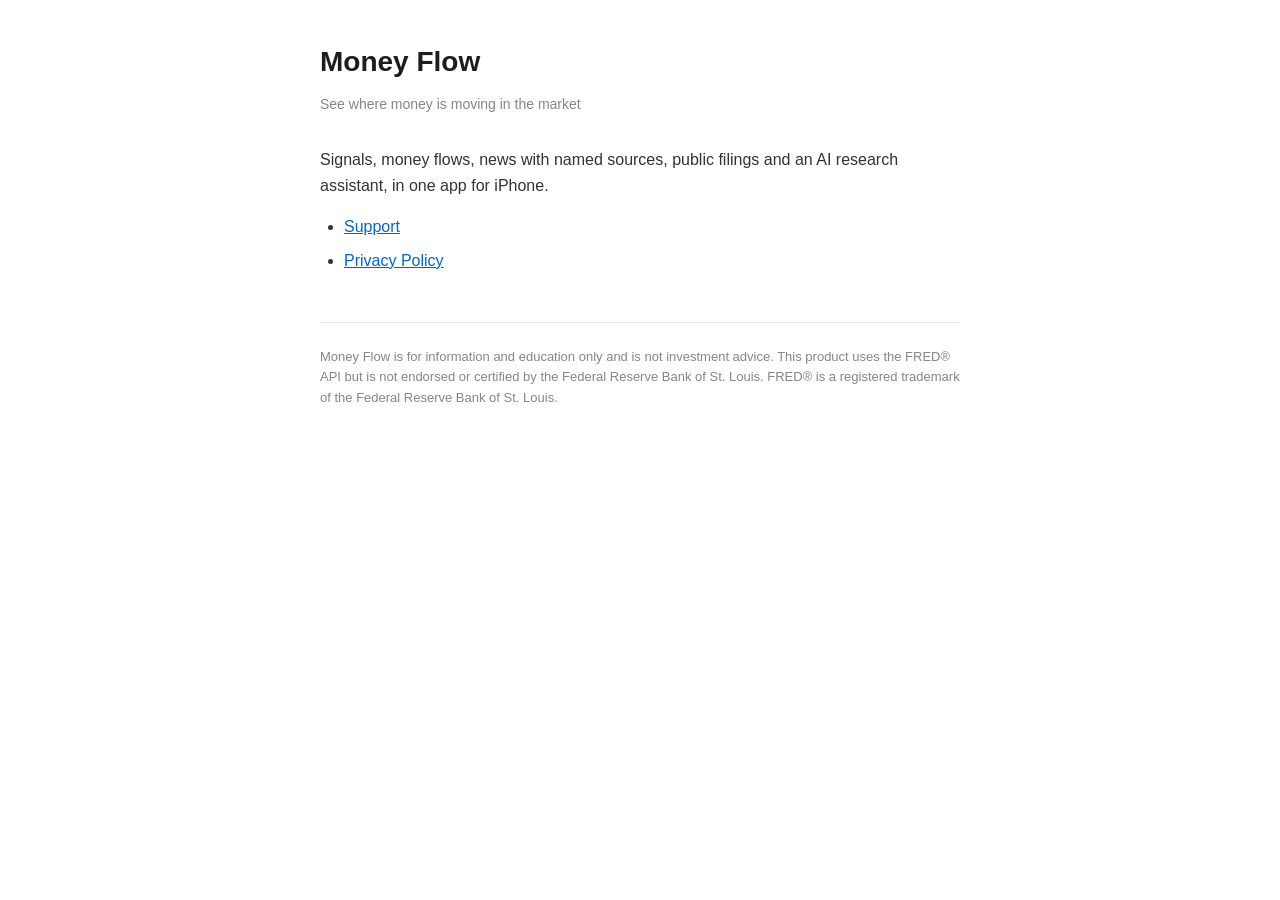
==== index.html @ e4b4f1d1 "Money Flow support and privacy site" ====
<!DOCTYPE html>
<html lang="en">
<head>
    <meta charset="UTF-8">
    <meta name="viewport" content="width=device-width, initial-scale=1.0">
    <title>Money Flow</title>
    <style>
        * { margin: 0; padding: 0; box-sizing: border-box; }
        body {
            font-family: -apple-system, BlinkMacSystemFont, 'Segoe UI', Roboto, sans-serif;
            line-height: 1.6;
            color: #1d1d1f;
            max-width: 680px;
            margin: 0 auto;
            padding: 40px 20px;
        }
        h1 { font-size: 28px; margin-bottom: 8px; }
        h2 { font-size: 20px; margin-top: 32px; margin-bottom: 12px; }
        p { margin-bottom: 16px; color: #333; }
        .subtitle { color: #86868b; font-size: 14px; margin-bottom: 32px; }
        a { color: #0066cc; }
        ul { margin: 0 0 16px 24px; }
        li { margin-bottom: 8px; color: #333; }
        .footer { margin-top: 48px; padding-top: 24px; border-top: 1px solid #e5e5e5; color: #86868b; font-size: 13px; }
    </style>
</head>
<body>
    <h1>Money Flow</h1>
    <p class="subtitle">See where money is moving in the market</p>
    <p>Signals, money flows, news with named sources, public filings and an AI research assistant, in one app for iPhone.</p>
    <ul>
        <li><a href="support.html">Support</a></li>
        <li><a href="privacy.html">Privacy Policy</a></li>
    </ul>
    <div class="footer">
        Money Flow is for information and education only and is not investment advice. This product uses the FRED&reg; API but is not endorsed or certified by the Federal Reserve Bank of St. Louis. FRED&reg; is a registered trademark of the Federal Reserve Bank of St. Louis.
    </div>
</body>
</html>
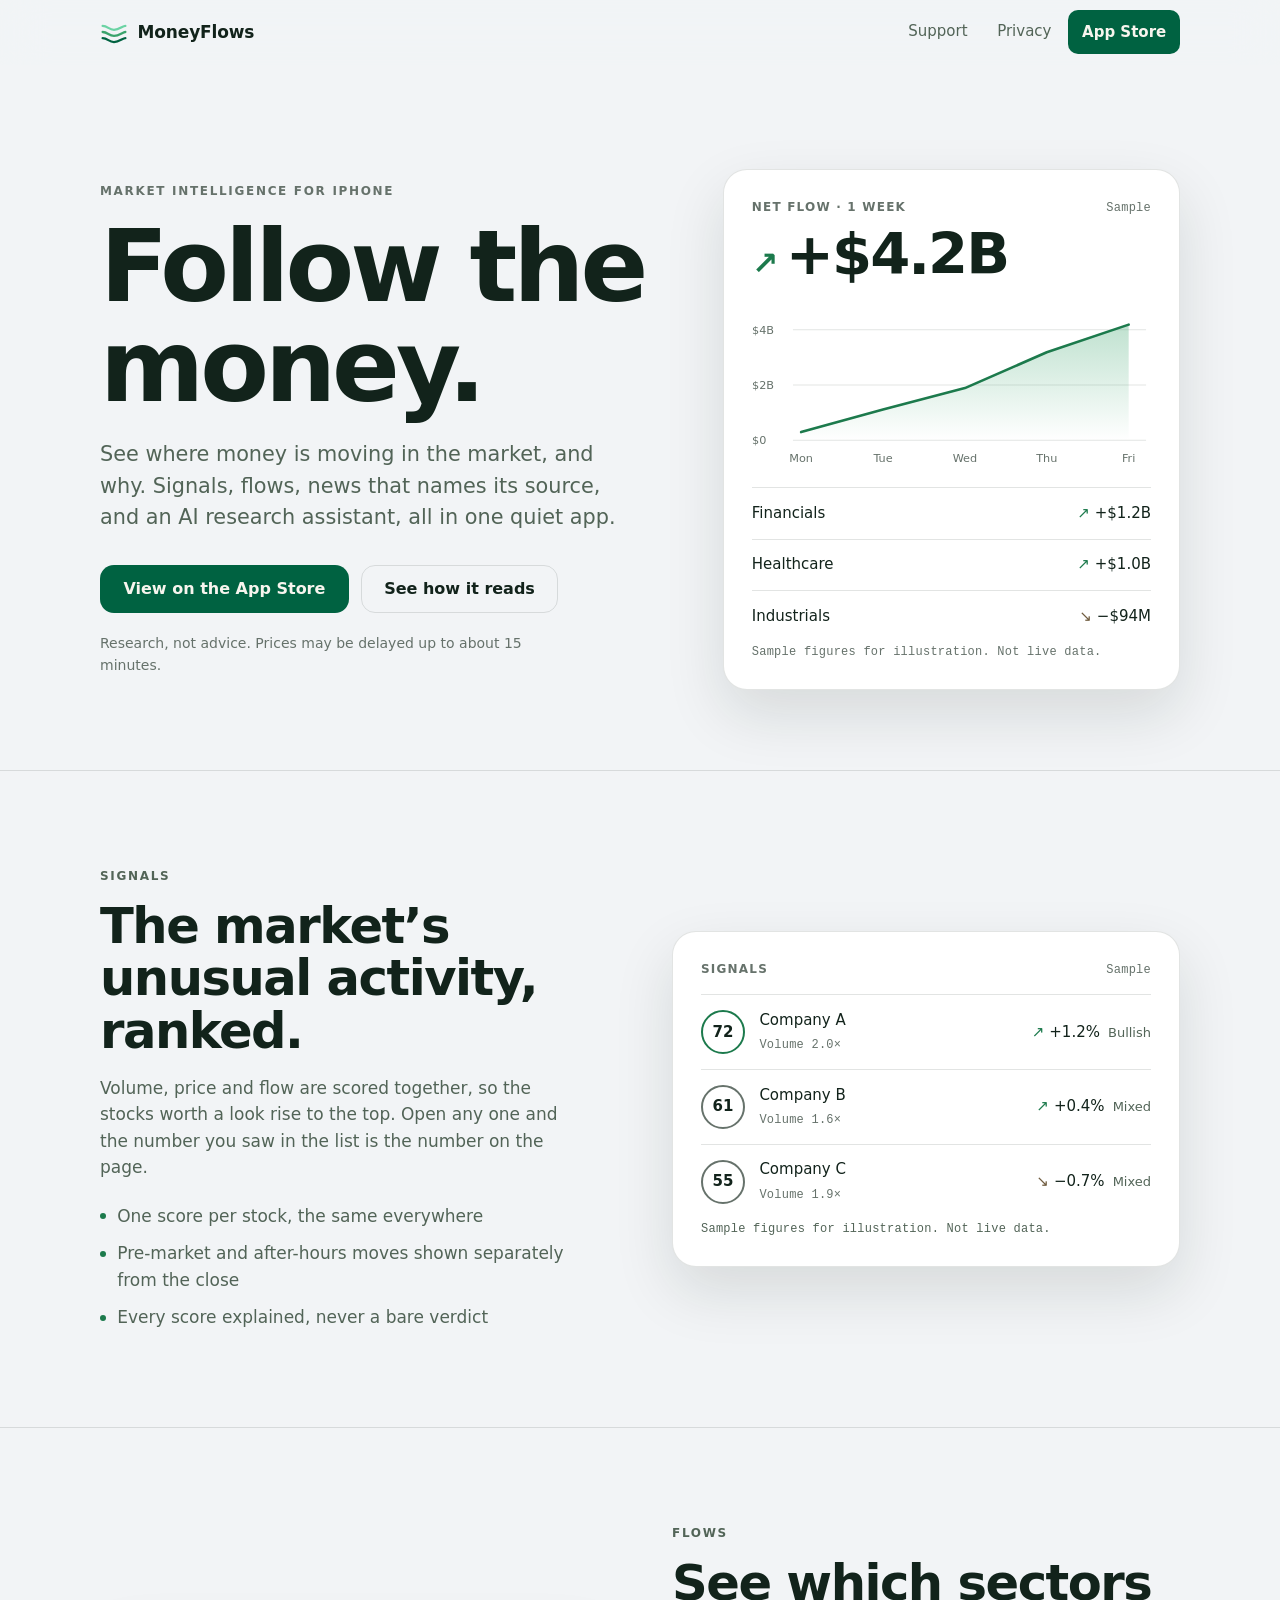
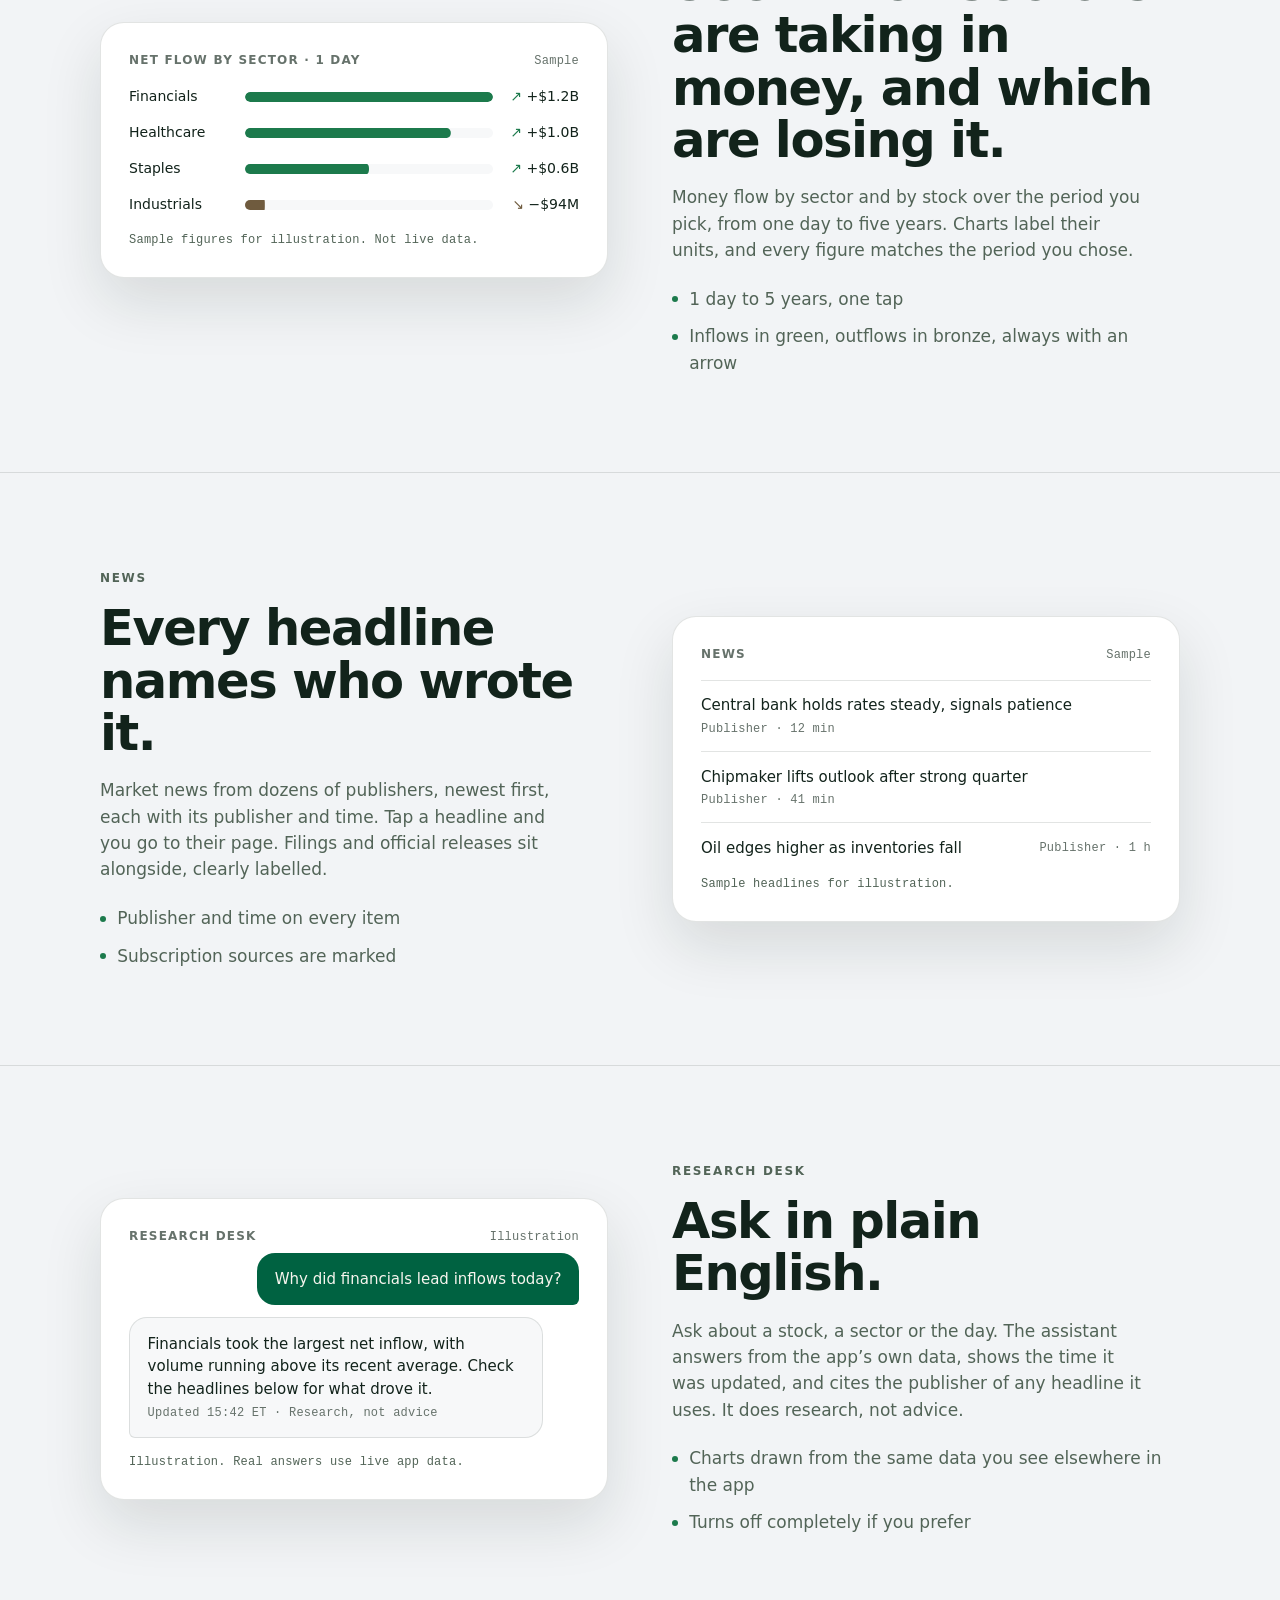
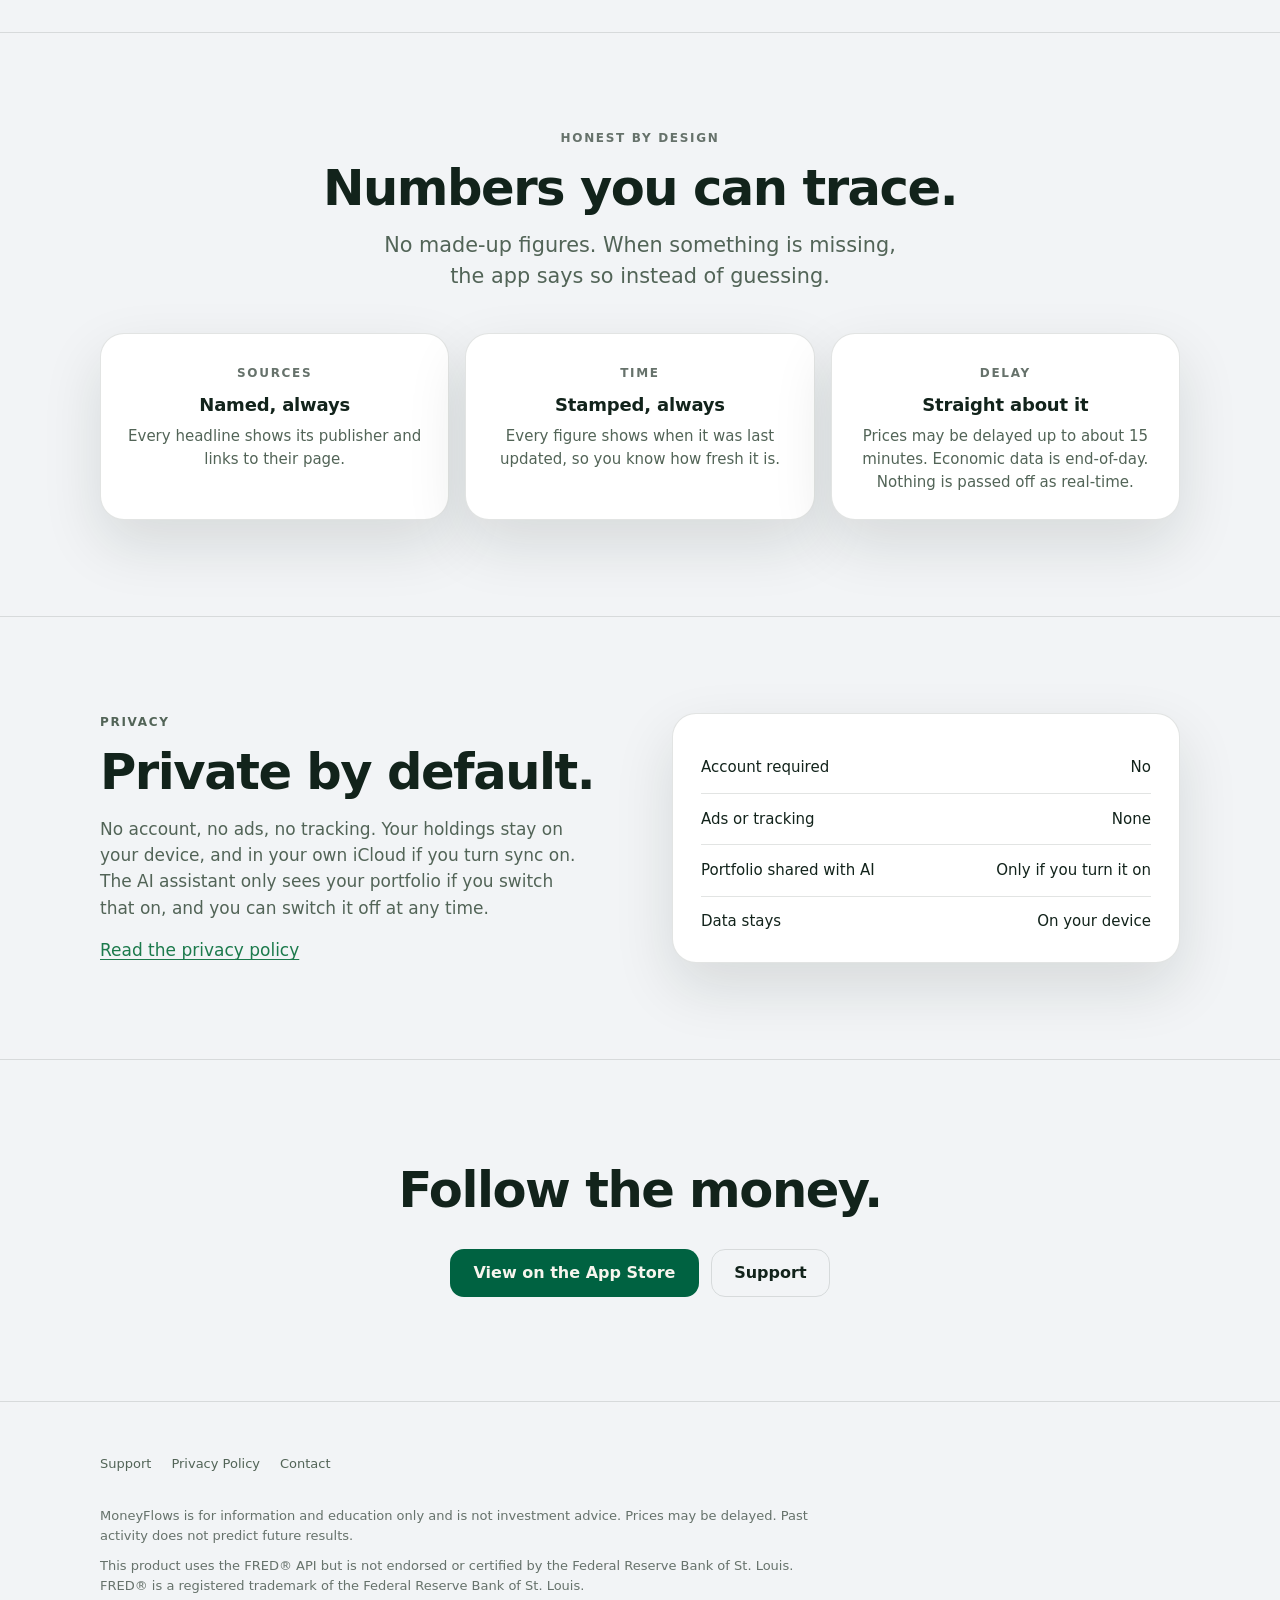
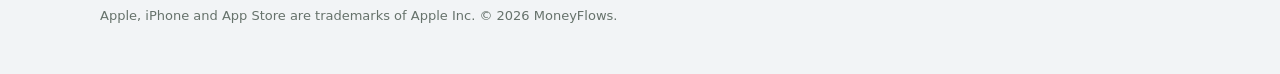
==== commit c7741439: "Redesign site" ====
--- a/index.html
+++ b/index.html
@@ -1,39 +1,193 @@
 <!DOCTYPE html>
 <html lang="en">
 <head>
-    <meta charset="UTF-8">
-    <meta name="viewport" content="width=device-width, initial-scale=1.0">
-    <title>Money Flow</title>
-    <style>
-        * { margin: 0; padding: 0; box-sizing: border-box; }
-        body {
-            font-family: -apple-system, BlinkMacSystemFont, 'Segoe UI', Roboto, sans-serif;
-            line-height: 1.6;
-            color: #1d1d1f;
-            max-width: 680px;
-            margin: 0 auto;
-            padding: 40px 20px;
-        }
-        h1 { font-size: 28px; margin-bottom: 8px; }
-        h2 { font-size: 20px; margin-top: 32px; margin-bottom: 12px; }
-        p { margin-bottom: 16px; color: #333; }
-        .subtitle { color: #86868b; font-size: 14px; margin-bottom: 32px; }
-        a { color: #0066cc; }
-        ul { margin: 0 0 16px 24px; }
-        li { margin-bottom: 8px; color: #333; }
-        .footer { margin-top: 48px; padding-top: 24px; border-top: 1px solid #e5e5e5; color: #86868b; font-size: 13px; }
-    </style>
+<meta charset="UTF-8">
+<meta name="viewport" content="width=device-width, initial-scale=1, viewport-fit=cover">
+<title>MoneyFlows — Follow the money.</title>
+<meta name="description" content="See where money is moving in the market, and why. Signals, flows, news with named sources and an AI research assistant for iPhone.">
+<meta name="theme-color" content="#050505" media="(prefers-color-scheme: dark)">
+<meta name="theme-color" content="#f2f4f6" media="(prefers-color-scheme: light)">
+<meta property="og:title" content="MoneyFlows — Follow the money.">
+<meta property="og:description" content="See where money is moving in the market, and why. Signals, flows, news with named sources and an AI research assistant for iPhone.">
+<meta property="og:type" content="website">
+<meta property="og:url" content="https://yrafique.github.io/">
+<link rel="icon" href="data:image/svg+xml,%3Csvg xmlns='http://www.w3.org/2000/svg' viewBox='0 0 32 32'%3E%3Crect width='32' height='32' rx='7' fill='%23050505'/%3E%3Cpath d='M5 11c5 0 6 3.6 11 3.6S24 11 27 11' stroke='%236bd3a4' stroke-width='2.4' fill='none' stroke-linecap='round'/%3E%3Cpath d='M5 17c5 0 6 3.6 11 3.6S24 17 27 17' stroke='%2339a36b' stroke-width='2.4' fill='none' stroke-linecap='round'/%3E%3Cpath d='M5 23c5 0 6 3.6 11 3.6S24 23 27 23' stroke='%23006241' stroke-width='2.4' fill='none' stroke-linecap='round'/%3E%3C/svg%3E">
+<link rel="stylesheet" href="styles.css">
+<script>document.documentElement.classList.add("js")</script>
 </head>
 <body>
-    <h1>Money Flow</h1>
-    <p class="subtitle">See where money is moving in the market</p>
-    <p>Signals, money flows, news with named sources, public filings and an AI research assistant, in one app for iPhone.</p>
-    <ul>
-        <li><a href="support.html">Support</a></li>
-        <li><a href="privacy.html">Privacy Policy</a></li>
-    </ul>
-    <div class="footer">
-        Money Flow is for information and education only and is not investment advice. This product uses the FRED&reg; API but is not endorsed or certified by the Federal Reserve Bank of St. Louis. FRED&reg; is a registered trademark of the Federal Reserve Bank of St. Louis.
+<a class="skip" href="#main">Skip to content</a>
+<header class="nav">
+  <div class="wrap nav-in">
+    <a class="brand" href="./" aria-label="MoneyFlows home"><svg viewBox="0 0 32 32" fill="none" aria-hidden="true"><path d="M3 9c6 0 7 4.5 13 4.5S26 9 29 9" stroke="#6bd3a4" stroke-width="2.6" stroke-linecap="round"/><path d="M3 16c6 0 7 4.5 13 4.5S26 16 29 16" stroke="#39a36b" stroke-width="2.6" stroke-linecap="round"/><path d="M3 23c6 0 7 4.5 13 4.5S26 23 29 23" stroke="#006241" stroke-width="2.6" stroke-linecap="round"/></svg><span>MoneyFlows</span></a>
+    <nav class="nav-links" aria-label="Main">
+      <a class="hide-s" href="support.html">Support</a>
+      <a class="hide-s" href="privacy.html">Privacy</a>
+      <a class="btn btn-primary btn-sm" href="https://apps.apple.com/us/app/id6760608278">App Store</a>
+    </nav>
+  </div>
+</header>
+<main id="main">
+<section class="hero">
+  <div class="wrap hero-grid">
+    <div class="reveal">
+      <p class="eyebrow">Market intelligence for iPhone</p>
+      <h1>Follow the money.</h1>
+      <p class="lede">See where money is moving in the market, and why. Signals, flows, news that names its source, and an AI research assistant, all in one quiet app.</p>
+      <div class="cta-row">
+        <a class="btn btn-primary" href="https://apps.apple.com/us/app/id6760608278">View on the App Store</a>
+        <a class="btn btn-quiet" href="#how">See how it reads</a>
+      </div>
+      <p class="fine">Research, not advice. Prices may be delayed up to about 15 minutes.</p>
     </div>
+    <div class="card reveal" style="--i:2" aria-label="Illustration of the flow screen">
+      <div class="card-head"><span class="eyebrow">Net flow &middot; 1 week</span><span class="stamp">Sample</span></div>
+      <div class="big"><span class="dir" aria-hidden="true">&#8599;</span><span>+$</span><span data-roll="4.2">4.2</span><span>B</span></div>
+      <svg class="chart" viewBox="0 0 390 170" role="img" aria-label="Sample line chart: net flow rising from about 0.3 to 4.2 billion dollars across the week">
+  <defs><linearGradient id="fill" x1="0" y1="0" x2="0" y2="1"><stop offset="0" stop-color="#39a36b" stop-opacity="0.32"/><stop offset="1" stop-color="#39a36b" stop-opacity="0"/></linearGradient></defs>
+  <line class="grid" x1="40" x2="385" y1="32" y2="32"/><line class="grid" x1="40" x2="385" y1="86" y2="86"/><line class="grid" x1="40" x2="385" y1="140" y2="140"/>
+  <text x="0" y="36">$4B</text><text x="0" y="90">$2B</text><text x="0" y="144">$0</text>
+  <path class="area" d="M48 132 L128 110 L208 89 L288 54 L368 27 L368 140 L48 140 Z"/>
+  <path class="line" pathLength="1" d="M48 132 L128 110 L208 89 L288 54 L368 27"/>
+  <text x="48" y="161" text-anchor="middle">Mon</text><text x="128" y="161" text-anchor="middle">Tue</text><text x="208" y="161" text-anchor="middle">Wed</text><text x="288" y="161" text-anchor="middle">Thu</text><text x="368" y="161" text-anchor="middle">Fri</text>
+</svg>
+      <ul class="rows">
+        <li class="reveal" style="--i:3"><span class="name">Financials</span><span class="val"><span class="up" aria-hidden="true">&#8599;</span> +$1.2B</span></li>
+        <li class="reveal" style="--i:4"><span class="name">Healthcare</span><span class="val"><span class="up" aria-hidden="true">&#8599;</span> +$1.0B</span></li>
+        <li class="reveal" style="--i:5"><span class="name">Industrials</span><span class="val"><span class="down" aria-hidden="true">&#8600;</span> &minus;$94M</span></li>
+      </ul>
+      <p class="stamp sample">Sample figures for illustration. Not live data.</p>
+    </div>
+  </div>
+</section>
+
+<section class="block" id="how">
+  <div class="wrap split">
+    <div class="reveal">
+      <p class="eyebrow">Signals</p>
+      <h2>The market&rsquo;s unusual activity, ranked.</h2>
+      <p>Volume, price and flow are scored together, so the stocks worth a look rise to the top. Open any one and the number you saw in the list is the number on the page.</p>
+      <ul class="points"><li>One score per stock, the same everywhere</li><li>Pre-market and after-hours moves shown separately from the close</li><li>Every score explained, never a bare verdict</li></ul>
+    </div>
+    <div class="card reveal" style="--i:2" aria-label="Illustration of the signals list">
+      <div class="card-head"><span class="eyebrow">Signals</span><span class="stamp">Sample</span></div>
+      <ul class="rows">
+        <li><span style="display:flex;align-items:center;gap:.9rem"><span class="score">72</span><span><span class="name">Company A</span><br><span class="stamp">Volume 2.0&times;</span></span></span><span class="val"><span class="up" aria-hidden="true">&#8599;</span> +1.2%<span class="verdict">Bullish</span></span></li>
+        <li><span style="display:flex;align-items:center;gap:.9rem"><span class="score mid">61</span><span><span class="name">Company B</span><br><span class="stamp">Volume 1.6&times;</span></span></span><span class="val"><span class="up" aria-hidden="true">&#8599;</span> +0.4%<span class="verdict">Mixed</span></span></li>
+        <li><span style="display:flex;align-items:center;gap:.9rem"><span class="score mid">55</span><span><span class="name">Company C</span><br><span class="stamp">Volume 1.9&times;</span></span></span><span class="val"><span class="down" aria-hidden="true">&#8600;</span> &minus;0.7%<span class="verdict">Mixed</span></span></li>
+      </ul>
+      <p class="stamp sample">Sample figures for illustration. Not live data.</p>
+    </div>
+  </div>
+</section>
+
+<section class="block">
+  <div class="wrap split flip">
+    <div class="reveal">
+      <p class="eyebrow">Flows</p>
+      <h2>See which sectors are taking in money, and which are losing it.</h2>
+      <p>Money flow by sector and by stock over the period you pick, from one day to five years. Charts label their units, and every figure matches the period you chose.</p>
+      <ul class="points"><li>1 day to 5 years, one tap</li><li>Inflows in green, outflows in bronze, always with an arrow</li></ul>
+    </div>
+    <div class="card reveal" style="--i:2" aria-label="Illustration of sector flows">
+      <div class="card-head"><span class="eyebrow">Net flow by sector &middot; 1 day</span><span class="stamp">Sample</span></div>
+      <ul class="bars">
+        <li><span>Financials</span><span class="track"><span class="fill" style="--w:1;--i:0;display:block"></span></span><span class="num"><span class="up" aria-hidden="true">&#8599;</span> +$1.2B</span></li>
+        <li><span>Healthcare</span><span class="track"><span class="fill" style="--w:.83;--i:1;display:block"></span></span><span class="num"><span class="up" aria-hidden="true">&#8599;</span> +$1.0B</span></li>
+        <li><span>Staples</span><span class="track"><span class="fill" style="--w:.5;--i:2;display:block"></span></span><span class="num"><span class="up" aria-hidden="true">&#8599;</span> +$0.6B</span></li>
+        <li><span>Industrials</span><span class="track"><span class="fill neg" style="--w:.08;--i:3;display:block"></span></span><span class="num"><span class="down" aria-hidden="true">&#8600;</span> &minus;$94M</span></li>
+      </ul>
+      <p class="stamp sample">Sample figures for illustration. Not live data.</p>
+    </div>
+  </div>
+</section>
+
+<section class="block">
+  <div class="wrap split">
+    <div class="reveal">
+      <p class="eyebrow">News</p>
+      <h2>Every headline names who wrote it.</h2>
+      <p>Market news from dozens of publishers, newest first, each with its publisher and time. Tap a headline and you go to their page. Filings and official releases sit alongside, clearly labelled.</p>
+      <ul class="points"><li>Publisher and time on every item</li><li>Subscription sources are marked</li></ul>
+    </div>
+    <div class="card reveal" style="--i:2" aria-label="Illustration of the news list">
+      <div class="card-head"><span class="eyebrow">News</span><span class="stamp">Sample</span></div>
+      <ul class="rows">
+        <li class="stack"><span class="name">Central bank holds rates steady, signals patience</span><span class="stamp">Publisher &middot; 12 min</span></li>
+        <li class="stack"><span class="name">Chipmaker lifts outlook after strong quarter</span><span class="stamp">Publisher &middot; 41 min</span></li>
+        <li class="stack"><span class="name">Oil edges higher as inventories fall</span><span class="stamp">Publisher &middot; 1 h</span></li>
+      </ul>
+      <p class="stamp sample">Sample headlines for illustration.</p>
+    </div>
+  </div>
+</section>
+
+<section class="block">
+  <div class="wrap split flip">
+    <div class="reveal">
+      <p class="eyebrow">Research desk</p>
+      <h2>Ask in plain English.</h2>
+      <p>Ask about a stock, a sector or the day. The assistant answers from the app&rsquo;s own data, shows the time it was updated, and cites the publisher of any headline it uses. It does research, not advice.</p>
+      <ul class="points"><li>Charts drawn from the same data you see elsewhere in the app</li><li>Turns off completely if you prefer</li></ul>
+    </div>
+    <div class="card reveal" style="--i:2" aria-label="Illustration of the research desk">
+      <div class="card-head"><span class="eyebrow">Research desk</span><span class="stamp">Illustration</span></div>
+      <div class="chat">
+        <div class="bubble you">Why did financials lead inflows today?</div>
+        <div class="bubble desk">Financials took the largest net inflow, with volume running above its recent average. Check the headlines below for what drove it.<br><span class="stamp">Updated 15:42 ET &middot; Research, not advice</span></div>
+      </div>
+      <p class="stamp sample">Illustration. Real answers use live app data.</p>
+    </div>
+  </div>
+</section>
+
+<section class="block">
+  <div class="wrap center">
+    <p class="eyebrow">Honest by design</p>
+    <h2>Numbers you can trace.</h2>
+    <p class="lede">No made-up figures. When something is missing, the app says so instead of guessing.</p>
+    <div class="trio">
+      <div class="card reveal"><span class="eyebrow">Sources</span><h3>Named, always</h3><p>Every headline shows its publisher and links to their page.</p></div>
+      <div class="card reveal" style="--i:1"><span class="eyebrow">Time</span><h3>Stamped, always</h3><p>Every figure shows when it was last updated, so you know how fresh it is.</p></div>
+      <div class="card reveal" style="--i:2"><span class="eyebrow">Delay</span><h3>Straight about it</h3><p>Prices may be delayed up to about 15 minutes. Economic data is end-of-day. Nothing is passed off as real-time.</p></div>
+    </div>
+  </div>
+</section>
+
+<section class="block">
+  <div class="wrap split">
+    <div class="reveal">
+      <p class="eyebrow">Privacy</p>
+      <h2>Private by default.</h2>
+      <p>No account, no ads, no tracking. Your holdings stay on your device, and in your own iCloud if you turn sync on. The AI assistant only sees your portfolio if you switch that on, and you can switch it off at any time.</p>
+      <p style="margin-top:1rem"><a href="privacy.html">Read the privacy policy</a></p>
+    </div>
+    <div class="card reveal" style="--i:2">
+      <ul class="rows" style="margin-top:0;border-top:0">
+        <li><span class="name">Account required</span><span class="val">No</span></li>
+        <li><span class="name">Ads or tracking</span><span class="val">None</span></li>
+        <li><span class="name">Portfolio shared with AI</span><span class="val">Only if you turn it on</span></li>
+        <li><span class="name">Data stays</span><span class="val">On your device</span></li>
+      </ul>
+    </div>
+  </div>
+</section>
+
+<section class="cta-band">
+  <div class="wrap reveal">
+    <h2>Follow the money.</h2>
+    <div class="cta-row"><a class="btn btn-primary" href="https://apps.apple.com/us/app/id6760608278">View on the App Store</a><a class="btn btn-quiet" href="support.html">Support</a></div>
+  </div>
+</section>
+</main>
+<footer>
+  <div class="wrap">
+    <div class="links"><a href="support.html">Support</a><a href="privacy.html">Privacy Policy</a><a href="mailto:moneyflowapp@proton.me">Contact</a></div>
+    <p>MoneyFlows is for information and education only and is not investment advice. Prices may be delayed. Past activity does not predict future results.</p>
+    <p>This product uses the FRED&reg; API but is not endorsed or certified by the Federal Reserve Bank of St. Louis. FRED&reg; is a registered trademark of the Federal Reserve Bank of St. Louis.</p>
+    <p>Apple, iPhone and App Store are trademarks of Apple Inc. &copy; 2026 MoneyFlows.</p>
+  </div>
+</footer>
+<script src="site.js" defer></script>
 </body>
 </html>
--- a/styles.css
+++ b/styles.css
@@ -0,0 +1,244 @@
+/* MoneyFlows site — Obsidian Noir by default, Sovereign Light by system preference.
+   Tokens mirror the app: green is a signal, negatives are bronze (never red),
+   system type only, SF Mono only on provenance stamps. */
+
+:root {
+  color-scheme: dark light;
+  --field: #050505;
+  --surface: #1a1a1a;
+  --raised: #151515;
+  --ink: #f7f5ee;
+  --ink2: #b6bbb4;
+  --ink3: #83887f;
+  --green: #006241;
+  --green-hi: #39a36b;
+  --green-lt: #6bd3a4;
+  --pos: #39a36b;
+  --neg: #987f5b;
+  --hair: rgba(247, 245, 238, 0.1);
+  --lit: rgba(247, 245, 238, 0.07);
+  --shadow: 0 24px 60px rgba(0, 0, 0, 0.55);
+  --nav-bg: rgba(5, 5, 5, 0.68);
+
+  --font: -apple-system, BlinkMacSystemFont, "SF Pro Text", "SF Pro Display", system-ui, "Segoe UI", Roboto, sans-serif;
+  --mono: ui-monospace, "SF Mono", SFMono-Regular, Menlo, monospace;
+  --ease: cubic-bezier(0.2, 0.8, 0.2, 1);
+}
+
+@media (prefers-color-scheme: light) {
+  :root {
+    --field: #f2f4f6;
+    --surface: #ffffff;
+    --raised: #f7f8f9;
+    --ink: #12231b;
+    --ink2: #526457;
+    --ink3: #66726b;
+    --green: #006241;
+    --green-hi: #1c7a4c;
+    --green-lt: #006241;
+    --pos: #1c7a4c;
+    --neg: #6f5b3e;
+    --hair: rgba(18, 35, 27, 0.12);
+    --lit: rgba(255, 255, 255, 0.9);
+    --shadow: 0 24px 60px rgba(18, 35, 27, 0.12);
+    --nav-bg: rgba(242, 244, 246, 0.72);
+  }
+}
+
+* { box-sizing: border-box; margin: 0; padding: 0; }
+html { scroll-behavior: smooth; -webkit-text-size-adjust: 100%; }
+body {
+  background: var(--field);
+  color: var(--ink);
+  font: 400 1.0625rem/1.55 var(--font);
+  -webkit-font-smoothing: antialiased;
+  text-rendering: optimizeLegibility;
+}
+a { color: var(--green-hi); text-underline-offset: 0.2em; }
+a:hover { color: var(--green-lt); }
+:focus-visible { outline: 3px solid var(--green-lt); outline-offset: 3px; border-radius: 6px; }
+.skip { position: absolute; left: -999px; }
+.skip:focus { left: 1rem; top: 1rem; z-index: 50; background: var(--surface); padding: 0.75rem 1rem; border-radius: 10px; }
+
+.wrap { width: min(1080px, 100% - 2.5rem); margin-inline: auto; }
+
+/* ---------- Header: the one floating glass layer ---------- */
+header.nav {
+  position: sticky; top: 0; z-index: 20;
+  background: var(--nav-bg);
+  -webkit-backdrop-filter: blur(22px) saturate(180%);
+  backdrop-filter: blur(22px) saturate(180%);
+  border-bottom: 1px solid transparent;
+  transition: border-color 0.3s var(--ease);
+}
+header.nav.scrolled { border-bottom-color: var(--hair); }
+.nav-in { display: flex; align-items: center; justify-content: space-between; min-height: 64px; gap: 1rem; }
+.brand { display: inline-flex; align-items: center; gap: 0.6rem; color: var(--ink); text-decoration: none; font-weight: 650; letter-spacing: -0.01em; font-size: 1.0625rem; }
+.brand svg { width: 28px; height: 28px; }
+.nav-links { display: flex; align-items: center; gap: 0.25rem; }
+.nav-links a { color: var(--ink2); text-decoration: none; padding: 0.6rem 0.8rem; min-height: 44px; display: inline-flex; align-items: center; border-radius: 10px; font-size: 0.9375rem; }
+.nav-links a:hover { color: var(--ink); }
+.nav-links a[aria-current="page"] { color: var(--ink); }
+@media (max-width: 640px) { .nav-links .hide-s { display: none; } }
+
+/* ---------- Buttons ---------- */
+.btn {
+  display: inline-flex; align-items: center; justify-content: center; gap: 0.5rem;
+  min-height: 48px; padding: 0.75rem 1.4rem; border-radius: 14px;
+  font: 600 1rem/1 var(--font); text-decoration: none; cursor: pointer; border: 1px solid transparent;
+  transition: transform 100ms ease-out, background-color 0.2s var(--ease), border-color 0.2s var(--ease);
+}
+.btn:active { transform: scale(0.97); }
+.btn-primary, .nav-links a.btn-primary { background: var(--green); color: #f7f5ee; }
+.btn-primary:hover, .nav-links a.btn-primary:hover { background: #00734c; color: #f7f5ee; }
+.btn-quiet { background: transparent; color: var(--ink); border-color: var(--hair); }
+.btn-quiet:hover { border-color: var(--ink3); color: var(--ink); }
+.btn-sm { min-height: 44px; padding: 0.6rem 1.1rem; font-size: 0.9375rem; }
+
+/* ---------- Type ---------- */
+.eyebrow { font-size: 0.75rem; font-weight: 600; letter-spacing: 0.14em; text-transform: uppercase; color: var(--ink3); }
+h1 { font-size: clamp(2.9rem, 9.5vw, 6.25rem); line-height: 1; letter-spacing: -0.04em; font-weight: 700; }
+h2 { font-size: clamp(1.9rem, 5vw, 3.1rem); line-height: 1.06; letter-spacing: -0.03em; font-weight: 700; }
+h3 { font-size: 1.125rem; line-height: 1.3; letter-spacing: -0.01em; font-weight: 650; }
+.lede { font-size: clamp(1.1rem, 2.2vw, 1.3rem); color: var(--ink2); max-width: 34rem; line-height: 1.5; }
+.accent { color: var(--green-hi); }
+.stamp { font: 500 0.75rem/1.4 var(--mono); color: var(--ink3); letter-spacing: 0.02em; }
+.tab { font-variant-numeric: tabular-nums; }
+
+/* ---------- Hero ---------- */
+.hero { padding: clamp(3rem, 9vw, 6.5rem) 0 clamp(3rem, 7vw, 5rem); }
+.hero-grid { display: grid; gap: clamp(2.5rem, 6vw, 4rem); align-items: center; }
+@media (min-width: 900px) { .hero-grid { grid-template-columns: 1.1fr 0.9fr; } }
+.hero h1 { margin: 1rem 0 1.4rem; }
+.cta-row { display: flex; flex-wrap: wrap; gap: 0.75rem; margin-top: 2rem; }
+.fine { margin-top: 1.25rem; color: var(--ink3); font-size: 0.875rem; max-width: 30rem; }
+
+/* ---------- Instrument cards (illustrations — always labelled sample) ---------- */
+.card {
+  background: var(--surface);
+  border: 1px solid var(--hair);
+  border-radius: 24px;
+  box-shadow: inset 0 1px 0 var(--lit), var(--shadow);
+  padding: clamp(1.25rem, 3vw, 1.75rem);
+}
+.card-head { display: flex; justify-content: space-between; gap: 1rem; align-items: baseline; margin-bottom: 0.5rem; }
+.big { font-size: clamp(2.6rem, 7vw, 3.6rem); font-weight: 700; letter-spacing: -0.035em; line-height: 1.05; display: flex; align-items: baseline; gap: 0; font-variant-numeric: tabular-nums; }
+.big .dir { color: var(--pos); font-size: 0.55em; margin-right: 0.3em; }
+.roll { display: inline-flex; height: 1.05em; overflow: hidden; line-height: 1.05; }
+.roll .col { display: inline-flex; flex-direction: column; transition: transform 420ms var(--ease); }
+.roll .col > span { height: 1.05em; display: block; text-align: center; }
+.chart { width: 100%; height: auto; display: block; margin-top: 0.75rem; }
+.chart text { font: 500 11px var(--font); fill: var(--ink3); font-variant-numeric: tabular-nums; }
+.chart .grid { stroke: var(--hair); stroke-width: 1; }
+.chart .line { fill: none; stroke: var(--green-hi); stroke-width: 2.5; stroke-linecap: round; stroke-linejoin: round; }
+.chart .area { fill: url(#fill); }
+.rows { list-style: none; margin-top: 1rem; border-top: 1px solid var(--hair); }
+.rows li { display: flex; justify-content: space-between; align-items: center; gap: 1rem; padding: 0.85rem 0; border-bottom: 1px solid var(--hair); font-size: 0.9375rem; }
+.rows li:last-child { border-bottom: 0; padding-bottom: 0; }
+.rows .name { color: var(--ink); }
+.rows .val { font-variant-numeric: tabular-nums; color: var(--ink); white-space: nowrap; }
+.up { color: var(--pos); }
+.down { color: var(--neg); }
+.rows li.stack { flex-wrap: wrap; gap: 0.2rem 1rem; }
+.rows li.stack .stamp { white-space: nowrap; }
+.card-head .eyebrow { letter-spacing: 0.1em; }
+.verdict { color: var(--ink2); font-size: 0.8125rem; margin-left: 0.5rem; }
+.sample { margin-top: 1rem; }
+
+/* ---------- Sections ---------- */
+section.block { padding: clamp(3rem, 8vw, 6rem) 0; border-top: 1px solid var(--hair); }
+.split { display: grid; gap: clamp(2rem, 6vw, 4rem); align-items: center; }
+@media (min-width: 900px) { .split { grid-template-columns: 1fr 1fr; } .split.flip > :first-child { order: 2; } }
+.split h2 { margin: 0.9rem 0 1.1rem; }
+.split p { color: var(--ink2); max-width: 30rem; }
+.points { list-style: none; margin-top: 1.4rem; display: grid; gap: 0.7rem; }
+.points li { display: flex; gap: 0.7rem; color: var(--ink2); }
+.points li::before { content: ""; flex: none; width: 6px; height: 6px; margin-top: 0.62em; border-radius: 50%; background: var(--green-hi); }
+
+.bars { list-style: none; display: grid; gap: 0.9rem; margin-top: 1rem; }
+.bars li { display: grid; grid-template-columns: 6.5rem 1fr 4.6rem; gap: 0.75rem; align-items: center; font-size: 0.875rem; }
+.bars .track { height: 10px; background: var(--raised); border-radius: 6px; overflow: hidden; }
+.bars .fill { height: 100%; border-radius: 6px; background: var(--green-hi); transform-origin: left center; }
+.bars .fill.neg { background: var(--neg); }
+.bars .num { text-align: right; font-variant-numeric: tabular-nums; }
+
+.score { display: grid; place-items: center; width: 44px; height: 44px; border-radius: 50%; border: 2px solid var(--green-hi); font-weight: 650; font-size: 0.9375rem; font-variant-numeric: tabular-nums; flex: none; }
+.score.mid { border-color: var(--ink3); }
+.chat { display: grid; gap: 0.8rem; }
+.bubble { padding: 0.9rem 1.1rem; border-radius: 18px; max-width: 92%; font-size: 0.9375rem; line-height: 1.5; }
+.bubble.you { background: var(--green); color: #f7f5ee; justify-self: end; border-bottom-right-radius: 6px; }
+.bubble.desk { background: var(--raised); border: 1px solid var(--hair); color: var(--ink); border-bottom-left-radius: 6px; }
+
+.trio { display: grid; gap: 1rem; margin-top: 2.5rem; }
+@media (min-width: 800px) { .trio { grid-template-columns: repeat(3, 1fr); } }
+.trio .card { padding: 1.5rem; }
+.trio h3 { margin: 0.6rem 0 0.5rem; }
+.trio p { color: var(--ink2); font-size: 0.9375rem; }
+.center { text-align: center; }
+.center h2 { margin-top: 0.9rem; }
+.center .lede { margin-inline: auto; margin-top: 1rem; }
+
+.cta-band { text-align: center; padding: clamp(3.5rem, 9vw, 6.5rem) 0; border-top: 1px solid var(--hair); }
+.cta-band h2 { margin-bottom: 1.4rem; }
+.cta-band .cta-row { justify-content: center; }
+
+footer { border-top: 1px solid var(--hair); padding: 2.5rem 0 3rem; color: var(--ink3); font-size: 0.8125rem; }
+footer .links { display: flex; gap: 1.25rem; flex-wrap: wrap; margin-bottom: 1.25rem; }
+footer .links a { color: var(--ink2); text-decoration: none; min-height: 44px; display: inline-flex; align-items: center; }
+footer .links a:hover { color: var(--ink); }
+footer p { max-width: 46rem; margin-top: 0.6rem; }
+
+/* ---------- Prose pages (support, privacy) ---------- */
+.page { padding: clamp(2.5rem, 7vw, 4.5rem) 0 4rem; }
+.page h1 { font-size: clamp(2.4rem, 7vw, 3.8rem); margin: 0.9rem 0 0.5rem; }
+.page .subtitle { color: var(--ink3); font-size: 0.9375rem; margin-bottom: 2.25rem; }
+.prose { max-width: 42rem; }
+.prose h2 { font-size: 1.375rem; letter-spacing: -0.02em; margin: 2.4rem 0 0.7rem; }
+.prose p, .prose li { color: var(--ink2); }
+.prose p { margin-bottom: 1rem; }
+.prose ul { margin: 0 0 1rem 1.25rem; }
+.prose li { margin-bottom: 0.55rem; }
+.prose strong { color: var(--ink); }
+.prose table { width: 100%; border-collapse: collapse; margin: 1rem 0 1.5rem; font-size: 0.9375rem; }
+.prose th, .prose td { text-align: left; padding: 0.7rem 0.6rem; border-bottom: 1px solid var(--hair); vertical-align: top; }
+.prose th { color: var(--ink); font-weight: 600; }
+.prose td { color: var(--ink2); }
+.contact { padding: 1.5rem; margin: 0 0 2rem; max-width: 42rem; }
+.contact a { font-weight: 600; }
+details { border-bottom: 1px solid var(--hair); padding: 0.2rem 0; max-width: 42rem; }
+details summary { cursor: pointer; list-style: none; min-height: 48px; display: flex; align-items: center; justify-content: space-between; gap: 1rem; font-weight: 600; color: var(--ink); }
+details summary::-webkit-details-marker { display: none; }
+details summary::after { content: "+"; color: var(--ink3); font-size: 1.4rem; font-weight: 400; transition: transform 0.25s var(--ease); }
+details[open] summary::after { transform: rotate(45deg); }
+details p { color: var(--ink2); padding: 0 0 1.1rem; }
+
+/* ---------- Motion: reveal only when JS is on; springs settle, nothing bounces on data ---------- */
+.js .reveal { opacity: 0; transform: translate3d(0, 18px, 0); transition: opacity 0.6s var(--ease), transform 0.7s var(--ease); transition-delay: calc(var(--i, 0) * 45ms); will-change: transform, opacity; }
+.js .reveal.in { opacity: 1; transform: none; will-change: auto; }
+.js .bars .fill { transform: scaleX(0); transition: transform 0.9s var(--ease); transition-delay: calc(var(--i, 0) * 45ms + 150ms); }
+.js .in .bars .fill, .js .bars.in .fill { transform: scaleX(var(--w, 1)); }
+.js .chart .line { stroke-dasharray: 1; stroke-dashoffset: 1; transition: stroke-dashoffset 1.1s var(--ease) 0.2s; }
+.js .in .chart .line, .js .chart.in .line { stroke-dashoffset: 0; }
+.js .chart .area { opacity: 0; transition: opacity 0.8s var(--ease) 0.7s; }
+.js .in .chart .area, .js .chart.in .area { opacity: 1; }
+
+/* ---------- Accessibility preferences ---------- */
+@media (prefers-reduced-motion: reduce) {
+  html { scroll-behavior: auto; }
+  .js .reveal { transform: none; transition: opacity 0.25s ease; transition-delay: 0s; }
+  .js .bars .fill { transform: scaleX(var(--w, 1)); transition: none; }
+  .js .chart .line { stroke-dashoffset: 0; transition: none; }
+  .js .chart .area { opacity: 1; transition: none; }
+  .roll .col { transition: none; }
+  .btn:active { transform: none; }
+}
+@media (prefers-reduced-transparency: reduce) {
+  header.nav { background: var(--field); -webkit-backdrop-filter: none; backdrop-filter: none; }
+}
+@media (prefers-contrast: more) {
+  :root { --hair: rgba(247, 245, 238, 0.35); --ink2: #d6dad4; --ink3: #b6bbb4; }
+  .card { border-color: var(--ink3); }
+}
+@media (prefers-contrast: more) and (prefers-color-scheme: light) {
+  :root { --hair: rgba(18, 35, 27, 0.5); --ink2: #12231b; --ink3: #33443a; }
+}
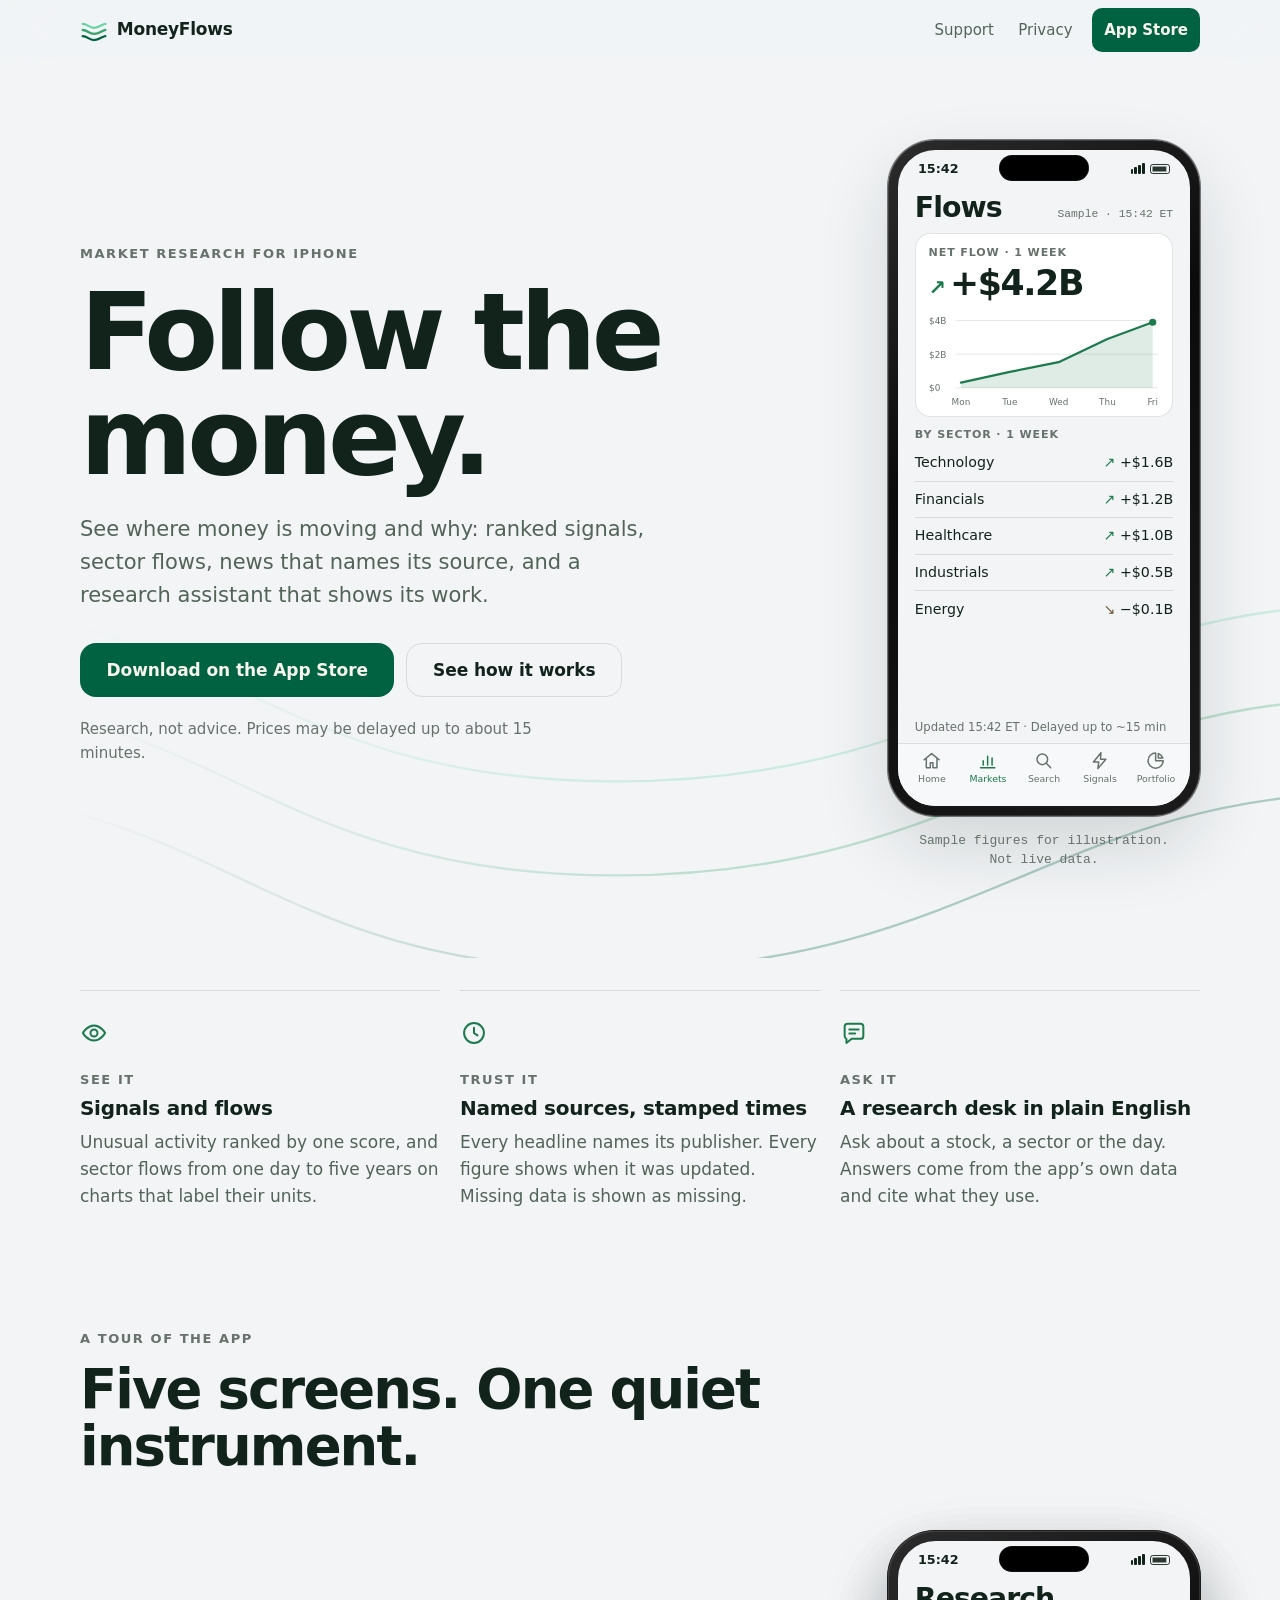
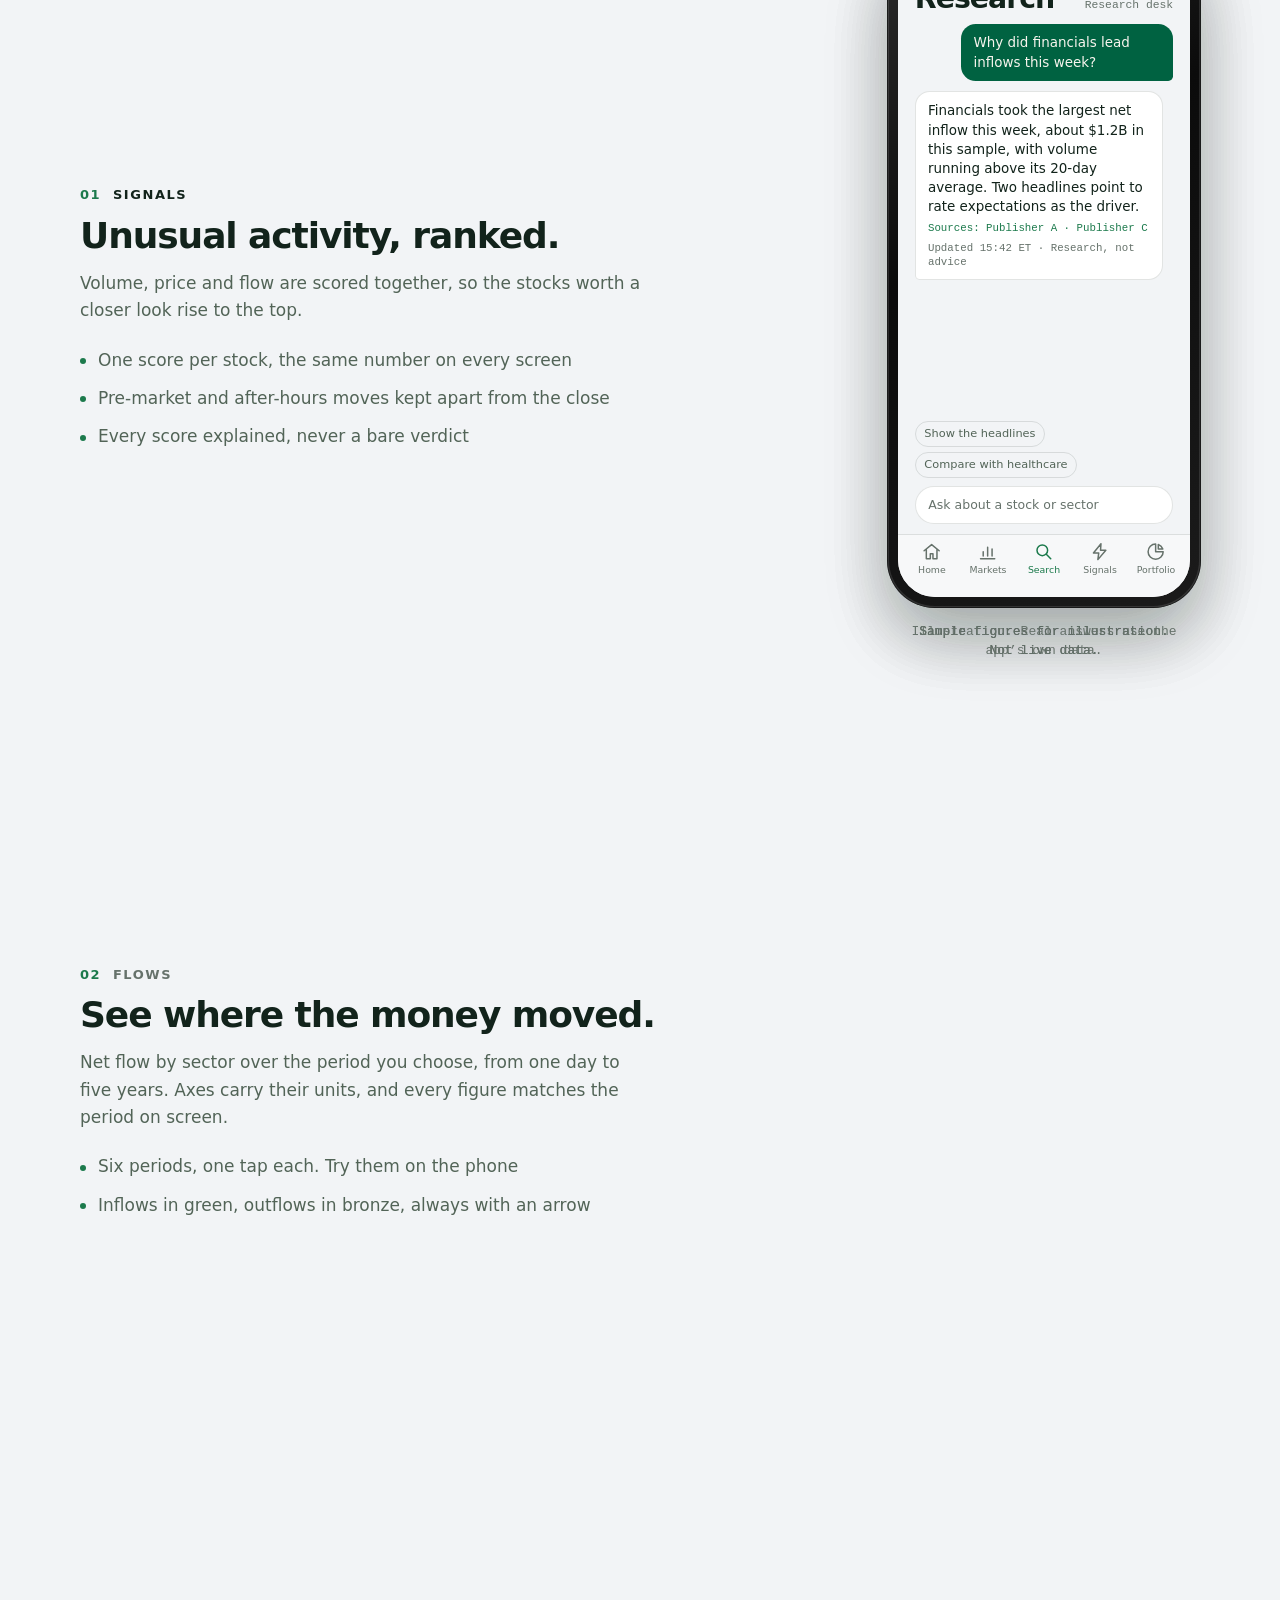
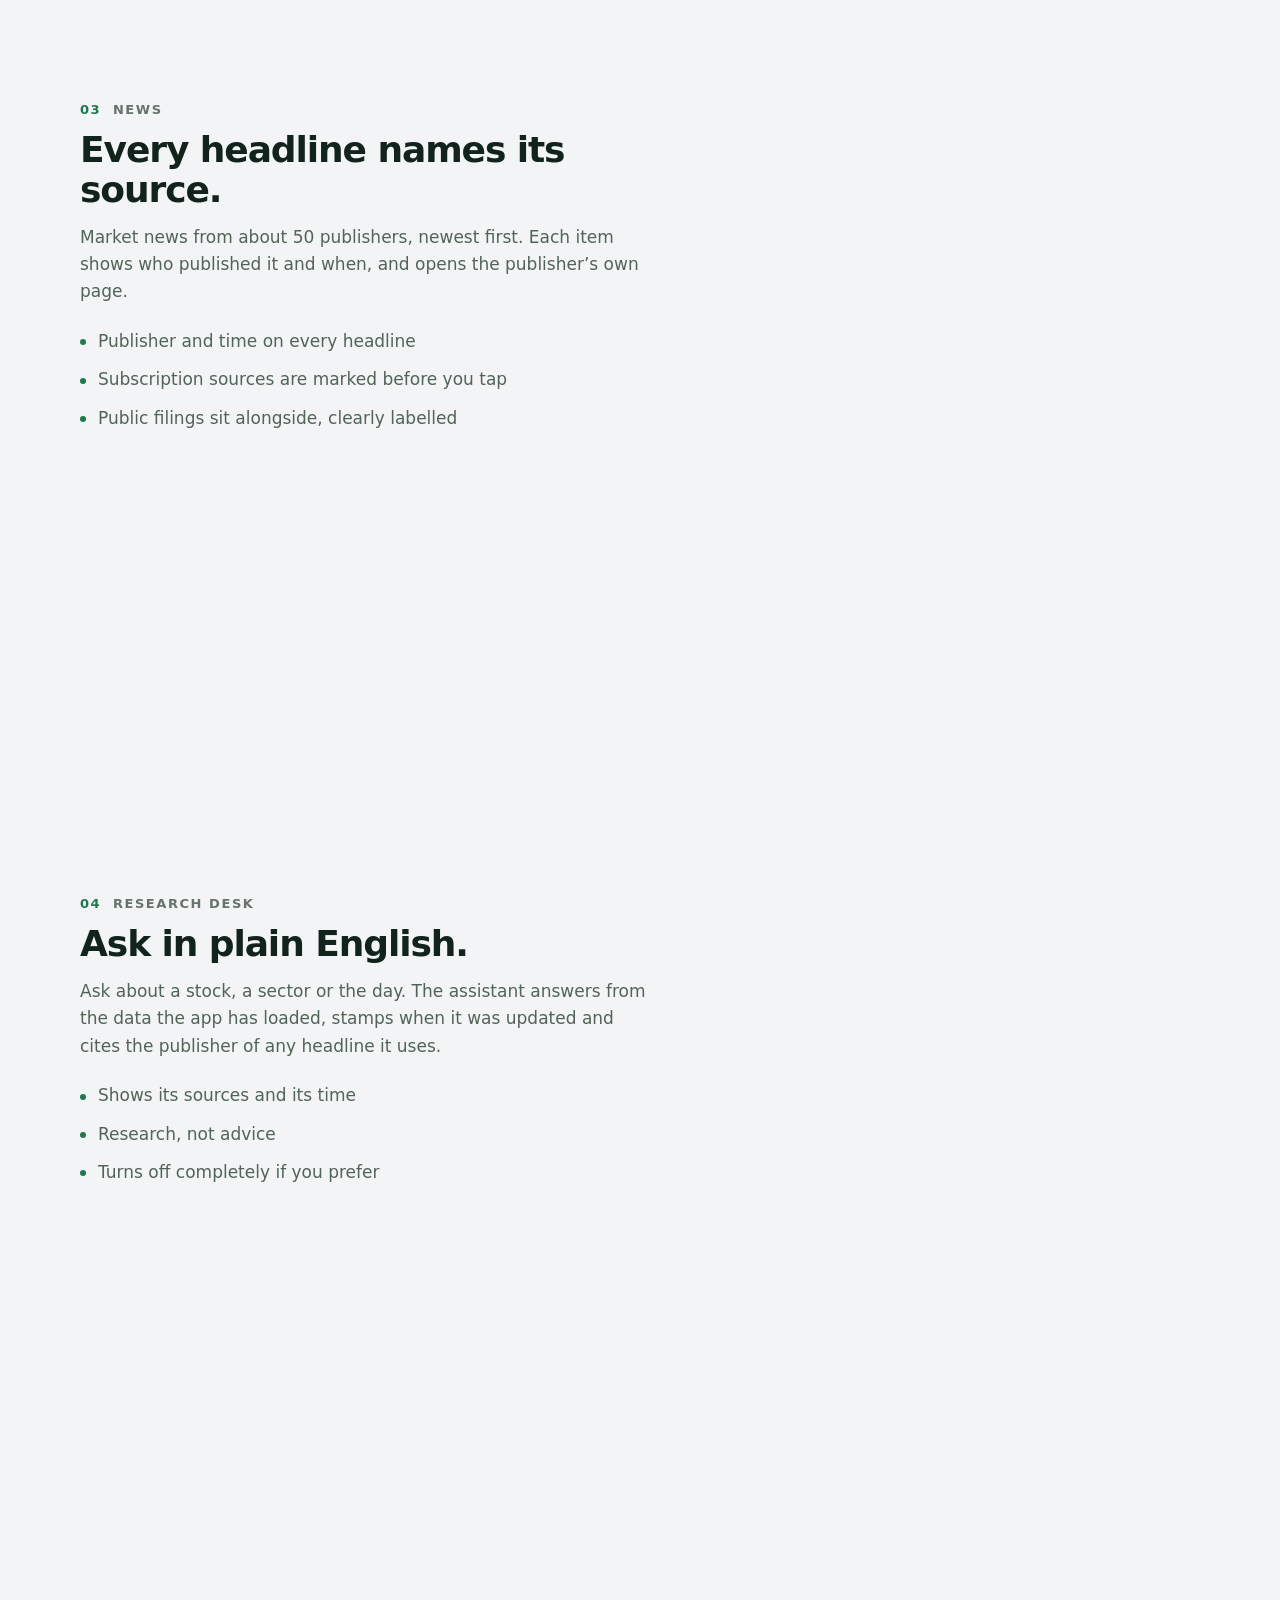
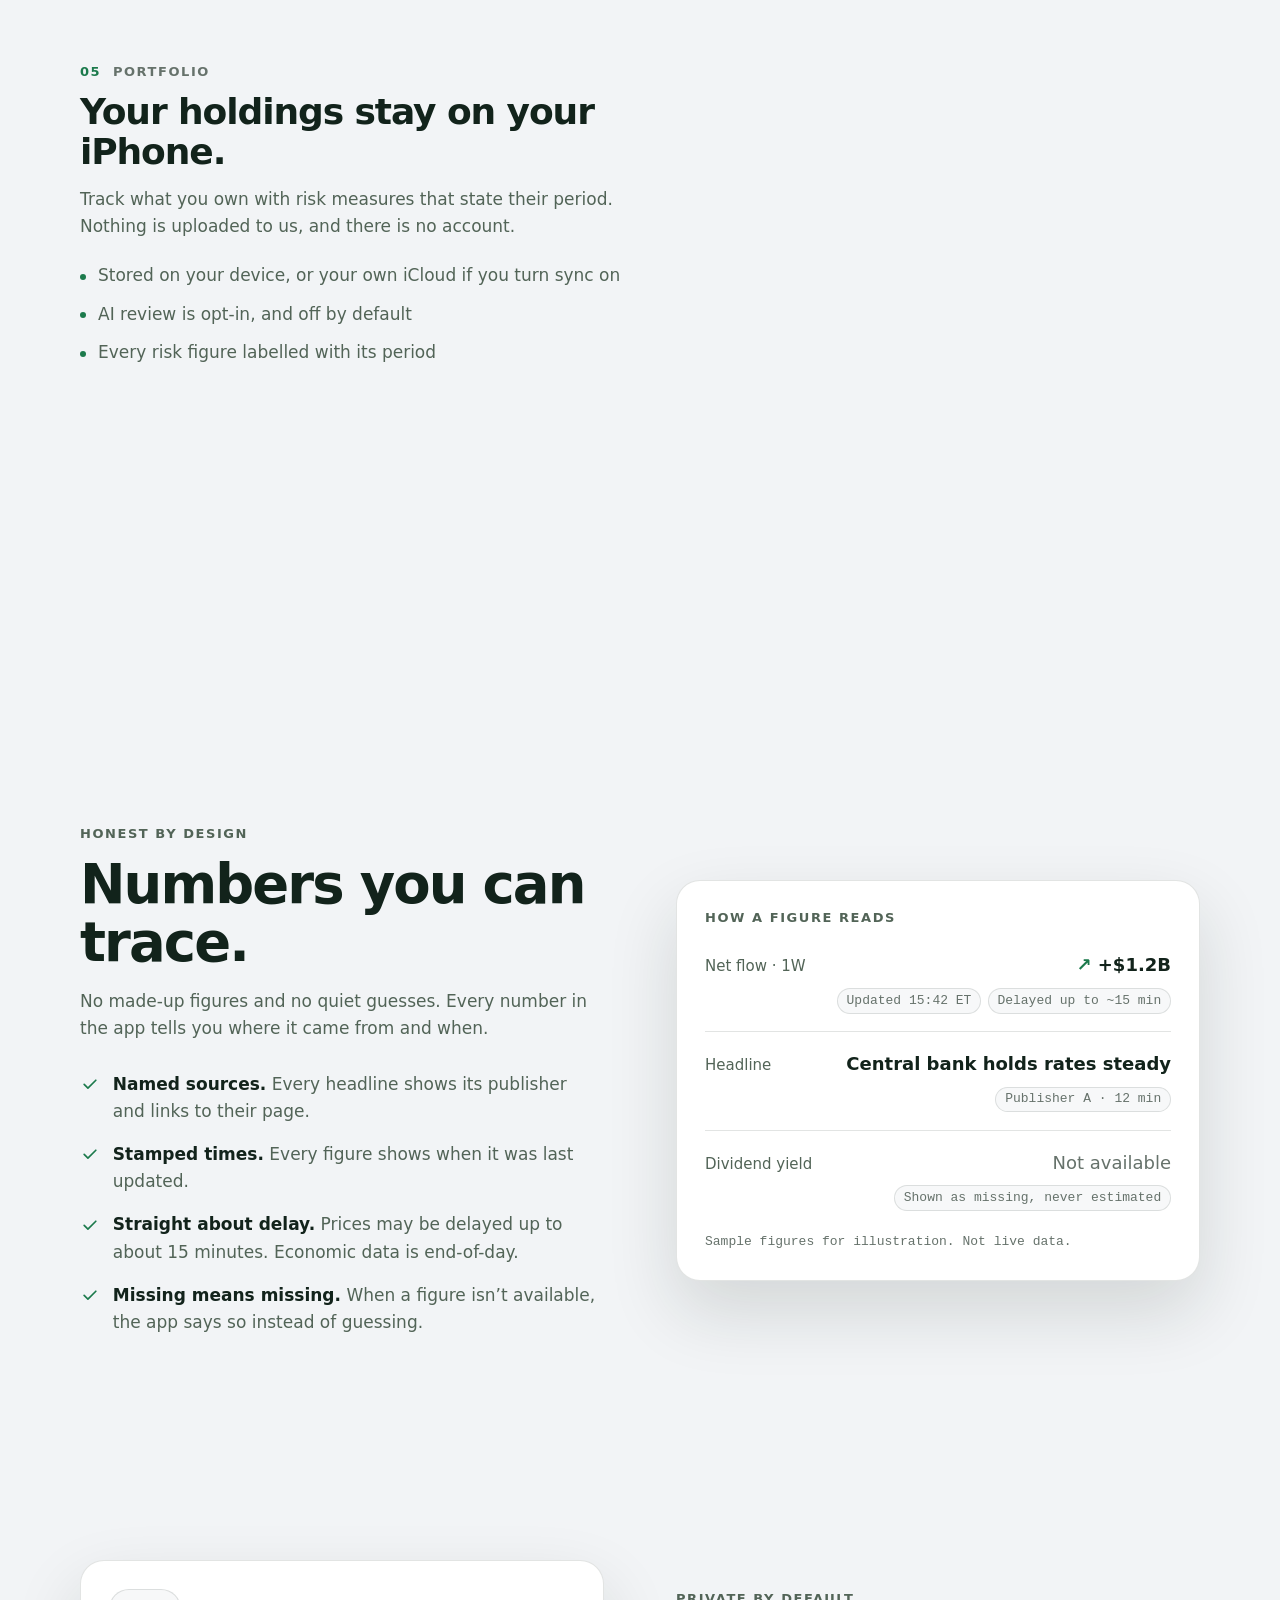
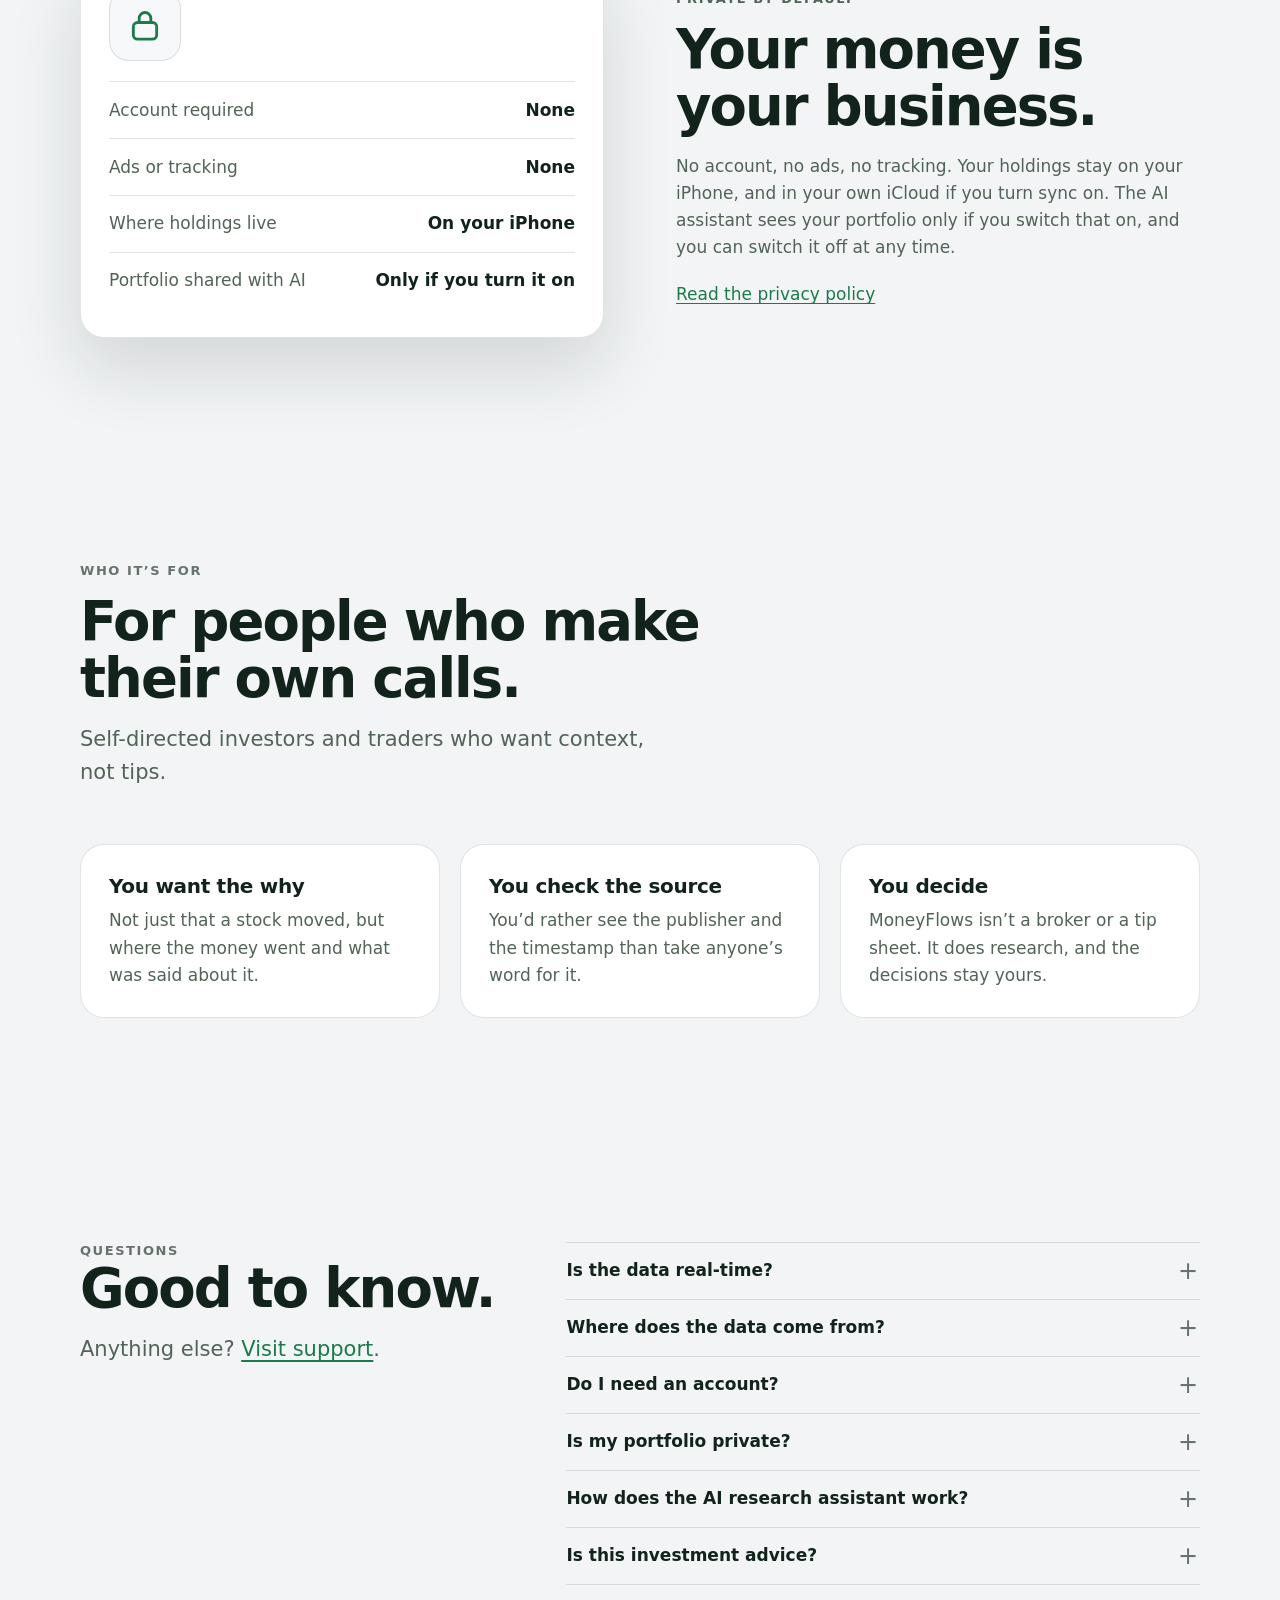
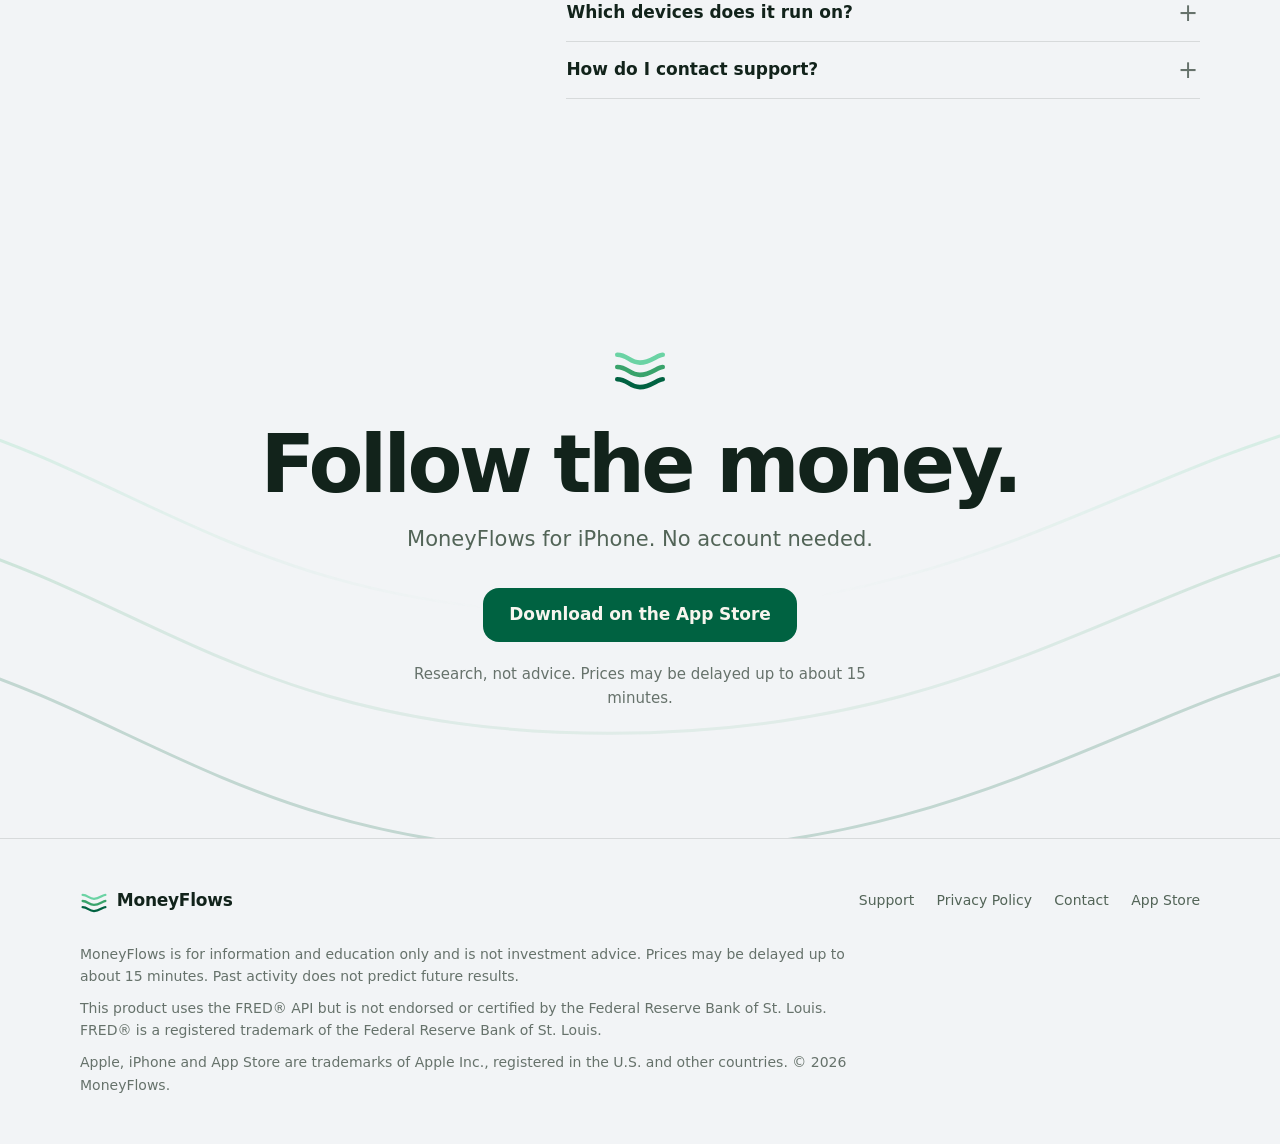
==== commit 63608a1e: "Rebuild site: product tour, phone illustrations, mobile download bar, FAQ" ====
--- a/index.html
+++ b/index.html
@@ -3,189 +3,255 @@
 <head>
 <meta charset="UTF-8">
 <meta name="viewport" content="width=device-width, initial-scale=1, viewport-fit=cover">
-<title>MoneyFlows — Follow the money.</title>
-<meta name="description" content="See where money is moving in the market, and why. Signals, flows, news with named sources and an AI research assistant for iPhone.">
+<title>MoneyFlows: Follow the money.</title>
+<meta name="description" content="See where money is moving in the market, and why. Ranked signals, sector flows, news that names its source and an AI research assistant, for iPhone.">
 <meta name="theme-color" content="#050505" media="(prefers-color-scheme: dark)">
 <meta name="theme-color" content="#f2f4f6" media="(prefers-color-scheme: light)">
-<meta property="og:title" content="MoneyFlows — Follow the money.">
-<meta property="og:description" content="See where money is moving in the market, and why. Signals, flows, news with named sources and an AI research assistant for iPhone.">
+<meta property="og:title" content="MoneyFlows: Follow the money.">
+<meta property="og:description" content="See where money is moving in the market, and why. Ranked signals, sector flows, news that names its source and an AI research assistant, for iPhone.">
 <meta property="og:type" content="website">
 <meta property="og:url" content="https://yrafique.github.io/">
+<meta property="og:image" content="https://yrafique.github.io/og.png">
+<meta property="og:image:width" content="1200">
+<meta property="og:image:height" content="630">
+<meta property="og:image:alt" content="MoneyFlows: Follow the money. Illustration of the app with sample figures.">
+<meta name="twitter:card" content="summary_large_image">
+<meta name="apple-itunes-app" content="app-id=6760608278">
+<link rel="canonical" href="https://yrafique.github.io/">
 <link rel="icon" href="data:image/svg+xml,%3Csvg xmlns='http://www.w3.org/2000/svg' viewBox='0 0 32 32'%3E%3Crect width='32' height='32' rx='7' fill='%23050505'/%3E%3Cpath d='M5 11c5 0 6 3.6 11 3.6S24 11 27 11' stroke='%236bd3a4' stroke-width='2.4' fill='none' stroke-linecap='round'/%3E%3Cpath d='M5 17c5 0 6 3.6 11 3.6S24 17 27 17' stroke='%2339a36b' stroke-width='2.4' fill='none' stroke-linecap='round'/%3E%3Cpath d='M5 23c5 0 6 3.6 11 3.6S24 23 27 23' stroke='%23006241' stroke-width='2.4' fill='none' stroke-linecap='round'/%3E%3C/svg%3E">
+<link rel="apple-touch-icon" href="apple-touch-icon.png">
 <link rel="stylesheet" href="styles.css">
 <script>document.documentElement.classList.add("js")</script>
+<script type="application/ld+json">{"@context":"https://schema.org","@type":"SoftwareApplication","name":"MoneyFlows","operatingSystem":"iOS","applicationCategory":"FinanceApplication","description":"Market research for iPhone: ranked signals, sector flows, news that names its source and an AI research assistant. Research, not advice.","url":"https://yrafique.github.io/","downloadUrl":"https://apps.apple.com/us/app/id6760608278","installUrl":"https://apps.apple.com/us/app/id6760608278","image":"https://yrafique.github.io/og.png"}</script>
 </head>
 <body>
 <a class="skip" href="#main">Skip to content</a>
 <header class="nav">
   <div class="wrap nav-in">
-    <a class="brand" href="./" aria-label="MoneyFlows home"><svg viewBox="0 0 32 32" fill="none" aria-hidden="true"><path d="M3 9c6 0 7 4.5 13 4.5S26 9 29 9" stroke="#6bd3a4" stroke-width="2.6" stroke-linecap="round"/><path d="M3 16c6 0 7 4.5 13 4.5S26 16 29 16" stroke="#39a36b" stroke-width="2.6" stroke-linecap="round"/><path d="M3 23c6 0 7 4.5 13 4.5S26 23 29 23" stroke="#006241" stroke-width="2.6" stroke-linecap="round"/></svg><span>MoneyFlows</span></a>
+    <a class="brand" href="./" aria-label="MoneyFlows home"><svg viewBox="0 0 32 32" width="28" height="28" fill="none" aria-hidden="true"><path d="M3 9c6 0 7 4.5 13 4.5S26 9 29 9" stroke="#6bd3a4" stroke-width="2.6" stroke-linecap="round"/><path d="M3 16c6 0 7 4.5 13 4.5S26 16 29 16" stroke="#39a36b" stroke-width="2.6" stroke-linecap="round"/><path d="M3 23c6 0 7 4.5 13 4.5S26 23 29 23" stroke="#006241" stroke-width="2.6" stroke-linecap="round"/></svg><span>MoneyFlows</span></a>
     <nav class="nav-links" aria-label="Main">
-      <a class="hide-s" href="support.html">Support</a>
+      <a href="support.html">Support</a>
       <a class="hide-s" href="privacy.html">Privacy</a>
       <a class="btn btn-primary btn-sm" href="https://apps.apple.com/us/app/id6760608278">App Store</a>
     </nav>
   </div>
 </header>
+<svg width="0" height="0" style="position:absolute" aria-hidden="true" focusable="false">
+<symbol id="i-home" viewBox="0 0 24 24"><path d="M3.5 11 12 4l8.5 7M6 9.5V20h4.5v-5.5h3V20H18V9.5" fill="none" stroke="currentColor" stroke-width="1.7" stroke-linejoin="round" stroke-linecap="round"/></symbol>
+<symbol id="i-markets" viewBox="0 0 24 24"><path d="M4 20h16M7 17v-5M12 17V7M17 17v-8" fill="none" stroke="currentColor" stroke-width="1.7" stroke-linecap="round"/></symbol>
+<symbol id="i-search" viewBox="0 0 24 24"><circle cx="10.5" cy="10.5" r="6" fill="none" stroke="currentColor" stroke-width="1.7"/><path d="m15 15 5 5" stroke="currentColor" stroke-width="1.7" stroke-linecap="round"/></symbol>
+<symbol id="i-signals" viewBox="0 0 24 24"><path d="M13.5 3 5 13.5h6l-1 7.5L19 10.5h-6z" fill="none" stroke="currentColor" stroke-width="1.7" stroke-linejoin="round"/></symbol>
+<symbol id="i-portfolio" viewBox="0 0 24 24"><path d="M12 3.5a8.5 8.5 0 1 0 8.5 8.5H12z" fill="none" stroke="currentColor" stroke-width="1.7" stroke-linejoin="round"/><path d="M15 3.9A8.5 8.5 0 0 1 20.1 9H15z" fill="none" stroke="currentColor" stroke-width="1.7" stroke-linejoin="round"/></symbol>
+<symbol id="i-lock" viewBox="0 0 24 24"><rect x="5" y="10.5" width="14" height="10" rx="2.5" fill="none" stroke="currentColor" stroke-width="1.7"/><path d="M8.5 10.5V8a3.5 3.5 0 0 1 7 0v2.5" fill="none" stroke="currentColor" stroke-width="1.7"/></symbol>
+<symbol id="i-eye" viewBox="0 0 24 24"><path d="M2.5 12S6 5.5 12 5.5 21.5 12 21.5 12 18 18.5 12 18.5 2.5 12 2.5 12Z" fill="none" stroke="currentColor" stroke-width="1.7" stroke-linejoin="round"/><circle cx="12" cy="12" r="3" fill="none" stroke="currentColor" stroke-width="1.7"/></symbol>
+<symbol id="i-stamp" viewBox="0 0 24 24"><circle cx="12" cy="12" r="8.5" fill="none" stroke="currentColor" stroke-width="1.7"/><path d="M12 7.5V12l3 2" fill="none" stroke="currentColor" stroke-width="1.7" stroke-linecap="round"/></symbol>
+<symbol id="i-chat" viewBox="0 0 24 24"><path d="M4 6.5A2.5 2.5 0 0 1 6.5 4h11A2.5 2.5 0 0 1 20 6.5v8a2.5 2.5 0 0 1-2.5 2.5H10l-4.5 3.5V17A2.5 2.5 0 0 1 4 14.5z" fill="none" stroke="currentColor" stroke-width="1.7" stroke-linejoin="round"/><path d="M8 9h8M8 12.5h5" stroke="currentColor" stroke-width="1.7" stroke-linecap="round"/></symbol>
+<symbol id="i-check" viewBox="0 0 24 24"><path d="m5 12.5 4.5 4.5L19 7.5" fill="none" stroke="currentColor" stroke-width="2" stroke-linecap="round" stroke-linejoin="round"/></symbol>
+</svg>
 <main id="main">
-<section class="hero">
+<section class="hero" aria-labelledby="hero-h">
+  <svg class="ribbon" viewBox="0 0 1200 420" width="1200" height="420" preserveAspectRatio="xMidYMid slice" aria-hidden="true" focusable="false">
+<path pathLength="1" d="M-20 120c260 0 300 150 600 150S960 120 1220 120" stroke="#6bd3a4"/>
+<path pathLength="1" d="M-20 200c260 0 300 150 600 150S960 200 1220 200" stroke="#39a36b"/>
+<path pathLength="1" d="M-20 280c260 0 300 150 600 150S960 280 1220 280" stroke="#006241"/>
+</svg>
   <div class="wrap hero-grid">
-    <div class="reveal">
-      <p class="eyebrow">Market intelligence for iPhone</p>
-      <h1>Follow the money.</h1>
-      <p class="lede">See where money is moving in the market, and why. Signals, flows, news that names its source, and an AI research assistant, all in one quiet app.</p>
+    <div class="hero-copy">
+      <p class="eyebrow">Market research for iPhone</p>
+      <h1 id="hero-h">Follow the money.</h1>
+      <p class="lede">See where money is moving and why: ranked signals, sector flows, news that names its source, and a research assistant that shows its work.</p>
       <div class="cta-row">
-        <a class="btn btn-primary" href="https://apps.apple.com/us/app/id6760608278">View on the App Store</a>
-        <a class="btn btn-quiet" href="#how">See how it reads</a>
+        <a class="btn btn-primary btn-lg" href="https://apps.apple.com/us/app/id6760608278">Download on the App Store</a>
+        <a class="btn btn-quiet btn-lg" href="#tour">See how it works</a>
       </div>
       <p class="fine">Research, not advice. Prices may be delayed up to about 15 minutes.</p>
     </div>
-    <div class="card reveal" style="--i:2" aria-label="Illustration of the flow screen">
-      <div class="card-head"><span class="eyebrow">Net flow &middot; 1 week</span><span class="stamp">Sample</span></div>
-      <div class="big"><span class="dir" aria-hidden="true">&#8599;</span><span>+$</span><span data-roll="4.2">4.2</span><span>B</span></div>
-      <svg class="chart" viewBox="0 0 390 170" role="img" aria-label="Sample line chart: net flow rising from about 0.3 to 4.2 billion dollars across the week">
-  <defs><linearGradient id="fill" x1="0" y1="0" x2="0" y2="1"><stop offset="0" stop-color="#39a36b" stop-opacity="0.32"/><stop offset="1" stop-color="#39a36b" stop-opacity="0"/></linearGradient></defs>
-  <line class="grid" x1="40" x2="385" y1="32" y2="32"/><line class="grid" x1="40" x2="385" y1="86" y2="86"/><line class="grid" x1="40" x2="385" y1="140" y2="140"/>
-  <text x="0" y="36">$4B</text><text x="0" y="90">$2B</text><text x="0" y="144">$0</text>
-  <path class="area" d="M48 132 L128 110 L208 89 L288 54 L368 27 L368 140 L48 140 Z"/>
-  <path class="line" pathLength="1" d="M48 132 L128 110 L208 89 L288 54 L368 27"/>
-  <text x="48" y="161" text-anchor="middle">Mon</text><text x="128" y="161" text-anchor="middle">Tue</text><text x="208" y="161" text-anchor="middle">Wed</text><text x="288" y="161" text-anchor="middle">Thu</text><text x="368" y="161" text-anchor="middle">Fri</text>
-</svg>
-      <ul class="rows">
-        <li class="reveal" style="--i:3"><span class="name">Financials</span><span class="val"><span class="up" aria-hidden="true">&#8599;</span> +$1.2B</span></li>
-        <li class="reveal" style="--i:4"><span class="name">Healthcare</span><span class="val"><span class="up" aria-hidden="true">&#8599;</span> +$1.0B</span></li>
-        <li class="reveal" style="--i:5"><span class="name">Industrials</span><span class="val"><span class="down" aria-hidden="true">&#8600;</span> &minus;$94M</span></li>
-      </ul>
-      <p class="stamp sample">Sample figures for illustration. Not live data.</p>
-    </div>
-  </div>
-</section>
-
-<section class="block" id="how">
+    <div class="hero-device h-in" style="--d:1"><figure class="shot hero-shot" id="shot-hero" data-name="Flows">
+  <div class="phone"><div class="screen"><div class="status" aria-hidden="true"><span class="clock">15:42</span><span class="island"></span><span class="sys"><i></i><i></i><i></i><i></i><em></em></span></div><div class="app"><div class="app-title"><b>Flows</b><span class="stamp">Sample &middot; 15:42 ET</span></div>
+<div class="tile">
+  <p class="app-eye">Net flow &middot; 1 week</p>
+  <p class="big"><span class="up" aria-hidden="true">&#8599;</span><span class="tab">+$<span data-roll="4.2">4.2</span>B</span></p>
+  <svg class="spark" viewBox="0 0 260 112" width="260" height="112" aria-hidden="true">
+    <line class="grid" x1="30" x2="258" y1="14" y2="14"/><line class="grid" x1="30" x2="258" y1="52" y2="52"/><line class="grid" x1="30" x2="258" y1="90" y2="90"/>
+    <text x="0" y="18">$4B</text><text x="0" y="56">$2B</text><text x="0" y="94">$0</text>
+    <path class="area" d="M36 84 L91 72 L146 61 L201 35 L252 16 L252 90 L36 90 Z"/>
+    <path class="line" pathLength="1" d="M36 84 L91 72 L146 61 L201 35 L252 16"/>
+    <circle class="dot" cx="252" cy="16" r="4"/>
+    <text x="36" y="109" text-anchor="middle">Mon</text><text x="91" y="109" text-anchor="middle">Tue</text><text x="146" y="109" text-anchor="middle">Wed</text><text x="201" y="109" text-anchor="middle">Thu</text><text x="252" y="109" text-anchor="middle">Fri</text>
+  </svg>
+</div>
+<p class="app-eye pad">By sector &middot; 1 week</p>
+<ul class="list"><li class="row" style="--i:0"><span>Technology</span><span class="tab"><span class="up" aria-hidden="true">&#8599;</span> +$1.6B</span></li><li class="row" style="--i:1"><span>Financials</span><span class="tab"><span class="up" aria-hidden="true">&#8599;</span> +$1.2B</span></li><li class="row" style="--i:2"><span>Healthcare</span><span class="tab"><span class="up" aria-hidden="true">&#8599;</span> +$1.0B</span></li><li class="row" style="--i:3"><span>Industrials</span><span class="tab"><span class="up" aria-hidden="true">&#8599;</span> +$0.5B</span></li><li class="row" style="--i:4"><span>Energy</span><span class="tab"><span class="down" aria-hidden="true">&#8600;</span> &minus;$0.1B</span></li></ul>
+<p class="app-note">Updated 15:42 ET &middot; Delayed up to ~15 min</p></div><div class="tabs" aria-hidden="true"><span class=""><svg class="ico" width="24" height="24" aria-hidden="true" focusable="false"><use href="#i-home"/></svg><b>Home</b></span><span class="on"><svg class="ico" width="24" height="24" aria-hidden="true" focusable="false"><use href="#i-markets"/></svg><b>Markets</b></span><span class=""><svg class="ico" width="24" height="24" aria-hidden="true" focusable="false"><use href="#i-search"/></svg><b>Search</b></span><span class=""><svg class="ico" width="24" height="24" aria-hidden="true" focusable="false"><use href="#i-signals"/></svg><b>Signals</b></span><span class=""><svg class="ico" width="24" height="24" aria-hidden="true" focusable="false"><use href="#i-portfolio"/></svg><b>Portfolio</b></span></div></div></div>
+  <figcaption class="stamp">Sample figures for illustration. Not live data.</figcaption>
+</figure></div>
+  </div>
+</section>
+
+<section class="pillars" aria-labelledby="pill-h">
+  <div class="wrap">
+    <h2 id="pill-h" class="sr">What you get</h2>
+    <div class="trio">
+      <div class="pillar reveal"><svg class="ico lg" width="24" height="24" aria-hidden="true" focusable="false"><use href="#i-eye"/></svg><p class="eyebrow">See it</p><h3>Signals and flows</h3><p>Unusual activity ranked by one score, and sector flows from one day to five years on charts that label their units.</p></div>
+      <div class="pillar reveal" style="--i:1"><svg class="ico lg" width="24" height="24" aria-hidden="true" focusable="false"><use href="#i-stamp"/></svg><p class="eyebrow">Trust it</p><h3>Named sources, stamped times</h3><p>Every headline names its publisher. Every figure shows when it was updated. Missing data is shown as missing.</p></div>
+      <div class="pillar reveal" style="--i:2"><svg class="ico lg" width="24" height="24" aria-hidden="true" focusable="false"><use href="#i-chat"/></svg><p class="eyebrow">Ask it</p><h3>A research desk in plain English</h3><p>Ask about a stock, a sector or the day. Answers come from the app&rsquo;s own data and cite what they use.</p></div>
+    </div>
+  </div>
+</section>
+
+<section class="tour-sec" id="tour" aria-labelledby="tour-h">
+  <div class="wrap">
+    <div class="sec-head reveal"><p class="eyebrow">A tour of the app</p><h2 id="tour-h">Five screens. One quiet instrument.</h2></div>
+    <div class="tour"><article class="chap" id="ch-signals" data-i="0" style="--o:1">
+  <p class="eyebrow"><span class="num tab">01</span> Signals</p>
+  <h3>Unusual activity, ranked.</h3><p>Volume, price and flow are scored together, so the stocks worth a closer look rise to the top.</p><ul class="points"><li>One score per stock, the same number on every screen</li><li>Pre-market and after-hours moves kept apart from the close</li><li>Every score explained, never a bare verdict</li></ul>
+</article><article class="chap" id="ch-flows" data-i="1" style="--o:3">
+  <p class="eyebrow"><span class="num tab">02</span> Flows</p>
+  <h3>See where the money moved.</h3><p>Net flow by sector over the period you choose, from one day to five years. Axes carry their units, and every figure matches the period on screen.</p><ul class="points"><li>Six periods, one tap each. Try them on the phone</li><li>Inflows in green, outflows in bronze, always with an arrow</li></ul>
+</article><article class="chap" id="ch-news" data-i="2" style="--o:5">
+  <p class="eyebrow"><span class="num tab">03</span> News</p>
+  <h3>Every headline names its source.</h3><p>Market news from about 50 publishers, newest first. Each item shows who published it and when, and opens the publisher&rsquo;s own page.</p><ul class="points"><li>Publisher and time on every headline</li><li>Subscription sources are marked before you tap</li><li>Public filings sit alongside, clearly labelled</li></ul>
+</article><article class="chap" id="ch-desk" data-i="3" style="--o:7">
+  <p class="eyebrow"><span class="num tab">04</span> Research desk</p>
+  <h3>Ask in plain English.</h3><p>Ask about a stock, a sector or the day. The assistant answers from the data the app has loaded, stamps when it was updated and cites the publisher of any headline it uses.</p><ul class="points"><li>Shows its sources and its time</li><li>Research, not advice</li><li>Turns off completely if you prefer</li></ul>
+</article><article class="chap" id="ch-portfolio" data-i="4" style="--o:9">
+  <p class="eyebrow"><span class="num tab">05</span> Portfolio</p>
+  <h3>Your holdings stay on your iPhone.</h3><p>Track what you own with risk measures that state their period. Nothing is uploaded to us, and there is no account.</p><ul class="points"><li>Stored on your device, or your own iCloud if you turn sync on</li><li>AI review is opt-in, and off by default</li><li>Every risk figure labelled with its period</li></ul>
+</article><div class="device"><figure data-i="0" style="--o:2" class="shot " id="shot-signals" data-name="Signals">
+  <div class="phone"><div class="screen"><div class="status" aria-hidden="true"><span class="clock">15:42</span><span class="island"></span><span class="sys"><i></i><i></i><i></i><i></i><em></em></span></div><div class="app"><div class="app-title"><b>Signals</b><span class="stamp">Updated 15:42 ET</span></div>
+<div class="chips" aria-hidden="true"><span class="on">Unusual activity</span><span>Today</span></div>
+<ul class="list sig"><li class="row" style="--i:0"><span class="ring" style="--s:84"><svg viewBox="0 0 36 36" width="36" height="36" aria-hidden="true"><circle class="rt" cx="18" cy="18" r="15.5" pathLength="100"/><circle class="rv" cx="18" cy="18" r="15.5" pathLength="100"/></svg><b class="tab">84</b><span class="sr"> score</span></span><span class="who"><b>Company A</b><span class="stamp">Technology &middot; 2.4&times; vol</span></span><span class="tab chg"><span class="up" aria-hidden="true">&#8599;</span> +3.1%</span></li><li class="row" style="--i:1"><span class="ring" style="--s:72"><svg viewBox="0 0 36 36" width="36" height="36" aria-hidden="true"><circle class="rt" cx="18" cy="18" r="15.5" pathLength="100"/><circle class="rv" cx="18" cy="18" r="15.5" pathLength="100"/></svg><b class="tab">72</b><span class="sr"> score</span></span><span class="who"><b>Company B</b><span class="stamp">Financials &middot; 2.0&times; vol</span></span><span class="tab chg"><span class="up" aria-hidden="true">&#8599;</span> +1.2%</span></li><li class="row" style="--i:2"><span class="ring" style="--s:66"><svg viewBox="0 0 36 36" width="36" height="36" aria-hidden="true"><circle class="rt" cx="18" cy="18" r="15.5" pathLength="100"/><circle class="rv" cx="18" cy="18" r="15.5" pathLength="100"/></svg><b class="tab">66</b><span class="sr"> score</span></span><span class="who"><b>Company C</b><span class="stamp">Healthcare &middot; 1.8&times; vol</span></span><span class="tab chg"><span class="up" aria-hidden="true">&#8599;</span> +0.8%</span></li><li class="row" style="--i:3"><span class="ring" style="--s:58"><svg viewBox="0 0 36 36" width="36" height="36" aria-hidden="true"><circle class="rt" cx="18" cy="18" r="15.5" pathLength="100"/><circle class="rv" cx="18" cy="18" r="15.5" pathLength="100"/></svg><b class="tab">58</b><span class="sr"> score</span></span><span class="who"><b>Company D</b><span class="stamp">Energy &middot; 1.6&times; vol</span></span><span class="tab chg"><span class="down" aria-hidden="true">&#8600;</span> &minus;0.7%</span></li><li class="row" style="--i:4"><span class="ring" style="--s:51"><svg viewBox="0 0 36 36" width="36" height="36" aria-hidden="true"><circle class="rt" cx="18" cy="18" r="15.5" pathLength="100"/><circle class="rv" cx="18" cy="18" r="15.5" pathLength="100"/></svg><b class="tab">51</b><span class="sr"> score</span></span><span class="who"><b>Company E</b><span class="stamp">Industrials &middot; 1.4&times; vol</span></span><span class="tab chg"><span class="up" aria-hidden="true">&#8599;</span> +0.3%</span></li><li class="row" style="--i:5"><span class="ring" style="--s:47"><svg viewBox="0 0 36 36" width="36" height="36" aria-hidden="true"><circle class="rt" cx="18" cy="18" r="15.5" pathLength="100"/><circle class="rv" cx="18" cy="18" r="15.5" pathLength="100"/></svg><b class="tab">47</b><span class="sr"> score</span></span><span class="who"><b>Company F</b><span class="stamp">Utilities &middot; 1.3&times; vol</span></span><span class="tab chg"><span class="up" aria-hidden="true">&#8599;</span> +0.2%</span></li><li class="row" style="--i:6"><span class="ring" style="--s:44"><svg viewBox="0 0 36 36" width="36" height="36" aria-hidden="true"><circle class="rt" cx="18" cy="18" r="15.5" pathLength="100"/><circle class="rv" cx="18" cy="18" r="15.5" pathLength="100"/></svg><b class="tab">44</b><span class="sr"> score</span></span><span class="who"><b>Company G</b><span class="stamp">Staples &middot; 1.2&times; vol</span></span><span class="tab chg"><span class="down" aria-hidden="true">&#8600;</span> &minus;0.4%</span></li></ul>
+<p class="app-note">One score per stock, the same on every screen.</p></div><div class="tabs" aria-hidden="true"><span class=""><svg class="ico" width="24" height="24" aria-hidden="true" focusable="false"><use href="#i-home"/></svg><b>Home</b></span><span class=""><svg class="ico" width="24" height="24" aria-hidden="true" focusable="false"><use href="#i-markets"/></svg><b>Markets</b></span><span class=""><svg class="ico" width="24" height="24" aria-hidden="true" focusable="false"><use href="#i-search"/></svg><b>Search</b></span><span class="on"><svg class="ico" width="24" height="24" aria-hidden="true" focusable="false"><use href="#i-signals"/></svg><b>Signals</b></span><span class=""><svg class="ico" width="24" height="24" aria-hidden="true" focusable="false"><use href="#i-portfolio"/></svg><b>Portfolio</b></span></div></div></div>
+  <figcaption class="stamp">Sample figures for illustration. Not live data.</figcaption>
+</figure><figure data-i="1" style="--o:4" class="shot " id="shot-flows" data-name="Flows">
+  <div class="phone"><div class="screen"><div class="status" aria-hidden="true"><span class="clock">15:42</span><span class="island"></span><span class="sys"><i></i><i></i><i></i><i></i><em></em></span></div><div class="app"><div class="app-title"><b>Flows</b><span class="stamp">Updated 15:42 ET</span></div>
+<div class="periods" role="group" aria-label="Period"><button type="button" data-p="1D" aria-pressed="false">1D</button><button type="button" data-p="1W" aria-pressed="true">1W</button><button type="button" data-p="1M" aria-pressed="false">1M</button><button type="button" data-p="3M" aria-pressed="false">3M</button><button type="button" data-p="1Y" aria-pressed="false">1Y</button><button type="button" data-p="5Y" aria-pressed="false">5Y</button></div>
+<div class="tile ftot"><span class="app-eye">All sectors &middot; <span class="pname">1W</span></span><b class="tab ftotal"><span class="up" aria-hidden="true">&#8599;</span> +$6.2B</b></div>
+<p class="app-eye pad">By sector, US$ &middot; <span class="pname">1W</span></p>
+<ul class="flows" data-flows='{"sectors":["Technology","Financials","Healthcare","Industrials","Utilities","Energy"],"periods":{"1D":[0.8,1.2,1.0,-0.09,0.2,-0.3],"1W":[3.1,2.4,1.6,0.4,-0.2,-1.1],"1M":[9.8,6.2,4.1,2.2,-1.4,-3.5],"3M":[21,14,8.5,5.1,3.0,-9.2],"1Y":[64,38,22,12,-6.5,-31],"5Y":[210,96,71,35,18,-88]}}'><li style="--i:0"><span class="fname">Technology</span><span class="ftrack"><i class="fneg" style="--w:0.000"></i><i class="fpos" style="--w:0.620"></i></span><span class="fval"><span class="up" aria-hidden="true">&#8599;</span> <span class="fnum">+$3.1B</span></span></li><li style="--i:1"><span class="fname">Financials</span><span class="ftrack"><i class="fneg" style="--w:0.000"></i><i class="fpos" style="--w:0.480"></i></span><span class="fval"><span class="up" aria-hidden="true">&#8599;</span> <span class="fnum">+$2.4B</span></span></li><li style="--i:2"><span class="fname">Healthcare</span><span class="ftrack"><i class="fneg" style="--w:0.000"></i><i class="fpos" style="--w:0.320"></i></span><span class="fval"><span class="up" aria-hidden="true">&#8599;</span> <span class="fnum">+$1.6B</span></span></li><li style="--i:3"><span class="fname">Industrials</span><span class="ftrack"><i class="fneg" style="--w:0.000"></i><i class="fpos" style="--w:0.080"></i></span><span class="fval"><span class="up" aria-hidden="true">&#8599;</span> <span class="fnum">+$400M</span></span></li><li style="--i:4"><span class="fname">Utilities</span><span class="ftrack"><i class="fneg" style="--w:0.080"></i><i class="fpos" style="--w:0.000"></i></span><span class="fval"><span class="down" aria-hidden="true">&#8600;</span> <span class="fnum">&minus;$200M</span></span></li><li style="--i:5"><span class="fname">Energy</span><span class="ftrack"><i class="fneg" style="--w:0.440"></i><i class="fpos" style="--w:0.000"></i></span><span class="fval"><span class="down" aria-hidden="true">&#8600;</span> <span class="fnum">&minus;$1.1B</span></span></li></ul>
+<div class="axis" aria-hidden="true"><span class="ticks"><span style="--x:0">&minus;$2.5B</span><span style="--x:1">$0</span><span style="--x:2">+$2.5B</span><span style="--x:3">+$5B</span></span></div>
+<p class="app-note"><span class="up" aria-hidden="true">&#8599;</span> inflow &nbsp; <span class="down" aria-hidden="true">&#8600;</span> outflow, always with an arrow.</p></div><div class="tabs" aria-hidden="true"><span class=""><svg class="ico" width="24" height="24" aria-hidden="true" focusable="false"><use href="#i-home"/></svg><b>Home</b></span><span class="on"><svg class="ico" width="24" height="24" aria-hidden="true" focusable="false"><use href="#i-markets"/></svg><b>Markets</b></span><span class=""><svg class="ico" width="24" height="24" aria-hidden="true" focusable="false"><use href="#i-search"/></svg><b>Search</b></span><span class=""><svg class="ico" width="24" height="24" aria-hidden="true" focusable="false"><use href="#i-signals"/></svg><b>Signals</b></span><span class=""><svg class="ico" width="24" height="24" aria-hidden="true" focusable="false"><use href="#i-portfolio"/></svg><b>Portfolio</b></span></div></div></div>
+  <figcaption class="stamp">Sample figures for illustration. Not live data.</figcaption>
+</figure><figure data-i="2" style="--o:6" class="shot " id="shot-news" data-name="News">
+  <div class="phone"><div class="screen"><div class="status" aria-hidden="true"><span class="clock">15:42</span><span class="island"></span><span class="sys"><i></i><i></i><i></i><i></i><em></em></span></div><div class="app"><div class="app-title"><b>News</b><span class="stamp">Newest first</span></div>
+<div class="chips" aria-hidden="true"><span class="on">Market</span><span>Watchlist</span><span>Filings</span></div>
+<ul class="list"><li class="row news" style="--i:0"><b>Central bank holds rates steady, signals patience</b><span class="stamp">Publisher A &middot; 12 min</span></li><li class="row news" style="--i:1"><b>Chipmaker lifts full-year outlook after strong quarter</b><span class="stamp">Publisher B &middot; 41 min</span><span class="sub"><svg class="ico xs" width="24" height="24" aria-hidden="true" focusable="false"><use href="#i-lock"/></svg>Subscription</span></li><li class="row news" style="--i:2"><b>Oil edges higher as weekly inventories fall</b><span class="stamp">Publisher C &middot; 1 h</span></li><li class="row news" style="--i:3"><b>Company D files quarterly report</b><span class="stamp">Public filing &middot; 2 h</span></li><li class="row news" style="--i:4"><b>Treasury yields slip after jobs data</b><span class="stamp">Publisher D &middot; 3 h</span></li></ul>
+<p class="app-note">Sample headlines. Tap one to open the publisher&rsquo;s page.</p></div><div class="tabs" aria-hidden="true"><span class="on"><svg class="ico" width="24" height="24" aria-hidden="true" focusable="false"><use href="#i-home"/></svg><b>Home</b></span><span class=""><svg class="ico" width="24" height="24" aria-hidden="true" focusable="false"><use href="#i-markets"/></svg><b>Markets</b></span><span class=""><svg class="ico" width="24" height="24" aria-hidden="true" focusable="false"><use href="#i-search"/></svg><b>Search</b></span><span class=""><svg class="ico" width="24" height="24" aria-hidden="true" focusable="false"><use href="#i-signals"/></svg><b>Signals</b></span><span class=""><svg class="ico" width="24" height="24" aria-hidden="true" focusable="false"><use href="#i-portfolio"/></svg><b>Portfolio</b></span></div></div></div>
+  <figcaption class="stamp">Sample figures for illustration. Not live data.</figcaption>
+</figure><figure data-i="3" style="--o:8" class="shot " id="shot-desk" data-name="Research desk">
+  <div class="phone"><div class="screen"><div class="status" aria-hidden="true"><span class="clock">15:42</span><span class="island"></span><span class="sys"><i></i><i></i><i></i><i></i><em></em></span></div><div class="app"><div class="app-title"><b>Research</b><span class="stamp">Research desk</span></div>
+<div class="chat">
+  <p class="bubble you">Why did financials lead inflows this week?</p>
+  <div class="bubble desk"><p class="typed"><span class="w">Financials</span> <span class="w">took</span> <span class="w">the</span> <span class="w">largest</span> <span class="w">net</span> <span class="w">inflow</span> <span class="w">this</span> <span class="w">week,</span> <span class="w">about</span> <span class="w">$1.2B</span> <span class="w">in</span> <span class="w">this</span> <span class="w">sample,</span> <span class="w">with</span> <span class="w">volume</span> <span class="w">running</span> <span class="w">above</span> <span class="w">its</span> <span class="w">20-day</span> <span class="w">average.</span> <span class="w">Two</span> <span class="w">headlines</span> <span class="w">point</span> <span class="w">to</span> <span class="w">rate</span> <span class="w">expectations</span> <span class="w">as</span> <span class="w">the</span> <span class="w">driver.</span></p>
+    <p class="cite stamp">Sources: Publisher A &middot; Publisher C</p>
+    <p class="stamp">Updated 15:42 ET &middot; Research, not advice</p></div>
+</div>
+<div class="suggest" aria-hidden="true"><span>Show the headlines</span><span>Compare with healthcare</span></div>
+<div class="composer" aria-hidden="true">Ask about a stock or sector</div></div><div class="tabs" aria-hidden="true"><span class=""><svg class="ico" width="24" height="24" aria-hidden="true" focusable="false"><use href="#i-home"/></svg><b>Home</b></span><span class=""><svg class="ico" width="24" height="24" aria-hidden="true" focusable="false"><use href="#i-markets"/></svg><b>Markets</b></span><span class="on"><svg class="ico" width="24" height="24" aria-hidden="true" focusable="false"><use href="#i-search"/></svg><b>Search</b></span><span class=""><svg class="ico" width="24" height="24" aria-hidden="true" focusable="false"><use href="#i-signals"/></svg><b>Signals</b></span><span class=""><svg class="ico" width="24" height="24" aria-hidden="true" focusable="false"><use href="#i-portfolio"/></svg><b>Portfolio</b></span></div></div></div>
+  <figcaption class="stamp">Illustration. Real answers use the app&rsquo;s own data.</figcaption>
+</figure><figure data-i="4" style="--o:10" class="shot " id="shot-portfolio" data-name="Portfolio">
+  <div class="phone"><div class="screen"><div class="status" aria-hidden="true"><span class="clock">15:42</span><span class="island"></span><span class="sys"><i></i><i></i><i></i><i></i><em></em></span></div><div class="app"><div class="app-title"><b>Portfolio</b><span class="badge"><svg class="ico xs" width="24" height="24" aria-hidden="true" focusable="false"><use href="#i-lock"/></svg>On this iPhone</span></div>
+<ul class="list hold"><li class="row" style="--i:0"><span>Holding A</span><span class="tab">28%</span></li><li class="row" style="--i:1"><span>Holding B</span><span class="tab">22%</span></li><li class="row" style="--i:2"><span>Holding C</span><span class="tab">14%</span></li><li class="row" style="--i:3"><span>Holding D</span><span class="tab">13%</span></li><li class="row" style="--i:4"><span>Holding E</span><span class="tab">11%</span></li><li class="row" style="--i:5"><span>Cash</span><span class="tab">12%</span></li></ul>
+<div class="risks"><div class="risk row" style="--i:2"><span class="app-eye">Beta &middot; 1Y</span><b class="tab">1.08</b></div><div class="risk row" style="--i:3"><span class="app-eye">Volatility &middot; 1Y</span><b class="tab">18.4%</b></div><div class="risk row" style="--i:4"><span class="app-eye">Drawdown &middot; 1Y</span><b class="tab"><span class="down" aria-hidden="true">&#8600;</span> &minus;12.6%</b></div><div class="risk row" style="--i:5"><span class="app-eye">Top 3 weight</span><b class="tab">64%</b></div></div>
+<div class="optin"><span><b>AI review</b><span class="stamp">Off until you turn it on</span></span><span class="switch" aria-hidden="true"><i></i></span><span class="sr">Off</span></div></div><div class="tabs" aria-hidden="true"><span class=""><svg class="ico" width="24" height="24" aria-hidden="true" focusable="false"><use href="#i-home"/></svg><b>Home</b></span><span class=""><svg class="ico" width="24" height="24" aria-hidden="true" focusable="false"><use href="#i-markets"/></svg><b>Markets</b></span><span class=""><svg class="ico" width="24" height="24" aria-hidden="true" focusable="false"><use href="#i-search"/></svg><b>Search</b></span><span class=""><svg class="ico" width="24" height="24" aria-hidden="true" focusable="false"><use href="#i-signals"/></svg><b>Signals</b></span><span class="on"><svg class="ico" width="24" height="24" aria-hidden="true" focusable="false"><use href="#i-portfolio"/></svg><b>Portfolio</b></span></div></div></div>
+  <figcaption class="stamp">Sample figures for illustration. Not live data.</figcaption>
+</figure></div></div>
+  </div>
+</section>
+
+<section class="block" id="honest" aria-labelledby="honest-h">
   <div class="wrap split">
     <div class="reveal">
-      <p class="eyebrow">Signals</p>
-      <h2>The market&rsquo;s unusual activity, ranked.</h2>
-      <p>Volume, price and flow are scored together, so the stocks worth a look rise to the top. Open any one and the number you saw in the list is the number on the page.</p>
-      <ul class="points"><li>One score per stock, the same everywhere</li><li>Pre-market and after-hours moves shown separately from the close</li><li>Every score explained, never a bare verdict</li></ul>
-    </div>
-    <div class="card reveal" style="--i:2" aria-label="Illustration of the signals list">
-      <div class="card-head"><span class="eyebrow">Signals</span><span class="stamp">Sample</span></div>
-      <ul class="rows">
-        <li><span style="display:flex;align-items:center;gap:.9rem"><span class="score">72</span><span><span class="name">Company A</span><br><span class="stamp">Volume 2.0&times;</span></span></span><span class="val"><span class="up" aria-hidden="true">&#8599;</span> +1.2%<span class="verdict">Bullish</span></span></li>
-        <li><span style="display:flex;align-items:center;gap:.9rem"><span class="score mid">61</span><span><span class="name">Company B</span><br><span class="stamp">Volume 1.6&times;</span></span></span><span class="val"><span class="up" aria-hidden="true">&#8599;</span> +0.4%<span class="verdict">Mixed</span></span></li>
-        <li><span style="display:flex;align-items:center;gap:.9rem"><span class="score mid">55</span><span><span class="name">Company C</span><br><span class="stamp">Volume 1.9&times;</span></span></span><span class="val"><span class="down" aria-hidden="true">&#8600;</span> &minus;0.7%<span class="verdict">Mixed</span></span></li>
+      <p class="eyebrow">Honest by design</p>
+      <h2 id="honest-h">Numbers you can trace.</h2>
+      <p>No made-up figures and no quiet guesses. Every number in the app tells you where it came from and when.</p>
+      <ul class="checks">
+        <li><svg class="ico" width="24" height="24" aria-hidden="true" focusable="false"><use href="#i-check"/></svg><span><b>Named sources.</b> Every headline shows its publisher and links to their page.</span></li>
+        <li><svg class="ico" width="24" height="24" aria-hidden="true" focusable="false"><use href="#i-check"/></svg><span><b>Stamped times.</b> Every figure shows when it was last updated.</span></li>
+        <li><svg class="ico" width="24" height="24" aria-hidden="true" focusable="false"><use href="#i-check"/></svg><span><b>Straight about delay.</b> Prices may be delayed up to about 15 minutes. Economic data is end-of-day.</span></li>
+        <li><svg class="ico" width="24" height="24" aria-hidden="true" focusable="false"><use href="#i-check"/></svg><span><b>Missing means missing.</b> When a figure isn&rsquo;t available, the app says so instead of guessing.</span></li>
       </ul>
-      <p class="stamp sample">Sample figures for illustration. Not live data.</p>
-    </div>
-  </div>
-</section>
-
-<section class="block">
+    </div>
+    <figure class="card specimen reveal" style="--i:2">
+      <p class="eyebrow">How a figure reads</p>
+      <div class="spec-row"><span class="spec-k">Net flow &middot; 1W</span><span class="spec-v tab"><span class="up" aria-hidden="true">&#8599;</span> +$1.2B</span></div>
+      <div class="spec-tags"><span class="stamp">Updated 15:42 ET</span><span class="stamp">Delayed up to ~15 min</span></div>
+      <div class="spec-row"><span class="spec-k">Headline</span><span class="spec-v">Central bank holds rates steady</span></div>
+      <div class="spec-tags"><span class="stamp">Publisher A &middot; 12 min</span></div>
+      <div class="spec-row"><span class="spec-k">Dividend yield</span><span class="spec-v muted">Not available</span></div>
+      <div class="spec-tags"><span class="stamp">Shown as missing, never estimated</span></div>
+      <figcaption class="stamp">Sample figures for illustration. Not live data.</figcaption>
+    </figure>
+  </div>
+</section>
+
+<section class="block" id="private" aria-labelledby="priv-h">
   <div class="wrap split flip">
     <div class="reveal">
-      <p class="eyebrow">Flows</p>
-      <h2>See which sectors are taking in money, and which are losing it.</h2>
-      <p>Money flow by sector and by stock over the period you pick, from one day to five years. Charts label their units, and every figure matches the period you chose.</p>
-      <ul class="points"><li>1 day to 5 years, one tap</li><li>Inflows in green, outflows in bronze, always with an arrow</li></ul>
-    </div>
-    <div class="card reveal" style="--i:2" aria-label="Illustration of sector flows">
-      <div class="card-head"><span class="eyebrow">Net flow by sector &middot; 1 day</span><span class="stamp">Sample</span></div>
-      <ul class="bars">
-        <li><span>Financials</span><span class="track"><span class="fill" style="--w:1;--i:0;display:block"></span></span><span class="num"><span class="up" aria-hidden="true">&#8599;</span> +$1.2B</span></li>
-        <li><span>Healthcare</span><span class="track"><span class="fill" style="--w:.83;--i:1;display:block"></span></span><span class="num"><span class="up" aria-hidden="true">&#8599;</span> +$1.0B</span></li>
-        <li><span>Staples</span><span class="track"><span class="fill" style="--w:.5;--i:2;display:block"></span></span><span class="num"><span class="up" aria-hidden="true">&#8599;</span> +$0.6B</span></li>
-        <li><span>Industrials</span><span class="track"><span class="fill neg" style="--w:.08;--i:3;display:block"></span></span><span class="num"><span class="down" aria-hidden="true">&#8600;</span> &minus;$94M</span></li>
+      <p class="eyebrow">Private by default</p>
+      <h2 id="priv-h">Your money is your business.</h2>
+      <p>No account, no ads, no tracking. Your holdings stay on your iPhone, and in your own iCloud if you turn sync on. The AI assistant sees your portfolio only if you switch that on, and you can switch it off at any time.</p>
+      <p class="more"><a href="privacy.html">Read the privacy policy</a></p>
+    </div>
+    <div class="card privacy-card reveal" style="--i:2">
+      <div class="lockup"><svg class="ico xl" width="24" height="24" aria-hidden="true" focusable="false"><use href="#i-lock"/></svg></div>
+      <ul class="facts">
+        <li><span>Account required</span><b>None</b></li>
+        <li><span>Ads or tracking</span><b>None</b></li>
+        <li><span>Where holdings live</span><b>On your iPhone</b></li>
+        <li><span>Portfolio shared with AI</span><b>Only if you turn it on</b></li>
       </ul>
-      <p class="stamp sample">Sample figures for illustration. Not live data.</p>
-    </div>
-  </div>
-</section>
-
-<section class="block">
-  <div class="wrap split">
-    <div class="reveal">
-      <p class="eyebrow">News</p>
-      <h2>Every headline names who wrote it.</h2>
-      <p>Market news from dozens of publishers, newest first, each with its publisher and time. Tap a headline and you go to their page. Filings and official releases sit alongside, clearly labelled.</p>
-      <ul class="points"><li>Publisher and time on every item</li><li>Subscription sources are marked</li></ul>
-    </div>
-    <div class="card reveal" style="--i:2" aria-label="Illustration of the news list">
-      <div class="card-head"><span class="eyebrow">News</span><span class="stamp">Sample</span></div>
-      <ul class="rows">
-        <li class="stack"><span class="name">Central bank holds rates steady, signals patience</span><span class="stamp">Publisher &middot; 12 min</span></li>
-        <li class="stack"><span class="name">Chipmaker lifts outlook after strong quarter</span><span class="stamp">Publisher &middot; 41 min</span></li>
-        <li class="stack"><span class="name">Oil edges higher as inventories fall</span><span class="stamp">Publisher &middot; 1 h</span></li>
-      </ul>
-      <p class="stamp sample">Sample headlines for illustration.</p>
-    </div>
-  </div>
-</section>
-
-<section class="block">
-  <div class="wrap split flip">
-    <div class="reveal">
-      <p class="eyebrow">Research desk</p>
-      <h2>Ask in plain English.</h2>
-      <p>Ask about a stock, a sector or the day. The assistant answers from the app&rsquo;s own data, shows the time it was updated, and cites the publisher of any headline it uses. It does research, not advice.</p>
-      <ul class="points"><li>Charts drawn from the same data you see elsewhere in the app</li><li>Turns off completely if you prefer</li></ul>
-    </div>
-    <div class="card reveal" style="--i:2" aria-label="Illustration of the research desk">
-      <div class="card-head"><span class="eyebrow">Research desk</span><span class="stamp">Illustration</span></div>
-      <div class="chat">
-        <div class="bubble you">Why did financials lead inflows today?</div>
-        <div class="bubble desk">Financials took the largest net inflow, with volume running above its recent average. Check the headlines below for what drove it.<br><span class="stamp">Updated 15:42 ET &middot; Research, not advice</span></div>
-      </div>
-      <p class="stamp sample">Illustration. Real answers use live app data.</p>
-    </div>
-  </div>
-</section>
-
-<section class="block">
-  <div class="wrap center">
-    <p class="eyebrow">Honest by design</p>
-    <h2>Numbers you can trace.</h2>
-    <p class="lede">No made-up figures. When something is missing, the app says so instead of guessing.</p>
+    </div>
+  </div>
+</section>
+
+<section class="block" id="who" aria-labelledby="who-h">
+  <div class="wrap">
+    <div class="sec-head reveal"><p class="eyebrow">Who it&rsquo;s for</p><h2 id="who-h">For people who make their own calls.</h2>
+    <p class="lede">Self-directed investors and traders who want context, not tips.</p></div>
     <div class="trio">
-      <div class="card reveal"><span class="eyebrow">Sources</span><h3>Named, always</h3><p>Every headline shows its publisher and links to their page.</p></div>
-      <div class="card reveal" style="--i:1"><span class="eyebrow">Time</span><h3>Stamped, always</h3><p>Every figure shows when it was last updated, so you know how fresh it is.</p></div>
-      <div class="card reveal" style="--i:2"><span class="eyebrow">Delay</span><h3>Straight about it</h3><p>Prices may be delayed up to about 15 minutes. Economic data is end-of-day. Nothing is passed off as real-time.</p></div>
-    </div>
-  </div>
-</section>
-
-<section class="block">
-  <div class="wrap split">
-    <div class="reveal">
-      <p class="eyebrow">Privacy</p>
-      <h2>Private by default.</h2>
-      <p>No account, no ads, no tracking. Your holdings stay on your device, and in your own iCloud if you turn sync on. The AI assistant only sees your portfolio if you switch that on, and you can switch it off at any time.</p>
-      <p style="margin-top:1rem"><a href="privacy.html">Read the privacy policy</a></p>
-    </div>
-    <div class="card reveal" style="--i:2">
-      <ul class="rows" style="margin-top:0;border-top:0">
-        <li><span class="name">Account required</span><span class="val">No</span></li>
-        <li><span class="name">Ads or tracking</span><span class="val">None</span></li>
-        <li><span class="name">Portfolio shared with AI</span><span class="val">Only if you turn it on</span></li>
-        <li><span class="name">Data stays</span><span class="val">On your device</span></li>
-      </ul>
-    </div>
-  </div>
-</section>
-
-<section class="cta-band">
+      <div class="card who reveal"><h3>You want the why</h3><p>Not just that a stock moved, but where the money went and what was said about it.</p></div>
+      <div class="card who reveal" style="--i:1"><h3>You check the source</h3><p>You&rsquo;d rather see the publisher and the timestamp than take anyone&rsquo;s word for it.</p></div>
+      <div class="card who reveal" style="--i:2"><h3>You decide</h3><p>MoneyFlows isn&rsquo;t a broker or a tip sheet. It does research, and the decisions stay yours.</p></div>
+    </div>
+  </div>
+</section>
+
+<section class="block" id="faq" aria-labelledby="faq-h">
+  <div class="wrap faq-grid">
+    <div class="reveal"><p class="eyebrow">Questions</p><h2 id="faq-h">Good to know.</h2><p class="lede">Anything else? <a href="support.html">Visit support</a>.</p></div>
+    <div class="faq"><details><summary>Is the data real-time?</summary><p>No. Prices may be delayed up to about 15 minutes, and economic data is end-of-day. Every screen shows the time its data was last updated, so you always know how fresh it is.</p></details><details><summary>Where does the data come from?</summary><p>Market data, public regulatory filings and economic data come from third-party providers. Every headline names its publisher and opens the publisher&rsquo;s own page. Economic data from the Federal Reserve is credited to it.</p></details><details><summary>Do I need an account?</summary><p>No. There is no sign-up and no account. Open the app and start reading.</p></details><details><summary>Is my portfolio private?</summary><p>Yes. Holdings stay on your iPhone, and in your own iCloud if you turn sync on. We don&rsquo;t receive them. The AI assistant only sees your portfolio if you switch on portfolio sharing in Settings.</p></details><details><summary>How does the AI research assistant work?</summary><p>It is an AI language model that answers from the market data and headlines the app has already loaded. Some analysis runs on your device; otherwise your question and the relevant market context are sent over an encrypted connection to an AI service to write the answer. It shows when its data was updated and which publishers it used. It can be wrong, and you can turn it off.</p></details><details><summary>Is this investment advice?</summary><p>No. MoneyFlows is a research tool for information and education. Scores, signals and AI answers are not recommendations. Do your own research and consider a licensed professional.</p></details><details><summary>Which devices does it run on?</summary><p>MoneyFlows is an iPhone app. The App Store page lists the iOS version it needs.</p></details><details><summary>How do I contact support?</summary><p>Email <a href="mailto:moneyflowapp@proton.me">moneyflowapp@proton.me</a>. Include your iPhone model, iOS version and app version, and we&rsquo;ll get back to you.</p></details></div>
+  </div>
+</section>
+
+<section class="cta-band" id="get" aria-labelledby="get-h">
+  <svg class="ribbon r2" viewBox="0 0 1200 420" width="1200" height="420" preserveAspectRatio="xMidYMid slice" aria-hidden="true" focusable="false">
+<path pathLength="1" d="M-20 120c260 0 300 150 600 150S960 120 1220 120" stroke="#6bd3a4"/>
+<path pathLength="1" d="M-20 200c260 0 300 150 600 150S960 200 1220 200" stroke="#39a36b"/>
+<path pathLength="1" d="M-20 280c260 0 300 150 600 150S960 280 1220 280" stroke="#006241"/>
+</svg>
   <div class="wrap reveal">
-    <h2>Follow the money.</h2>
-    <div class="cta-row"><a class="btn btn-primary" href="https://apps.apple.com/us/app/id6760608278">View on the App Store</a><a class="btn btn-quiet" href="support.html">Support</a></div>
+    <svg viewBox="0 0 32 32" width="56" height="56" class="cta-glyph" fill="none" aria-hidden="true"><path d="M3 9c6 0 7 4.5 13 4.5S26 9 29 9" stroke="#6bd3a4" stroke-width="2.6" stroke-linecap="round"/><path d="M3 16c6 0 7 4.5 13 4.5S26 16 29 16" stroke="#39a36b" stroke-width="2.6" stroke-linecap="round"/><path d="M3 23c6 0 7 4.5 13 4.5S26 23 29 23" stroke="#006241" stroke-width="2.6" stroke-linecap="round"/></svg>
+    <h2 id="get-h">Follow the money.</h2>
+    <p class="lede">MoneyFlows for iPhone. No account needed.</p>
+    <div class="cta-row"><a class="btn btn-primary btn-lg" href="https://apps.apple.com/us/app/id6760608278">Download on the App Store</a></div>
+    <p class="fine">Research, not advice. Prices may be delayed up to about 15 minutes.</p>
   </div>
 </section>
 </main>
+
+<div class="dock" id="dock" aria-label="Get the app" role="region">
+  <span class="dock-id"><svg viewBox="0 0 32 32" width="28" height="28" fill="none" aria-hidden="true"><path d="M3 9c6 0 7 4.5 13 4.5S26 9 29 9" stroke="#6bd3a4" stroke-width="2.6" stroke-linecap="round"/><path d="M3 16c6 0 7 4.5 13 4.5S26 16 29 16" stroke="#39a36b" stroke-width="2.6" stroke-linecap="round"/><path d="M3 23c6 0 7 4.5 13 4.5S26 23 29 23" stroke="#006241" stroke-width="2.6" stroke-linecap="round"/></svg><span><b>MoneyFlows</b><span>Follow the money.</span></span></span>
+  <a class="btn btn-primary btn-sm" href="https://apps.apple.com/us/app/id6760608278">App Store</a>
+  <button class="dock-x" type="button" aria-label="Hide download bar"><svg width="14" height="14" viewBox="0 0 14 14" aria-hidden="true"><path d="m2 2 10 10M12 2 2 12" stroke="currentColor" stroke-width="1.8" stroke-linecap="round"/></svg></button>
+</div>
 <footer>
   <div class="wrap">
-    <div class="links"><a href="support.html">Support</a><a href="privacy.html">Privacy Policy</a><a href="mailto:moneyflowapp@proton.me">Contact</a></div>
-    <p>MoneyFlows is for information and education only and is not investment advice. Prices may be delayed. Past activity does not predict future results.</p>
+    <div class="foot-top"><a class="brand" href="./" aria-label="MoneyFlows home"><svg viewBox="0 0 32 32" width="28" height="28" fill="none" aria-hidden="true"><path d="M3 9c6 0 7 4.5 13 4.5S26 9 29 9" stroke="#6bd3a4" stroke-width="2.6" stroke-linecap="round"/><path d="M3 16c6 0 7 4.5 13 4.5S26 16 29 16" stroke="#39a36b" stroke-width="2.6" stroke-linecap="round"/><path d="M3 23c6 0 7 4.5 13 4.5S26 23 29 23" stroke="#006241" stroke-width="2.6" stroke-linecap="round"/></svg><span>MoneyFlows</span></a>
+    <div class="links"><a href="support.html">Support</a><a href="privacy.html">Privacy Policy</a><a href="mailto:moneyflowapp@proton.me">Contact</a><a href="https://apps.apple.com/us/app/id6760608278">App Store</a></div></div>
+    <p>MoneyFlows is for information and education only and is not investment advice. Prices may be delayed up to about 15 minutes. Past activity does not predict future results.</p>
     <p>This product uses the FRED&reg; API but is not endorsed or certified by the Federal Reserve Bank of St. Louis. FRED&reg; is a registered trademark of the Federal Reserve Bank of St. Louis.</p>
-    <p>Apple, iPhone and App Store are trademarks of Apple Inc. &copy; 2026 MoneyFlows.</p>
+    <p>Apple, iPhone and App Store are trademarks of Apple Inc., registered in the U.S. and other countries. &copy; 2026 MoneyFlows.</p>
   </div>
 </footer>
 <script src="site.js" defer></script>
--- a/styles.css
+++ b/styles.css
@@ -1,6 +1,6 @@
-/* MoneyFlows site — Obsidian Noir by default, Sovereign Light by system preference.
+/* MoneyFlows site. Obsidian Noir by default, Sovereign Light by system preference.
    Tokens mirror the app: green is a signal, negatives are bronze (never red),
-   system type only, SF Mono only on provenance stamps. */
+   system type only, SF Mono only on provenance stamps. Motion: transform/opacity only. */
 
 :root {
   color-scheme: dark light;
@@ -17,12 +17,20 @@
   --neg: #987f5b;
   --hair: rgba(247, 245, 238, 0.1);
   --lit: rgba(247, 245, 238, 0.07);
-  --shadow: 0 24px 60px rgba(0, 0, 0, 0.55);
-  --nav-bg: rgba(5, 5, 5, 0.68);
-
-  --font: -apple-system, BlinkMacSystemFont, "SF Pro Text", "SF Pro Display", system-ui, "Segoe UI", Roboto, sans-serif;
-  --mono: ui-monospace, "SF Mono", SFMono-Regular, Menlo, monospace;
+  --shadow: 0 30px 80px rgba(0, 0, 0, 0.6);
+  --glass: rgba(10, 10, 10, 0.66);
+  --glass-edge: rgba(255, 255, 255, 0.1);
+  --edge: rgba(5, 5, 5, 0.75);
+  --ribbon: 0.22;
+
+  --font: -apple-system, BlinkMacSystemFont, "SF Pro Text", "SF Pro Display", system-ui, "Segoe UI", Roboto, "Helvetica Neue", Arial, sans-serif;
+  --mono: ui-monospace, "SF Mono", SFMono-Regular, Menlo, Consolas, monospace;
   --ease: cubic-bezier(0.2, 0.8, 0.2, 1);
+  --spring: cubic-bezier(0.17, 0.84, 0.24, 1);
+}
+/* Critically damped spring (damping 1.0): no overshoot, quick settle. */
+@supports (transition-timing-function: linear(0, 1)) {
+  :root { --spring: linear(0, 0.078, 0.235, 0.401, 0.549, 0.669, 0.762, 0.831, 0.882, 0.918, 0.944, 0.962, 0.974, 0.982, 0.988, 0.992, 0.995, 0.997, 0.998, 0.999, 1); }
 }
 
 @media (prefers-color-scheme: light) {
@@ -40,205 +48,449 @@
     --neg: #6f5b3e;
     --hair: rgba(18, 35, 27, 0.12);
     --lit: rgba(255, 255, 255, 0.9);
-    --shadow: 0 24px 60px rgba(18, 35, 27, 0.12);
-    --nav-bg: rgba(242, 244, 246, 0.72);
+    --shadow: 0 30px 70px rgba(18, 35, 27, 0.14);
+    --glass: rgba(242, 244, 246, 0.72);
+    --glass-edge: rgba(255, 255, 255, 0.85);
+    --edge: rgba(242, 244, 246, 0.8);
+    --ribbon: 0.28;
   }
 }
 
 * { box-sizing: border-box; margin: 0; padding: 0; }
-html { scroll-behavior: smooth; -webkit-text-size-adjust: 100%; }
+html { scroll-behavior: smooth; -webkit-text-size-adjust: 100%; scroll-padding-top: 5rem; }
 body {
   background: var(--field);
   color: var(--ink);
-  font: 400 1.0625rem/1.55 var(--font);
+  font: 400 1.0625rem/1.6 var(--font);
   -webkit-font-smoothing: antialiased;
   text-rendering: optimizeLegibility;
+  overflow-x: clip;
 }
 a { color: var(--green-hi); text-underline-offset: 0.2em; }
 a:hover { color: var(--green-lt); }
 :focus-visible { outline: 3px solid var(--green-lt); outline-offset: 3px; border-radius: 6px; }
-.skip { position: absolute; left: -999px; }
-.skip:focus { left: 1rem; top: 1rem; z-index: 50; background: var(--surface); padding: 0.75rem 1rem; border-radius: 10px; }
-
-.wrap { width: min(1080px, 100% - 2.5rem); margin-inline: auto; }
-
-/* ---------- Header: the one floating glass layer ---------- */
+.skip { position: absolute; left: -999px; top: 0.75rem; z-index: 60; }
+.skip:focus { left: 1rem; background: var(--surface); color: var(--ink); padding: 0.75rem 1rem; border-radius: 10px; }
+.sr { position: absolute; width: 1px; height: 1px; overflow: hidden; clip: rect(0 0 0 0); clip-path: inset(50%); white-space: nowrap; }
+.tab { font-variant-numeric: tabular-nums; }
+.ico { width: 1.25rem; height: 1.25rem; flex: none; }
+.ico.lg { width: 1.75rem; height: 1.75rem; color: var(--green-hi); }
+.ico.xl { width: 2.5rem; height: 2.5rem; color: var(--green-hi); }
+
+.wrap { width: min(1120px, 100% - 2rem); margin-inline: auto; }
+@media (min-width: 600px) { .wrap { width: min(1120px, 100% - 3rem); } }
+
+/* ---------- Header: the floating glass layer ---------- */
 header.nav {
-  position: sticky; top: 0; z-index: 20;
-  background: var(--nav-bg);
+  position: sticky; top: 0; z-index: 40;
+  background: var(--glass);
   -webkit-backdrop-filter: blur(22px) saturate(180%);
   backdrop-filter: blur(22px) saturate(180%);
-  border-bottom: 1px solid transparent;
-  transition: border-color 0.3s var(--ease);
-}
-header.nav.scrolled { border-bottom-color: var(--hair); }
-.nav-in { display: flex; align-items: center; justify-content: space-between; min-height: 64px; gap: 1rem; }
-.brand { display: inline-flex; align-items: center; gap: 0.6rem; color: var(--ink); text-decoration: none; font-weight: 650; letter-spacing: -0.01em; font-size: 1.0625rem; }
+}
+/* Scroll-edge fade instead of a hard divider, only once content runs under the glass. */
+header.nav::after {
+  content: ""; position: absolute; left: 0; right: 0; top: 100%; height: 18px; pointer-events: none;
+  background: linear-gradient(var(--edge), transparent); opacity: 0; transition: opacity 0.3s var(--ease);
+}
+header.nav.scrolled::after { opacity: 1; }
+.nav-in { display: flex; flex-wrap: wrap; align-items: center; justify-content: space-between; min-height: 60px; gap: 0 0.5rem; }
+.nav-links { flex-wrap: wrap; justify-content: flex-end; }
+.brand { display: inline-flex; align-items: center; gap: 0.55rem; color: var(--ink); text-decoration: none; font-weight: 650; letter-spacing: -0.015em; font-size: 1.0625rem; min-height: 44px; }
+.brand:hover { color: var(--ink); }
 .brand svg { width: 28px; height: 28px; }
-.nav-links { display: flex; align-items: center; gap: 0.25rem; }
-.nav-links a { color: var(--ink2); text-decoration: none; padding: 0.6rem 0.8rem; min-height: 44px; display: inline-flex; align-items: center; border-radius: 10px; font-size: 0.9375rem; }
-.nav-links a:hover { color: var(--ink); }
-.nav-links a[aria-current="page"] { color: var(--ink); }
-@media (max-width: 640px) { .nav-links .hide-s { display: none; } }
-
-/* ---------- Buttons ---------- */
+.nav-links { display: flex; align-items: center; gap: 0.125rem; }
+.nav-links a { color: var(--ink2); text-decoration: none; padding: 0.5rem 0.7rem; min-height: 44px; display: inline-flex; align-items: center; border-radius: 10px; font-size: 0.9375rem; }
+.nav-links a:hover, .nav-links a[aria-current="page"] { color: var(--ink); }
+.nav-links a.btn { margin-left: 0.4rem; }
+@media (max-width: 520px) { .nav-links .hide-s { display: none; } }
+
+/* ---------- Buttons: feedback on press ---------- */
 .btn {
   display: inline-flex; align-items: center; justify-content: center; gap: 0.5rem;
-  min-height: 48px; padding: 0.75rem 1.4rem; border-radius: 14px;
-  font: 600 1rem/1 var(--font); text-decoration: none; cursor: pointer; border: 1px solid transparent;
+  min-height: 48px; padding: 0.75rem 1.35rem; border-radius: 14px;
+  font: 600 1rem/1.2 var(--font); letter-spacing: -0.005em; text-decoration: none; cursor: pointer; border: 1px solid transparent;
   transition: transform 100ms ease-out, background-color 0.2s var(--ease), border-color 0.2s var(--ease);
+  -webkit-tap-highlight-color: transparent; text-align: center;
 }
 .btn:active { transform: scale(0.97); }
 .btn-primary, .nav-links a.btn-primary { background: var(--green); color: #f7f5ee; }
 .btn-primary:hover, .nav-links a.btn-primary:hover { background: #00734c; color: #f7f5ee; }
 .btn-quiet { background: transparent; color: var(--ink); border-color: var(--hair); }
 .btn-quiet:hover { border-color: var(--ink3); color: var(--ink); }
-.btn-sm { min-height: 44px; padding: 0.6rem 1.1rem; font-size: 0.9375rem; }
-
-/* ---------- Type ---------- */
-.eyebrow { font-size: 0.75rem; font-weight: 600; letter-spacing: 0.14em; text-transform: uppercase; color: var(--ink3); }
-h1 { font-size: clamp(2.9rem, 9.5vw, 6.25rem); line-height: 1; letter-spacing: -0.04em; font-weight: 700; }
-h2 { font-size: clamp(1.9rem, 5vw, 3.1rem); line-height: 1.06; letter-spacing: -0.03em; font-weight: 700; }
-h3 { font-size: 1.125rem; line-height: 1.3; letter-spacing: -0.01em; font-weight: 650; }
-.lede { font-size: clamp(1.1rem, 2.2vw, 1.3rem); color: var(--ink2); max-width: 34rem; line-height: 1.5; }
-.accent { color: var(--green-hi); }
-.stamp { font: 500 0.75rem/1.4 var(--mono); color: var(--ink3); letter-spacing: 0.02em; }
-.tab { font-variant-numeric: tabular-nums; }
+.btn-sm { min-height: 44px; padding: 0.55rem 1rem; font-size: 0.9375rem; }
+.btn-lg { min-height: 54px; padding: 0.9rem 1.6rem; font-size: 1.0625rem; border-radius: 16px; }
+
+/* ---------- Type: tracking tightens as size grows, leading loosens for body ---------- */
+.eyebrow { font-size: 0.8125rem; line-height: 1.4; font-weight: 600; letter-spacing: 0.12em; text-transform: uppercase; color: var(--ink3); }
+h1 { font-size: clamp(3rem, 8.4vw, 6.75rem); line-height: 0.98; letter-spacing: -0.045em; font-weight: 700; }
+h2 { font-size: clamp(2rem, 5vw, 3.4rem); line-height: 1.05; letter-spacing: -0.035em; font-weight: 700; }
+h3 { font-size: 1.25rem; line-height: 1.3; letter-spacing: -0.015em; font-weight: 650; }
+.lede { font-size: clamp(1.125rem, 2vw, 1.3125rem); color: var(--ink2); max-width: 36rem; line-height: 1.55; }
+.stamp { font: 500 0.8125rem/1.45 var(--mono); color: var(--ink3); letter-spacing: 0; }
+.fine { margin-top: 1.25rem; color: var(--ink3); font-size: 0.9375rem; max-width: 32rem; }
+.cta-row { display: flex; flex-wrap: wrap; gap: 0.75rem; margin-top: 2rem; }
 
 /* ---------- Hero ---------- */
-.hero { padding: clamp(3rem, 9vw, 6.5rem) 0 clamp(3rem, 7vw, 5rem); }
-.hero-grid { display: grid; gap: clamp(2.5rem, 6vw, 4rem); align-items: center; }
-@media (min-width: 900px) { .hero-grid { grid-template-columns: 1.1fr 0.9fr; } }
-.hero h1 { margin: 1rem 0 1.4rem; }
-.cta-row { display: flex; flex-wrap: wrap; gap: 0.75rem; margin-top: 2rem; }
-.fine { margin-top: 1.25rem; color: var(--ink3); font-size: 0.875rem; max-width: 30rem; }
-
-/* ---------- Instrument cards (illustrations — always labelled sample) ---------- */
-.card {
-  background: var(--surface);
-  border: 1px solid var(--hair);
-  border-radius: 24px;
-  box-shadow: inset 0 1px 0 var(--lit), var(--shadow);
-  padding: clamp(1.25rem, 3vw, 1.75rem);
-}
-.card-head { display: flex; justify-content: space-between; gap: 1rem; align-items: baseline; margin-bottom: 0.5rem; }
-.big { font-size: clamp(2.6rem, 7vw, 3.6rem); font-weight: 700; letter-spacing: -0.035em; line-height: 1.05; display: flex; align-items: baseline; gap: 0; font-variant-numeric: tabular-nums; }
-.big .dir { color: var(--pos); font-size: 0.55em; margin-right: 0.3em; }
-.roll { display: inline-flex; height: 1.05em; overflow: hidden; line-height: 1.05; }
-.roll .col { display: inline-flex; flex-direction: column; transition: transform 420ms var(--ease); }
-.roll .col > span { height: 1.05em; display: block; text-align: center; }
-.chart { width: 100%; height: auto; display: block; margin-top: 0.75rem; }
-.chart text { font: 500 11px var(--font); fill: var(--ink3); font-variant-numeric: tabular-nums; }
-.chart .grid { stroke: var(--hair); stroke-width: 1; }
-.chart .line { fill: none; stroke: var(--green-hi); stroke-width: 2.5; stroke-linecap: round; stroke-linejoin: round; }
-.chart .area { fill: url(#fill); }
-.rows { list-style: none; margin-top: 1rem; border-top: 1px solid var(--hair); }
-.rows li { display: flex; justify-content: space-between; align-items: center; gap: 1rem; padding: 0.85rem 0; border-bottom: 1px solid var(--hair); font-size: 0.9375rem; }
-.rows li:last-child { border-bottom: 0; padding-bottom: 0; }
-.rows .name { color: var(--ink); }
-.rows .val { font-variant-numeric: tabular-nums; color: var(--ink); white-space: nowrap; }
+.hero { position: relative; overflow: hidden; padding: clamp(2.5rem, 7vw, 5rem) 0 clamp(3rem, 7vw, 5.5rem); }
+.hero-grid { position: relative; display: grid; gap: 3rem; align-items: center; }
+@media (min-width: 900px) { .hero-grid { grid-template-columns: minmax(0, 1fr) auto; gap: 4rem; } }
+.hero h1 { margin: 1rem 0 1.5rem; }
+.hero-device { justify-self: center; }
+@media (min-width: 900px) { .hero-device .shot { --pw: min(312px, calc((100vh - 9rem) * 9 / 19.5)); } }
+.ribbon { position: absolute; left: 0; bottom: 0; width: 100%; height: 55%; pointer-events: none; opacity: var(--ribbon);
+  -webkit-mask-image: linear-gradient(to right, transparent 5%, #000 55%); mask-image: linear-gradient(to right, transparent 5%, #000 55%); }
+.ribbon path { fill: none; stroke-width: 2; stroke-linecap: round; }
+.ribbon.r2 { height: 100%; top: 0; opacity: calc(var(--ribbon) * 0.7); -webkit-mask-image: radial-gradient(closest-side, transparent 35%, #000); mask-image: radial-gradient(closest-side, transparent 35%, #000); }
+@media (max-width: 640px) { .cta-row .btn-lg { flex: 1 1 100%; } }
+
+/* ---------- The phone: one component scaled by container units ---------- */
+.shot { --pw: min(312px, 84vw); width: var(--pw); margin: 0; container-type: inline-size; }
+.phone {
+  aspect-ratio: 9 / 19.5; padding: 3.1cqw; border-radius: 15cqw;
+  background: linear-gradient(145deg, #2c2c2c, #0b0b0b 40%, #1b1b1b);
+  box-shadow: inset 0 0 0 1px rgba(255, 255, 255, 0.12), 0 0 0 1px rgba(0, 0, 0, 0.5), var(--shadow);
+}
+.screen {
+  position: relative; height: 100%; border-radius: 12cqw; overflow: hidden;
+  background: var(--field); color: var(--ink);
+  display: flex; flex-direction: column;
+  font-size: 14px; font-size: 4.55cqw; line-height: 1.35;
+}
+.status { flex: none; height: 12cqw; display: grid; grid-template-columns: 1fr auto 1fr; align-items: center; padding: 0 6.5cqw; font-size: 0.9em; font-weight: 600; }
+.island { width: 29cqw; height: 8.4cqw; border-radius: 99px; background: #000; box-shadow: inset 0 0 0 1px rgba(255, 255, 255, 0.06); }
+.sys { justify-self: end; display: flex; align-items: flex-end; gap: 1px; }
+.sys i { width: 0.22em; background: currentColor; border-radius: 1px; }
+.sys i:nth-child(1) { height: 0.35em; } .sys i:nth-child(2) { height: 0.5em; } .sys i:nth-child(3) { height: 0.65em; } .sys i:nth-child(4) { height: 0.8em; }
+.sys em { width: 1.55em; height: 0.75em; border: 1.5px solid currentColor; border-radius: 0.22em; margin-left: 0.35em; opacity: 0.9; box-shadow: inset 0 0 0 1.5px var(--field), inset 1.2em 0 0 0 currentColor; }
+.app { flex: 1; min-height: 0; padding: 1.5cqw 5.5cqw 0; display: flex; flex-direction: column; overflow: hidden; }
+.app-title { display: flex; justify-content: space-between; align-items: baseline; gap: 0.5em; margin-bottom: 0.7em; }
+.app-title > b { font-size: 2em; letter-spacing: -0.035em; line-height: 1.1; }
+.screen .stamp { font-size: 0.8em; line-height: 1.35; }
+.app-eye { font-size: 0.78em; font-weight: 600; letter-spacing: 0.08em; text-transform: uppercase; color: var(--ink3); }
+.app-eye.pad { margin: 1em 0 0.2em; }
+.app-note { margin-top: auto; padding: 0.8em 0 0.6em; font-size: 0.82em; color: var(--ink3); }
+.tile { background: var(--surface); border: 1px solid var(--hair); border-radius: 1.1em; padding: 0.85em 0.9em 0.6em; box-shadow: inset 0 1px 0 var(--lit); }
+.big { display: flex; align-items: baseline; gap: 0.15em; font-size: 2.45em; font-weight: 700; letter-spacing: -0.04em; line-height: 1.1; margin: 0.1em 0 0.15em; }
+.big > .up { font-size: 0.6em; }
+.spark { display: block; width: 100%; height: auto; }
+.spark text { font: 500 10px var(--font); fill: var(--ink3); font-variant-numeric: tabular-nums; }
+.spark .grid { stroke: var(--hair); }
+.spark .line { fill: none; stroke: var(--green-hi); stroke-width: 2.5; stroke-linecap: round; stroke-linejoin: round; }
+.spark .area { fill: var(--green-hi); opacity: 0.14; }
+.spark .dot { fill: var(--green-hi); }
+.list { list-style: none; }
+.list .row { display: flex; justify-content: space-between; align-items: center; gap: 0.7em; padding: 0.58em 0; border-bottom: 1px solid var(--hair); }
+.list .row:last-child { border-bottom: 0; }
 .up { color: var(--pos); }
 .down { color: var(--neg); }
-.rows li.stack { flex-wrap: wrap; gap: 0.2rem 1rem; }
-.rows li.stack .stamp { white-space: nowrap; }
-.card-head .eyebrow { letter-spacing: 0.1em; }
-.verdict { color: var(--ink2); font-size: 0.8125rem; margin-left: 0.5rem; }
-.sample { margin-top: 1rem; }
+.chips { display: flex; gap: 0.4em; margin-bottom: 0.6em; }
+.chips span { font-size: 0.82em; padding: 0.3em 0.75em; border-radius: 99px; background: var(--surface); color: var(--ink2); border: 1px solid var(--hair); }
+.chips .on { background: var(--green); color: #f7f5ee; border-color: transparent; }
+
+/* Signals */
+.sig .row { justify-content: flex-start; }
+.ring { position: relative; width: 2.6em; height: 2.6em; flex: none; display: grid; place-items: center; }
+.ring svg { position: absolute; inset: 0; width: 100%; height: 100%; transform: rotate(-90deg); }
+.ring circle { fill: none; stroke-width: 3; }
+.ring .rt { stroke: var(--hair); }
+.ring .rv { stroke: var(--green-hi); stroke-linecap: round; stroke-dasharray: 100; stroke-dashoffset: calc(100 - var(--s)); }
+.ring b { position: relative; font-size: 0.92em; }
+.who { display: flex; flex-direction: column; min-width: 0; flex: 1; }
+.who b { font-weight: 600; }
+.chg { white-space: nowrap; }
+
+/* Flows */
+.periods { display: flex; gap: 0.3em; padding: 0.25em; border-radius: 0.9em; background: var(--surface); border: 1px solid var(--hair); }
+.periods button {
+  position: relative; flex: 1; min-height: 2.35em; border: 0; border-radius: 0.65em; background: transparent; color: var(--ink2);
+  font: 600 0.85em/1 var(--font); cursor: pointer; font-variant-numeric: tabular-nums; transition: transform 100ms ease-out, background-color 0.25s var(--ease);
+  -webkit-tap-highlight-color: transparent;
+}
+.periods button::before { content: ""; position: absolute; inset: -6px -1px; } /* 44px hit area */
+.periods button:active { transform: scale(0.94); }
+.periods button[aria-pressed="true"] { background: var(--green); color: #f7f5ee; }
+.flows { list-style: none; display: grid; gap: 0.7em; margin-top: 0.4em; }
+.ftot { margin-top: 0.8em; display: flex; justify-content: space-between; align-items: center; gap: 0.5em; padding: 0.7em 0.9em; }
+.ftot b { font-size: 1.35em; letter-spacing: -0.02em; }
+.flows li { display: grid; grid-template-columns: minmax(0, 1fr) auto; grid-template-areas: "n v" "t t"; gap: 0.3em 0.5em; align-items: center; font-size: 0.92em; }
+.fname { grid-area: n; } .fval { grid-area: v; } .ftrack { grid-area: t; }
+.fname { overflow: hidden; text-overflow: ellipsis; white-space: nowrap; }
+.ftrack { position: relative; height: 0.6em; }
+.ftrack::after { content: ""; position: absolute; left: 33.333%; top: -0.35em; bottom: -0.35em; width: 1px; background: var(--ink3); opacity: 0.6; }
+.ftrack i { position: absolute; top: 0; bottom: 0; border-radius: 0.2em; transition: transform 0.6s var(--spring); }
+.fneg { left: 0; width: 33.333%; background: var(--neg); transform-origin: right center; transform: scaleX(var(--w)); }
+.fpos { left: 33.333%; width: 66.667%; background: var(--green-hi); transform-origin: left center; transform: scaleX(var(--w)); }
+.fval { text-align: right; white-space: nowrap; font-variant-numeric: tabular-nums; }
+.axis { margin-top: 0.5em; padding-top: 0.3em; border-top: 1px solid var(--hair); color: var(--ink3); font-size: 0.75em; }
+.ticks { display: block; position: relative; height: 1.3em; font-variant-numeric: tabular-nums; }
+.ticks span { position: absolute; left: calc(var(--x) * 33.333%); transform: translateX(-50%); white-space: nowrap; }
+.ticks span:first-child { transform: none; }
+.ticks span:last-child { transform: translateX(-100%); }
+
+/* News */
+.row.news { flex-direction: column; align-items: flex-start; gap: 0.15em; }
+.row.news b { font-weight: 600; line-height: 1.3; }
+.sub { display: inline-flex; align-items: center; gap: 0.3em; font-size: 0.78em; color: var(--ink2); border: 1px solid var(--hair); border-radius: 99px; padding: 0.1em 0.55em; margin-top: 0.2em; }
+.ico.xs { width: 1em; height: 1em; }
+
+/* Research desk */
+.chat { display: flex; flex-direction: column; gap: 0.7em; }
+.bubble { padding: 0.7em 0.9em; border-radius: 1.1em; font-size: 0.95em; line-height: 1.42; }
+.bubble.you { align-self: flex-end; max-width: 82%; background: var(--green); color: #f7f5ee; border-bottom-right-radius: 0.35em; }
+.bubble.desk { align-self: flex-start; max-width: 96%; background: var(--surface); border: 1px solid var(--hair); border-bottom-left-radius: 0.35em; }
+.bubble .stamp { display: block; margin-top: 0.45em; }
+.bubble .cite { color: var(--green-hi); }
+.w { transition: opacity 0.18s linear; }
+.suggest { margin-top: auto; display: flex; flex-wrap: wrap; gap: 0.4em; padding-bottom: 0.6em; }
+.suggest span { font-size: 0.8em; padding: 0.35em 0.75em; border-radius: 99px; border: 1px solid var(--hair); color: var(--ink2); }
+.composer { margin: 0 0 0.8em; padding: 0.75em 1em; border-radius: 99px; background: var(--surface); border: 1px solid var(--hair); color: var(--ink3); font-size: 0.88em; }
+
+/* Portfolio */
+.badge { display: inline-flex; align-items: center; gap: 0.3em; font-size: 0.78em; font-weight: 600; color: var(--green-hi); }
+.hold .row { padding: 0.5em 0; }
+.risks { display: grid; grid-template-columns: 1fr 1fr; gap: 0.5em; margin-top: 0.8em; }
+.risk { background: var(--surface); border: 1px solid var(--hair); border-radius: 0.9em; padding: 0.6em 0.7em; display: flex; flex-direction: column; gap: 0.15em; }
+.risk .app-eye { letter-spacing: 0.02em; text-transform: none; font-size: 0.78em; }
+.risk b { font-size: 1.2em; letter-spacing: -0.02em; }
+.optin { margin: auto 0 0.8em; display: flex; justify-content: space-between; align-items: center; gap: 0.6em; padding: 0.7em 0.8em; border-radius: 0.9em; background: var(--surface); border: 1px solid var(--hair); }
+.optin > span:first-child { display: flex; flex-direction: column; }
+.switch { width: 2.9em; height: 1.75em; border-radius: 99px; background: var(--hair); position: relative; flex: none; box-shadow: inset 0 0 0 1px var(--hair); }
+.switch i { position: absolute; top: 0.15em; left: 0.15em; width: 1.45em; height: 1.45em; border-radius: 50%; background: #f7f5ee; box-shadow: 0 1px 3px rgba(0, 0, 0, 0.35); }
+
+/* Tab bar inside the phone (decorative) */
+.tabs { flex: none; display: grid; grid-template-columns: repeat(5, 1fr); padding: 2cqw 2cqw 6.5cqw; background: var(--raised); border-top: 1px solid var(--hair); }
+.tabs span { display: flex; flex-direction: column; align-items: center; gap: 0.15em; color: var(--ink3); }
+.tabs .ico { width: 1.5em; height: 1.5em; }
+.tabs b { font-size: 0.66em; font-weight: 500; }
+.tabs .on { color: var(--green-hi); }
+
+.shot figcaption { margin: 1rem auto 0; max-width: 17rem; text-align: center; font-size: 0.8125rem; }
 
 /* ---------- Sections ---------- */
-section.block { padding: clamp(3rem, 8vw, 6rem) 0; border-top: 1px solid var(--hair); }
-.split { display: grid; gap: clamp(2rem, 6vw, 4rem); align-items: center; }
+section.block, .pillars, .tour-sec { padding: clamp(4rem, 9vw, 7rem) 0; }
+.pillars { padding-top: clamp(1rem, 3vw, 2rem); padding-bottom: 0; }
+.sec-head { max-width: 46rem; margin-bottom: clamp(2rem, 5vw, 3.5rem); }
+.sec-head h2 { margin-top: 0.8rem; }
+.sec-head .lede { margin-top: 1rem; }
+.trio { display: grid; gap: 1rem; }
+@media (min-width: 800px) { .trio { grid-template-columns: repeat(3, 1fr); gap: 1.25rem; } }
+.pillar { padding: 1.75rem 0 0.5rem; border-top: 1px solid var(--hair); }
+.pillar .eyebrow { margin: 1rem 0 0.35rem; }
+.pillar p:last-child { color: var(--ink2); margin-top: 0.5rem; }
+.card {
+  background: var(--surface); border: 1px solid var(--hair); border-radius: 24px;
+  box-shadow: inset 0 1px 0 var(--lit), var(--shadow); padding: clamp(1.25rem, 3vw, 1.75rem);
+}
+.card.who { box-shadow: inset 0 1px 0 var(--lit); }
+.card.who p { color: var(--ink2); margin-top: 0.5rem; }
+.split { display: grid; gap: clamp(2.5rem, 6vw, 4.5rem); align-items: center; }
+.split > *, .hero-grid > *, .faq-grid > *, .trio > *, .page-hero > * { min-width: 0; }
+h1, h2, h3 { overflow-wrap: break-word; }
 @media (min-width: 900px) { .split { grid-template-columns: 1fr 1fr; } .split.flip > :first-child { order: 2; } }
-.split h2 { margin: 0.9rem 0 1.1rem; }
-.split p { color: var(--ink2); max-width: 30rem; }
+.split h2 { margin: 0.8rem 0 1.1rem; }
+.split p { color: var(--ink2); max-width: 32rem; }
+.more { margin-top: 1.25rem; }
 .points { list-style: none; margin-top: 1.4rem; display: grid; gap: 0.7rem; }
-.points li { display: flex; gap: 0.7rem; color: var(--ink2); }
-.points li::before { content: ""; flex: none; width: 6px; height: 6px; margin-top: 0.62em; border-radius: 50%; background: var(--green-hi); }
-
-.bars { list-style: none; display: grid; gap: 0.9rem; margin-top: 1rem; }
-.bars li { display: grid; grid-template-columns: 6.5rem 1fr 4.6rem; gap: 0.75rem; align-items: center; font-size: 0.875rem; }
-.bars .track { height: 10px; background: var(--raised); border-radius: 6px; overflow: hidden; }
-.bars .fill { height: 100%; border-radius: 6px; background: var(--green-hi); transform-origin: left center; }
-.bars .fill.neg { background: var(--neg); }
-.bars .num { text-align: right; font-variant-numeric: tabular-nums; }
-
-.score { display: grid; place-items: center; width: 44px; height: 44px; border-radius: 50%; border: 2px solid var(--green-hi); font-weight: 650; font-size: 0.9375rem; font-variant-numeric: tabular-nums; flex: none; }
-.score.mid { border-color: var(--ink3); }
-.chat { display: grid; gap: 0.8rem; }
-.bubble { padding: 0.9rem 1.1rem; border-radius: 18px; max-width: 92%; font-size: 0.9375rem; line-height: 1.5; }
-.bubble.you { background: var(--green); color: #f7f5ee; justify-self: end; border-bottom-right-radius: 6px; }
-.bubble.desk { background: var(--raised); border: 1px solid var(--hair); color: var(--ink); border-bottom-left-radius: 6px; }
-
-.trio { display: grid; gap: 1rem; margin-top: 2.5rem; }
-@media (min-width: 800px) { .trio { grid-template-columns: repeat(3, 1fr); } }
-.trio .card { padding: 1.5rem; }
-.trio h3 { margin: 0.6rem 0 0.5rem; }
-.trio p { color: var(--ink2); font-size: 0.9375rem; }
-.center { text-align: center; }
-.center h2 { margin-top: 0.9rem; }
-.center .lede { margin-inline: auto; margin-top: 1rem; }
-
-.cta-band { text-align: center; padding: clamp(3.5rem, 9vw, 6.5rem) 0; border-top: 1px solid var(--hair); }
-.cta-band h2 { margin-bottom: 1.4rem; }
+.points li { display: flex; gap: 0.75rem; color: var(--ink2); }
+.points li::before { content: ""; flex: none; width: 6px; height: 6px; margin-top: 0.68em; border-radius: 50%; background: var(--green-hi); }
+.checks { list-style: none; margin-top: 1.75rem; display: grid; gap: 1rem; }
+.checks li { display: flex; gap: 0.8rem; color: var(--ink2); }
+.checks li .ico { color: var(--green-hi); margin-top: 0.2em; }
+.checks b { color: var(--ink); font-weight: 600; }
+
+.specimen { margin: 0; }
+.spec-row { display: flex; justify-content: space-between; gap: 1rem; align-items: baseline; padding-top: 1.1rem; margin-top: 1.1rem; border-top: 1px solid var(--hair); }
+.specimen .eyebrow + .spec-row { border-top: 0; margin-top: 0.4rem; }
+.spec-k { color: var(--ink2); font-size: 0.9375rem; }
+.spec-v { font-size: 1.125rem; font-weight: 600; text-align: right; }
+.spec-v.muted { color: var(--ink3); font-weight: 500; }
+.spec-tags { display: flex; flex-wrap: wrap; gap: 0.4rem; margin-top: 0.5rem; justify-content: flex-end; }
+.spec-tags .stamp { padding: 0.15rem 0.55rem; border-radius: 99px; background: var(--raised); border: 1px solid var(--hair); }
+.specimen figcaption { margin-top: 1.4rem; }
+
+.privacy-card { display: grid; gap: 1.25rem; }
+.lockup { width: 4.5rem; height: 4.5rem; border-radius: 1.25rem; display: grid; place-items: center; background: var(--raised); border: 1px solid var(--hair); }
+.facts { list-style: none; }
+.facts li { display: flex; justify-content: space-between; gap: 1rem; padding: 0.9rem 0; border-top: 1px solid var(--hair); }
+.facts span { color: var(--ink2); }
+.facts b { font-weight: 600; text-align: right; }
+
+.faq-grid { display: grid; gap: 2rem; }
+@media (min-width: 900px) { .faq-grid { grid-template-columns: 0.8fr 1.2fr; gap: 4rem; align-items: start; } }
+.faq-grid .lede { margin-top: 1rem; }
+.faq { max-width: 44rem; border-top: 1px solid var(--hair); }
+details { border-bottom: 1px solid var(--hair); }
+details summary {
+  cursor: pointer; list-style: none; min-height: 56px; padding: 0.8rem 0; display: flex; align-items: center; justify-content: space-between; gap: 1rem;
+  font-weight: 600; font-size: 1.0625rem; color: var(--ink); border-radius: 8px;
+}
+details summary::-webkit-details-marker { display: none; }
+details summary::after { content: "+"; flex: none; width: 1.5rem; text-align: center; color: var(--ink3); font-size: 1.5rem; font-weight: 400; line-height: 1; transition: transform 0.3s var(--spring); }
+details[open] summary::after { transform: rotate(45deg); }
+details p { color: var(--ink2); padding: 0 2.5rem 1.25rem 0; overflow-wrap: anywhere; }
+
+.cta-band { position: relative; overflow: hidden; text-align: center; padding: clamp(5rem, 11vw, 8rem) 0; }
+.cta-band .wrap { position: relative; }
+.cta-glyph { width: 56px; height: 56px; margin-bottom: 1.25rem; }
+.cta-band h2 { font-size: clamp(2.6rem, 7vw, 5rem); letter-spacing: -0.045em; }
+.cta-band .lede { margin: 1rem auto 0; }
 .cta-band .cta-row { justify-content: center; }
-
-footer { border-top: 1px solid var(--hair); padding: 2.5rem 0 3rem; color: var(--ink3); font-size: 0.8125rem; }
-footer .links { display: flex; gap: 1.25rem; flex-wrap: wrap; margin-bottom: 1.25rem; }
+.cta-band .fine { margin-inline: auto; }
+
+footer { border-top: 1px solid var(--hair); padding: 2.5rem 0 3rem; color: var(--ink3); font-size: 0.875rem; }
+.foot-top { display: flex; flex-wrap: wrap; justify-content: space-between; align-items: center; gap: 0.5rem 2rem; margin-bottom: 1.25rem; }
+footer .links { display: flex; gap: 0 1.4rem; flex-wrap: wrap; }
 footer .links a { color: var(--ink2); text-decoration: none; min-height: 44px; display: inline-flex; align-items: center; }
 footer .links a:hover { color: var(--ink); }
-footer p { max-width: 46rem; margin-top: 0.6rem; }
-
-/* ---------- Prose pages (support, privacy) ---------- */
+footer p { max-width: 48rem; margin-top: 0.6rem; }
+
+/* ---------- Product tour: stacked by default (no JS, narrow screens) ---------- */
+.tour { display: grid; gap: 2.5rem; }
+.device { display: contents; }
+.chap { order: var(--o); max-width: 36rem; }
+.tour .shot { order: var(--o); justify-self: center; margin-bottom: 2rem; }
+.chap h3 { font-size: clamp(1.6rem, 3.6vw, 2.25rem); letter-spacing: -0.03em; line-height: 1.1; margin: 0.7rem 0 0.9rem; }
+.chap > p { color: var(--ink2); }
+.chap .num { color: var(--green-hi); margin-right: 0.35rem; }
+
+/* Pinned phone, wide screens with JS: the phone stays put while chapters scroll past. */
+@media (min-width: 900px) {
+  .js .tour { grid-template-columns: minmax(0, 1fr) auto; column-gap: clamp(3rem, 7vw, 7rem); row-gap: 0; }
+  .js .chap { grid-column: 1; order: 0; min-height: 86vh; display: flex; flex-direction: column; justify-content: center; padding: 3rem 0; }
+  .js .chap .eyebrow { transition: color 0.3s var(--ease); }
+  .js .chap:not(.on) .eyebrow { color: var(--ink3); }
+  .js .chap.on .eyebrow { color: var(--ink); }
+  .js .device {
+    --pw: min(312px, calc((100vh - 10rem) * 9 / 19.5));
+    display: grid; grid-column: 2; grid-row: 1 / span 5; align-self: start;
+    position: sticky; top: calc((100vh - var(--pw) * 19.5 / 9 - 2.5rem) / 2 + 1.75rem);
+  }
+  .js .device .shot { --pw: inherit; grid-area: 1 / 1; margin: 0; order: 0;
+    opacity: 0; visibility: hidden; transform: translate3d(0, 28px, 0) scale(0.985);
+    transition: opacity 0.35s var(--ease), transform 0.6s var(--spring), visibility 0s linear 0.6s; }
+  .js .device .shot.before { transform: translate3d(0, -28px, 0) scale(0.985); }
+  .js .device .shot.on { opacity: 1; visibility: visible; transform: none; transition: opacity 0.45s var(--ease) 0.05s, transform 0.6s var(--spring), visibility 0s; }
+}
+
+/* ---------- Motion: only when JS is on, so nothing is hidden without it ---------- */
+.js .h-in { opacity: 0; transform: translate3d(0, 16px, 0); }
+.js .hero.in .h-in { opacity: 1; transform: none; transition: opacity 0.5s var(--ease) calc(var(--d, 0) * 90ms), transform 0.75s var(--spring) calc(var(--d, 0) * 90ms); }
+.js .ribbon path { stroke-dasharray: 1; stroke-dashoffset: 1; }
+.js .in > .ribbon path, .js .hero.in .ribbon path { stroke-dashoffset: 0; transition: stroke-dashoffset 2.6s var(--ease) 0.3s; }
+.js .reveal { opacity: 0; transform: translate3d(0, 20px, 0); }
+.js .reveal.in { opacity: 1; transform: none; transition: opacity 0.6s var(--ease) calc(var(--i, 0) * 45ms), transform 0.75s var(--spring) calc(var(--i, 0) * 45ms); }
+.js .cta-band.in .ribbon path { stroke-dashoffset: 0; transition: stroke-dashoffset 2.6s var(--ease) 0.2s; }
+
+/* Inside a screen: evidence rows follow at 45 ms intervals, rings fill, lines draw, bars grow from the axis. */
+.js .shot .row { transition: opacity 0.4s var(--ease) calc(var(--i, 0) * 45ms), transform 0.55s var(--spring) calc(var(--i, 0) * 45ms); }
+.js .shot:not(.on) .row { opacity: 0; transform: translate3d(0, 10px, 0); transition: none; }
+.js .shot .rv { transition: stroke-dashoffset 0.9s var(--spring) 0.15s; }
+.js .shot:not(.on) .rv { stroke-dashoffset: 100; transition: none; }
+.js .shot .spark .line { stroke-dasharray: 1; stroke-dashoffset: 0; transition: stroke-dashoffset 0.9s var(--ease) 0.1s; }
+.js .shot:not(.on) .spark .line { stroke-dashoffset: 1; transition: none; }
+.js .shot .spark .area, .js .shot .spark .dot { transition: opacity 0.5s var(--ease) 0.7s; }
+.js .shot:not(.on) .spark .area, .js .shot:not(.on) .spark .dot { opacity: 0; transition: none; }
+.js .shot:not(.on) .ftrack i { transform: scaleX(0); transition: none; }
+.js .shot.on .ftrack i { transition-delay: calc(var(--i, 0) * 45ms); }
+.js .shot.on .flows.live .ftrack i { transition-delay: 0s; }
+.js .typing .w { opacity: 0; }
+.js .typing .w.t { opacity: 1; }
+
+/* Digit roll for new market data (420 ms, tabular). */
+.roll { display: inline-flex; height: 1.1em; overflow: hidden; line-height: 1.1; vertical-align: bottom; }
+.roll .col { display: inline-flex; flex-direction: column; transition: transform 420ms var(--ease); }
+.roll .col > span { height: 1.1em; display: block; text-align: center; }
+
+/* ---------- Mobile download dock (reuses the header glass) ---------- */
+.dock { display: none; }
+@media (max-width: 899px) {
+  .js .dock {
+    display: flex; align-items: center; gap: 0.5rem; position: fixed; z-index: 45;
+    left: max(0.75rem, env(safe-area-inset-left)); right: max(0.75rem, env(safe-area-inset-right));
+    bottom: calc(0.75rem + env(safe-area-inset-bottom));
+    padding: 0.5rem 0.25rem 0.5rem 0.9rem; border-radius: 22px;
+    background: var(--glass); -webkit-backdrop-filter: blur(22px) saturate(180%); backdrop-filter: blur(22px) saturate(180%);
+    box-shadow: inset 0 1px 0 var(--glass-edge), 0 0 0 1px var(--hair), 0 16px 40px rgba(0, 0, 0, 0.3);
+    transform: translate3d(0, calc(100% + 2rem), 0); visibility: hidden;
+    transition: transform 0.5s var(--spring), visibility 0s linear 0.5s;
+  }
+  .js .dock.show { transform: none; visibility: visible; transition: transform 0.5s var(--spring), visibility 0s; }
+}
+.dock-id { display: flex; align-items: center; gap: 0.6rem; flex: 1; min-width: 0; }
+.dock-id svg { width: 28px; height: 28px; flex: none; }
+.dock-id > span { display: flex; flex-direction: column; min-width: 0; line-height: 1.25; }
+.dock-id b { font-size: 0.9375rem; }
+.dock-id span span { font-size: 0.8125rem; color: var(--ink2); white-space: nowrap; overflow: hidden; text-overflow: ellipsis; }
+.dock-x { width: 44px; height: 44px; flex: none; display: grid; place-items: center; border: 0; background: transparent; color: var(--ink2); border-radius: 50%; cursor: pointer; transition: transform 100ms ease-out; }
+.dock-x:active { transform: scale(0.92); }
+
+/* ---------- Prose pages (support, privacy, 404) ---------- */
 .page { padding: clamp(2.5rem, 7vw, 4.5rem) 0 4rem; }
-.page h1 { font-size: clamp(2.4rem, 7vw, 3.8rem); margin: 0.9rem 0 0.5rem; }
+.page h1 { font-size: clamp(2.6rem, 7vw, 4.25rem); margin: 0.8rem 0 0.6rem; }
 .page .subtitle { color: var(--ink3); font-size: 0.9375rem; margin-bottom: 2.25rem; }
-.prose { max-width: 42rem; }
+.page > .lede { margin-top: 1rem; }
+.page-hero { display: grid; gap: 2rem; align-items: end; margin-bottom: 2.5rem; }
+@media (min-width: 900px) { .page-hero { grid-template-columns: 1.1fr 0.9fr; gap: 4rem; } }
+.page-hero .lede { margin-top: 0.5rem; }
+.contact { display: grid; gap: 0.75rem; justify-items: start; }
+.contact h2 { font-size: 1.375rem; letter-spacing: -0.02em; }
+.contact p { color: var(--ink2); }
+.contact .btn { margin-top: 0.5rem; max-width: 100%; overflow-wrap: anywhere; }
+.quick { list-style: none; display: grid; gap: 0.75rem; margin-bottom: 3rem; }
+@media (min-width: 700px) { .quick { grid-template-columns: repeat(3, 1fr); } }
+.quick li { display: flex; gap: 0.8rem; align-items: flex-start; padding: 1rem 1.1rem; border-radius: 18px; background: var(--surface); border: 1px solid var(--hair); }
+.quick .ico { color: var(--green-hi); margin-top: 0.15rem; }
+.quick span { display: flex; flex-direction: column; color: var(--ink2); font-size: 0.9375rem; }
+.quick b { color: var(--ink); font-size: 1rem; }
+.sub-h { font-size: clamp(1.5rem, 3vw, 2rem); letter-spacing: -0.025em; margin-bottom: 0.75rem; }
+.prose { max-width: 42rem; overflow-wrap: anywhere; }
 .prose h2 { font-size: 1.375rem; letter-spacing: -0.02em; margin: 2.4rem 0 0.7rem; }
 .prose p, .prose li { color: var(--ink2); }
 .prose p { margin-bottom: 1rem; }
 .prose ul { margin: 0 0 1rem 1.25rem; }
 .prose li { margin-bottom: 0.55rem; }
 .prose strong { color: var(--ink); }
-.prose table { width: 100%; border-collapse: collapse; margin: 1rem 0 1.5rem; font-size: 0.9375rem; }
-.prose th, .prose td { text-align: left; padding: 0.7rem 0.6rem; border-bottom: 1px solid var(--hair); vertical-align: top; }
-.prose th { color: var(--ink); font-weight: 600; }
-.prose td { color: var(--ink2); }
-.contact { padding: 1.5rem; margin: 0 0 2rem; max-width: 42rem; }
-.contact a { font-weight: 600; }
-details { border-bottom: 1px solid var(--hair); padding: 0.2rem 0; max-width: 42rem; }
-details summary { cursor: pointer; list-style: none; min-height: 48px; display: flex; align-items: center; justify-content: space-between; gap: 1rem; font-weight: 600; color: var(--ink); }
-details summary::-webkit-details-marker { display: none; }
-details summary::after { content: "+"; color: var(--ink3); font-size: 1.4rem; font-weight: 400; transition: transform 0.25s var(--ease); }
-details[open] summary::after { transform: rotate(45deg); }
-details p { color: var(--ink2); padding: 0 0 1.1rem; }
-
-/* ---------- Motion: reveal only when JS is on; springs settle, nothing bounces on data ---------- */
-.js .reveal { opacity: 0; transform: translate3d(0, 18px, 0); transition: opacity 0.6s var(--ease), transform 0.7s var(--ease); transition-delay: calc(var(--i, 0) * 45ms); will-change: transform, opacity; }
-.js .reveal.in { opacity: 1; transform: none; will-change: auto; }
-.js .bars .fill { transform: scaleX(0); transition: transform 0.9s var(--ease); transition-delay: calc(var(--i, 0) * 45ms + 150ms); }
-.js .in .bars .fill, .js .bars.in .fill { transform: scaleX(var(--w, 1)); }
-.js .chart .line { stroke-dasharray: 1; stroke-dashoffset: 1; transition: stroke-dashoffset 1.1s var(--ease) 0.2s; }
-.js .in .chart .line, .js .chart.in .line { stroke-dashoffset: 0; }
-.js .chart .area { opacity: 0; transition: opacity 0.8s var(--ease) 0.7s; }
-.js .in .chart .area, .js .chart.in .area { opacity: 1; }
 
 /* ---------- Accessibility preferences ---------- */
 @media (prefers-reduced-motion: reduce) {
   html { scroll-behavior: auto; }
-  .js .reveal { transform: none; transition: opacity 0.25s ease; transition-delay: 0s; }
-  .js .bars .fill { transform: scaleX(var(--w, 1)); transition: none; }
-  .js .chart .line { stroke-dashoffset: 0; transition: none; }
-  .js .chart .area { opacity: 1; transition: none; }
+  .js .h-in, .js .reveal, .js .shot:not(.on) .row { transform: none; }
+  .js .hero.in .h-in, .js .reveal.in { transition: opacity 0.25s ease; }
+  .js .shot .row { transform: none; transition: opacity 0.2s ease; }
+  .js .shot:not(.on) .row { opacity: 1; }
+  .js .ribbon path, .js .shot .spark .line { stroke-dashoffset: 0 !important; transition: none !important; }
+  .js .shot:not(.on) .rv { stroke-dashoffset: calc(100 - var(--s)); }
+  .js .shot:not(.on) .spark .area, .js .shot:not(.on) .spark .dot { opacity: 1; }
+  .js .shot:not(.on) .ftrack i { transform: scaleX(var(--w)); }
+  .ftrack i, .js .shot .rv, .js .shot .spark .area, .js .shot .spark .dot { transition: none !important; }
+  .js .typing .w { opacity: 1; }
   .roll .col { transition: none; }
-  .btn:active { transform: none; }
+  .btn:active, .periods button:active, .dock-x:active { transform: none; }
+  details summary::after { transition: none; }
+  @media (min-width: 900px) {
+    .js .device .shot, .js .device .shot.before, .js .device .shot.on { transform: none; transition: opacity 0.2s ease, visibility 0s linear 0.2s; }
+    .js .device .shot.on { transition: opacity 0.2s ease, visibility 0s; }
+  }
+  @media (max-width: 899px) {
+    .js .dock, .js .dock.show { transform: none; opacity: 0; transition: opacity 0.2s ease, visibility 0s linear 0.2s; }
+    .js .dock.show { opacity: 1; transition: opacity 0.2s ease, visibility 0s; }
+  }
 }
 @media (prefers-reduced-transparency: reduce) {
-  header.nav { background: var(--field); -webkit-backdrop-filter: none; backdrop-filter: none; }
+  header.nav { background: var(--field); -webkit-backdrop-filter: none; backdrop-filter: none; border-bottom: 1px solid var(--hair); }
+  .js .dock { background: var(--surface) !important; -webkit-backdrop-filter: none !important; backdrop-filter: none !important; }
 }
 @media (prefers-contrast: more) {
-  :root { --hair: rgba(247, 245, 238, 0.35); --ink2: #d6dad4; --ink3: #b6bbb4; }
-  .card { border-color: var(--ink3); }
+  :root { --hair: rgba(247, 245, 238, 0.4); --ink2: #d6dad4; --ink3: #b6bbb4; }
+  .card, .tile, .risk, .quick li { border-color: var(--ink3); }
+  header.nav { background: var(--field); -webkit-backdrop-filter: none; backdrop-filter: none; border-bottom: 1px solid var(--ink3); }
 }
 @media (prefers-contrast: more) and (prefers-color-scheme: light) {
-  :root { --hair: rgba(18, 35, 27, 0.5); --ink2: #12231b; --ink3: #33443a; }
-}
+  :root { --hair: rgba(18, 35, 27, 0.55); --ink2: #12231b; --ink3: #33443a; }
+}
+@media (forced-colors: active) {
+  .btn, .periods button, .chips span, .tile, .card { border: 1px solid CanvasText; }
+  .periods button[aria-pressed="true"] { border: 2px solid Highlight; }
+  .fneg, .fpos, .phone, .island { forced-color-adjust: none; }
+}
+html:not(.js) .periods { display: none; }
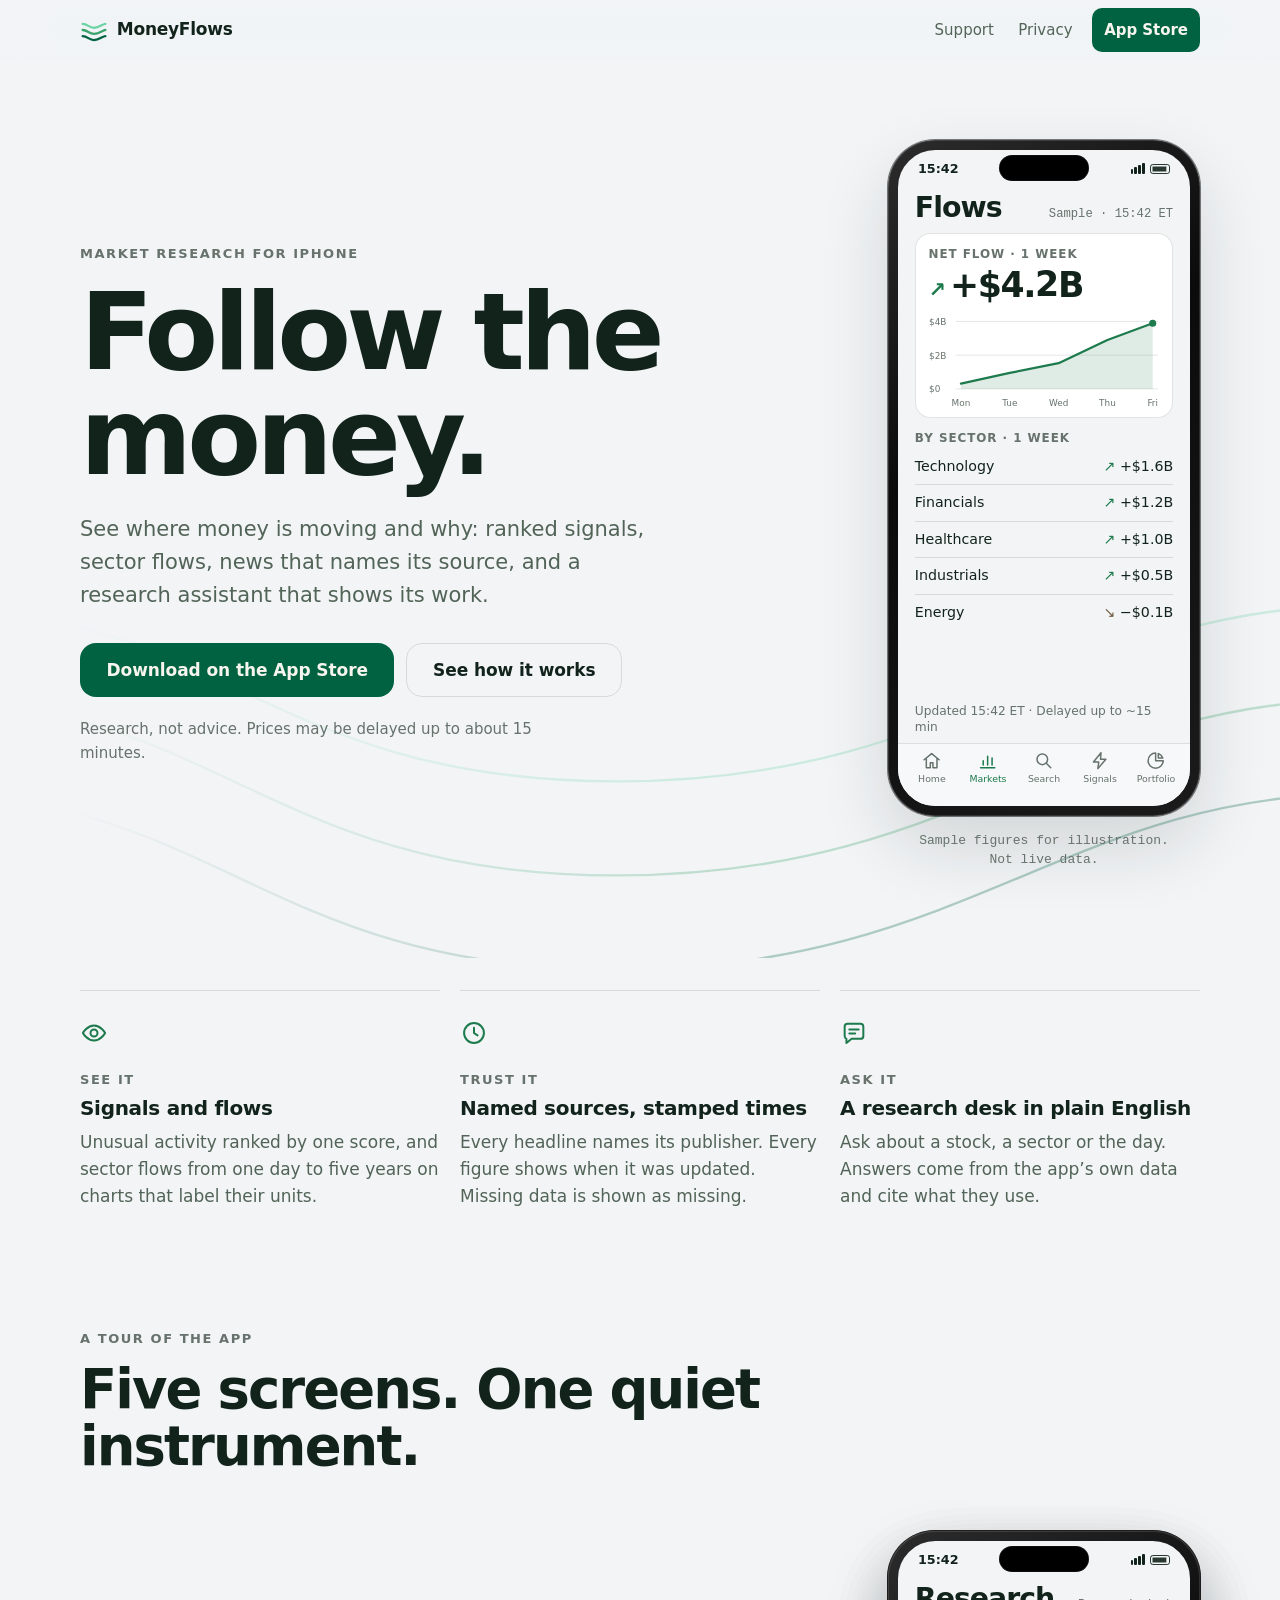
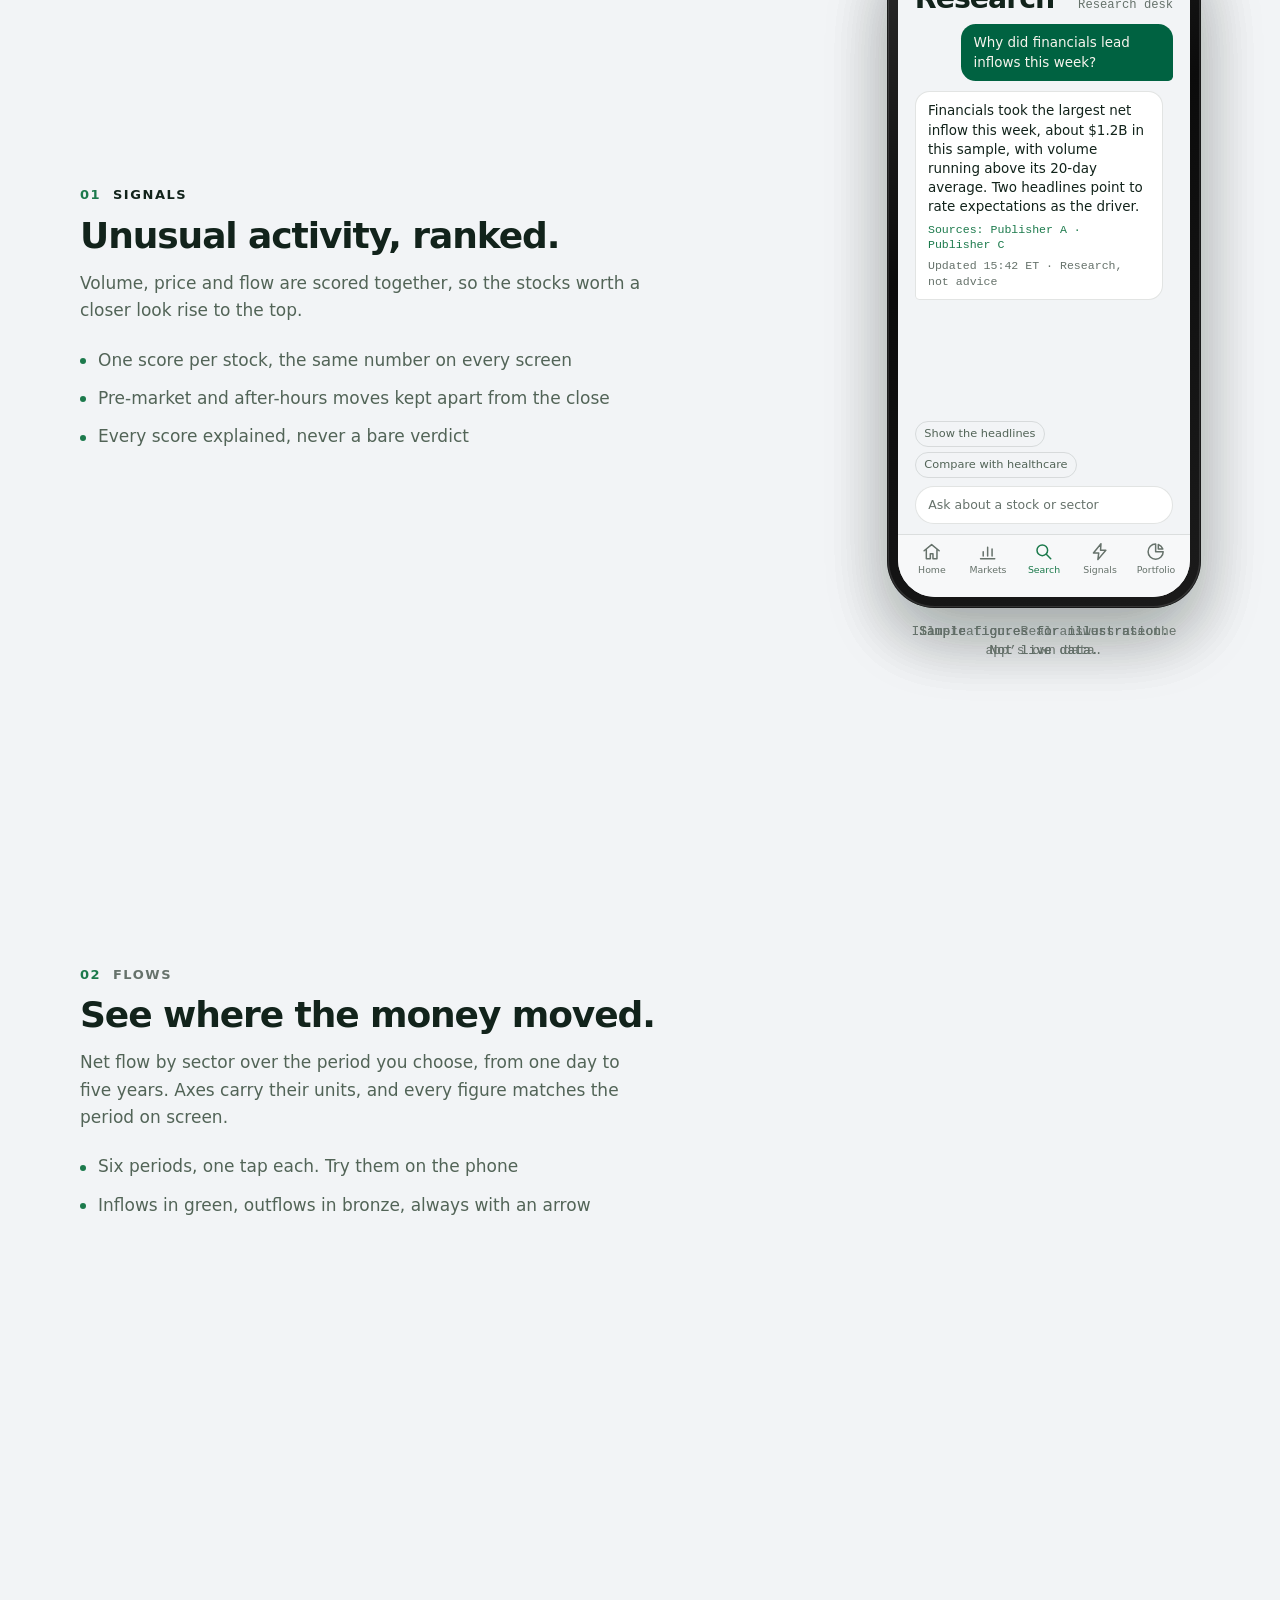
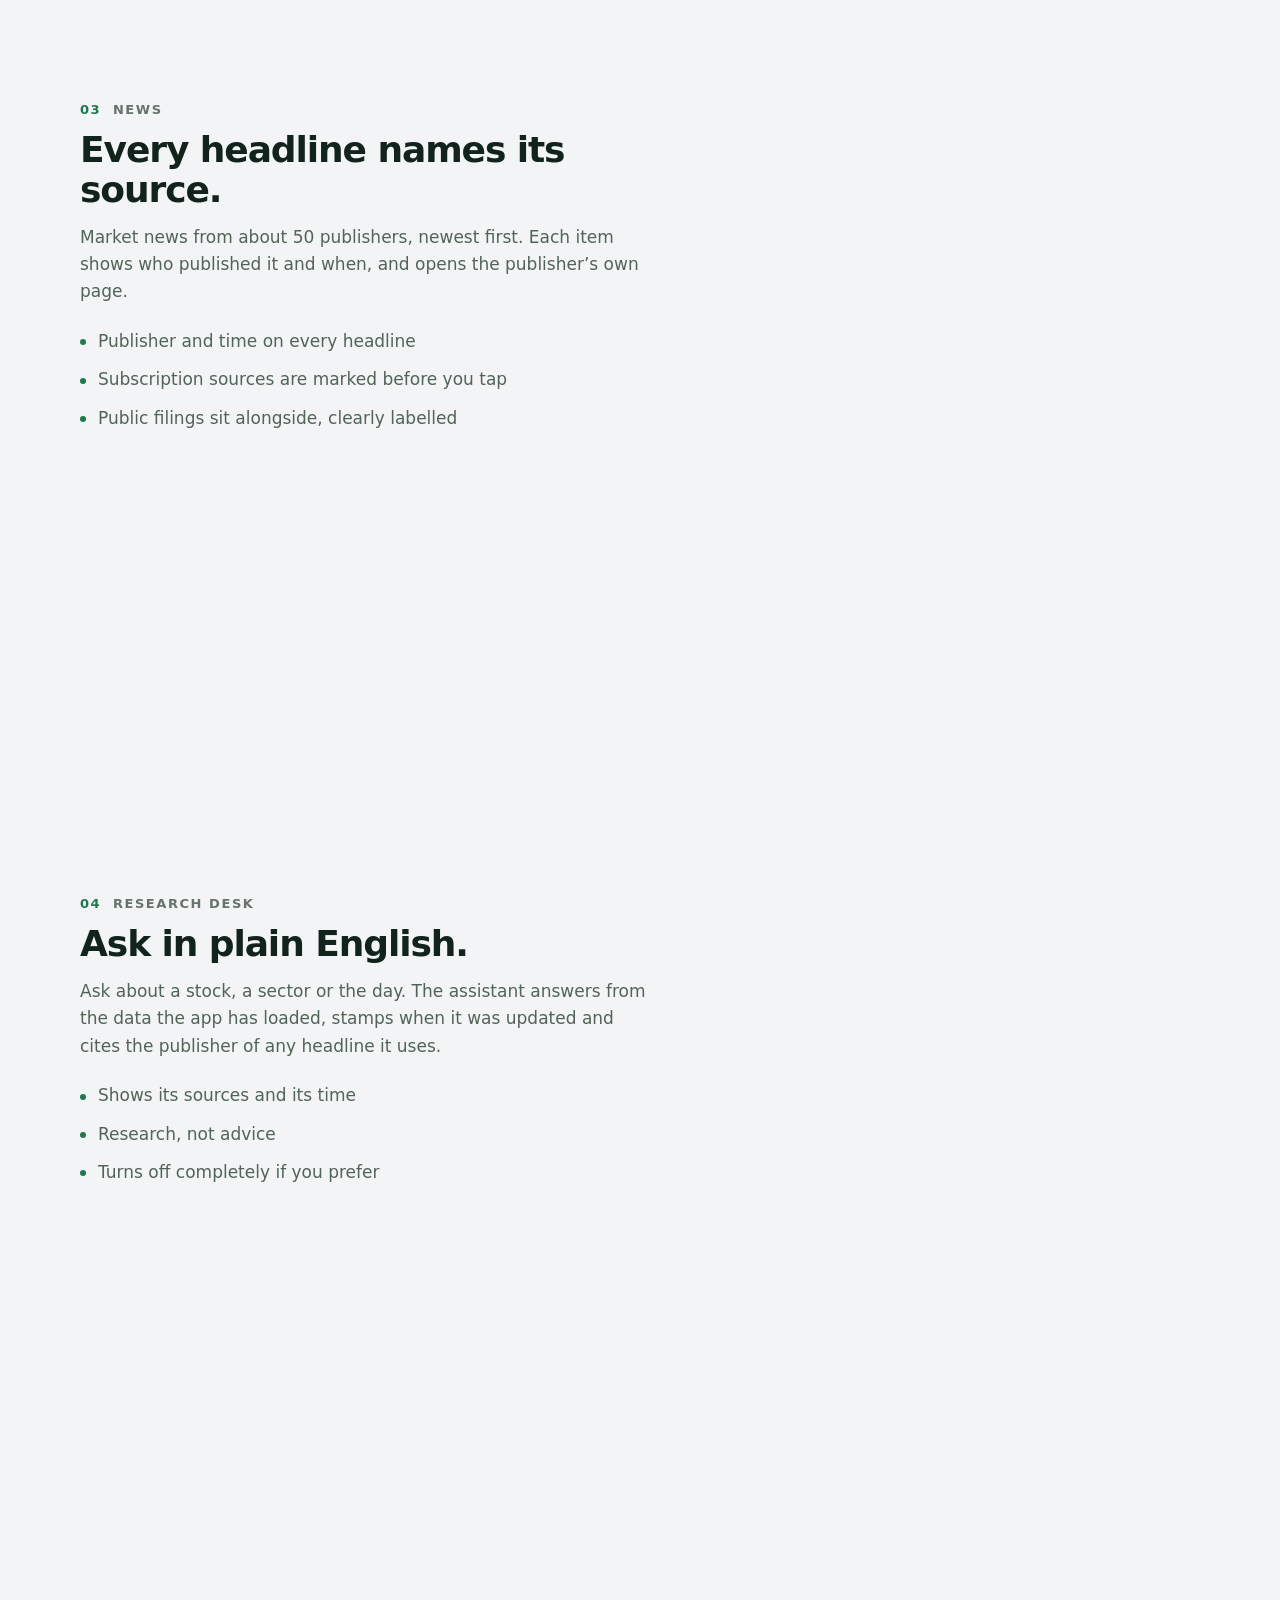
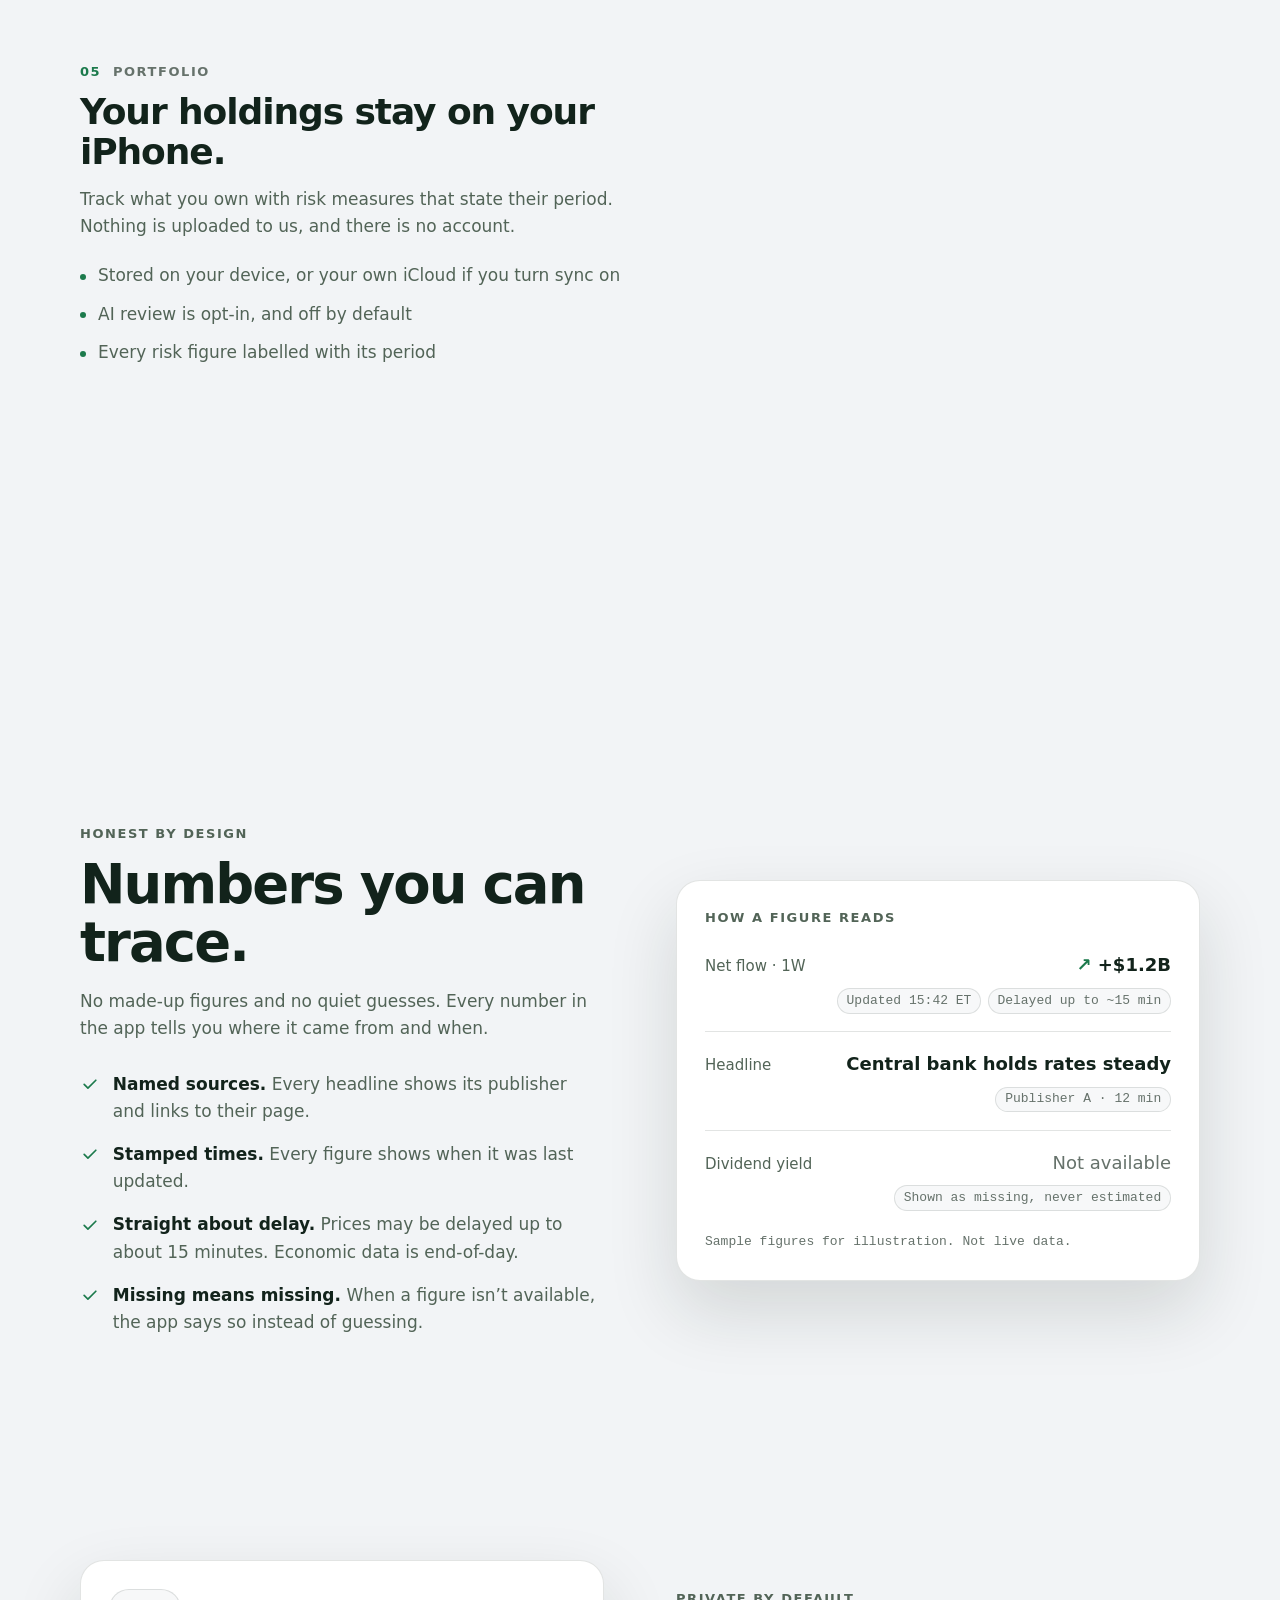
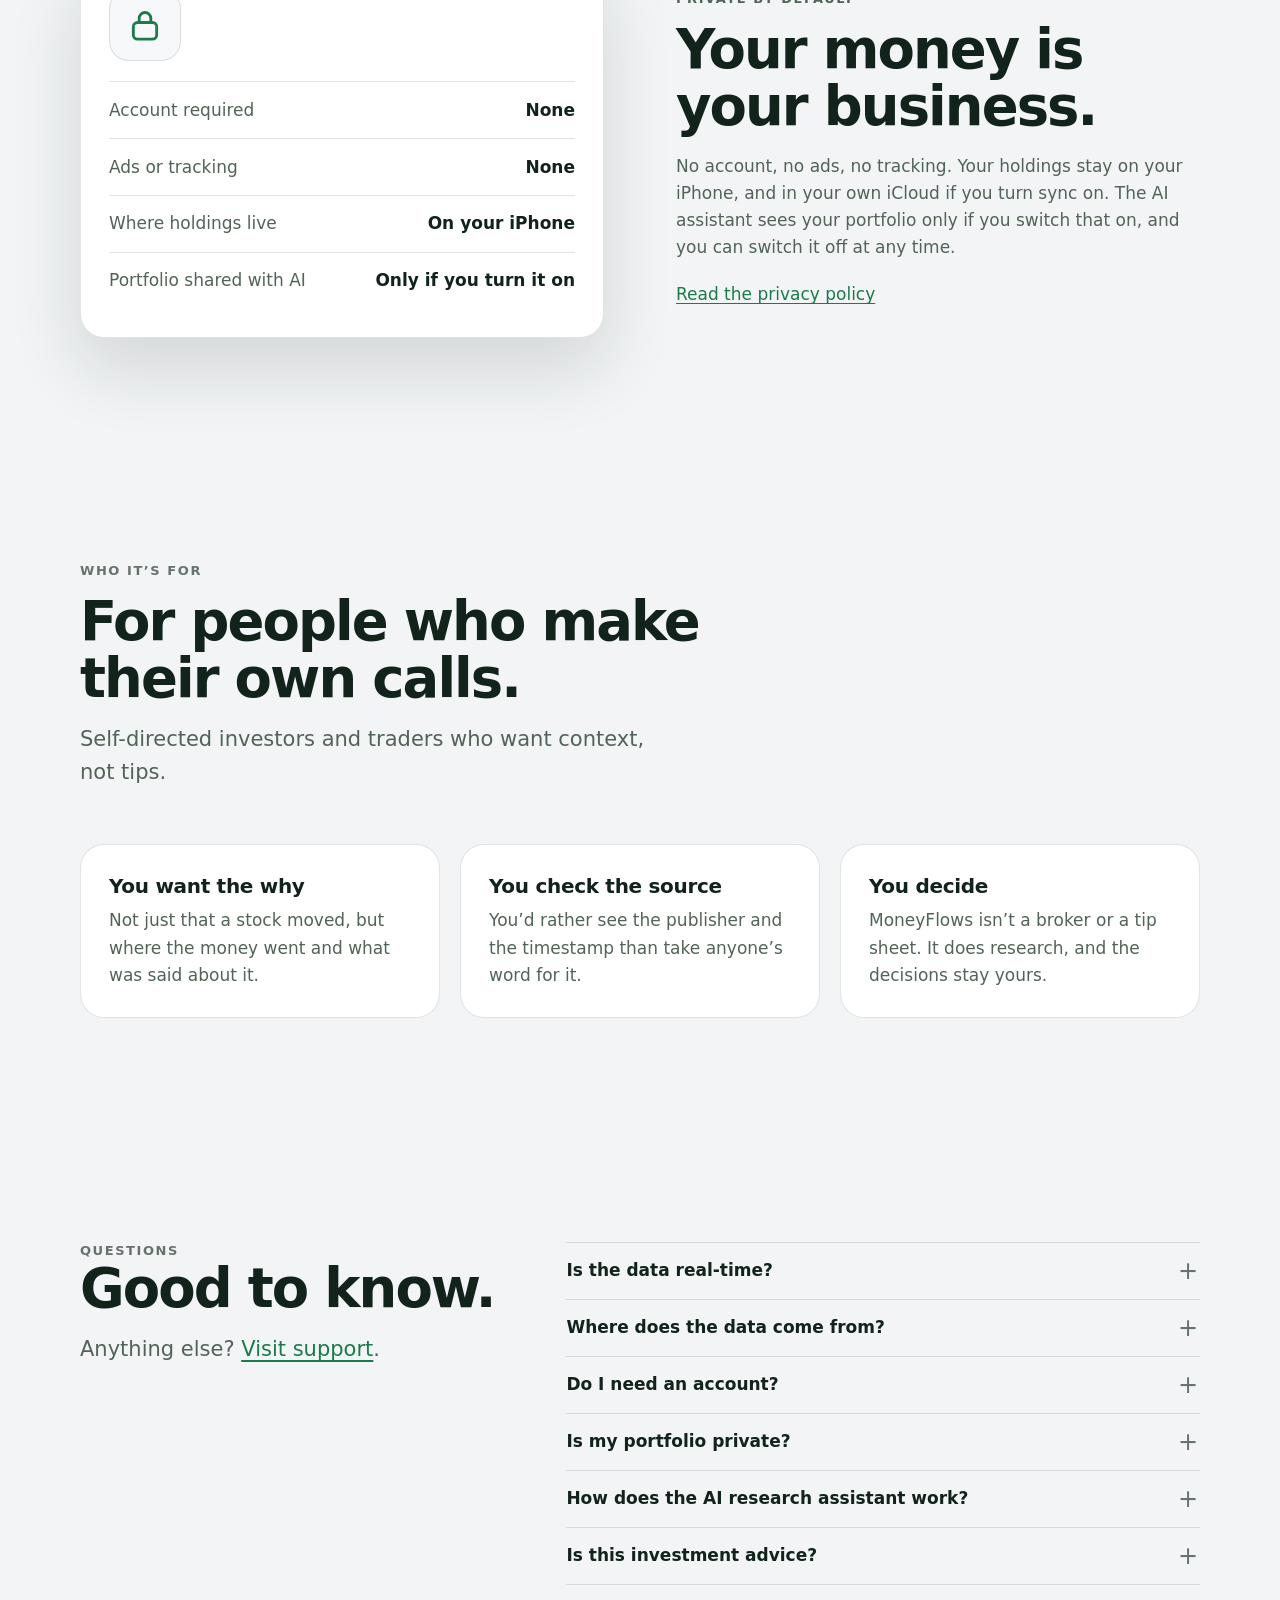
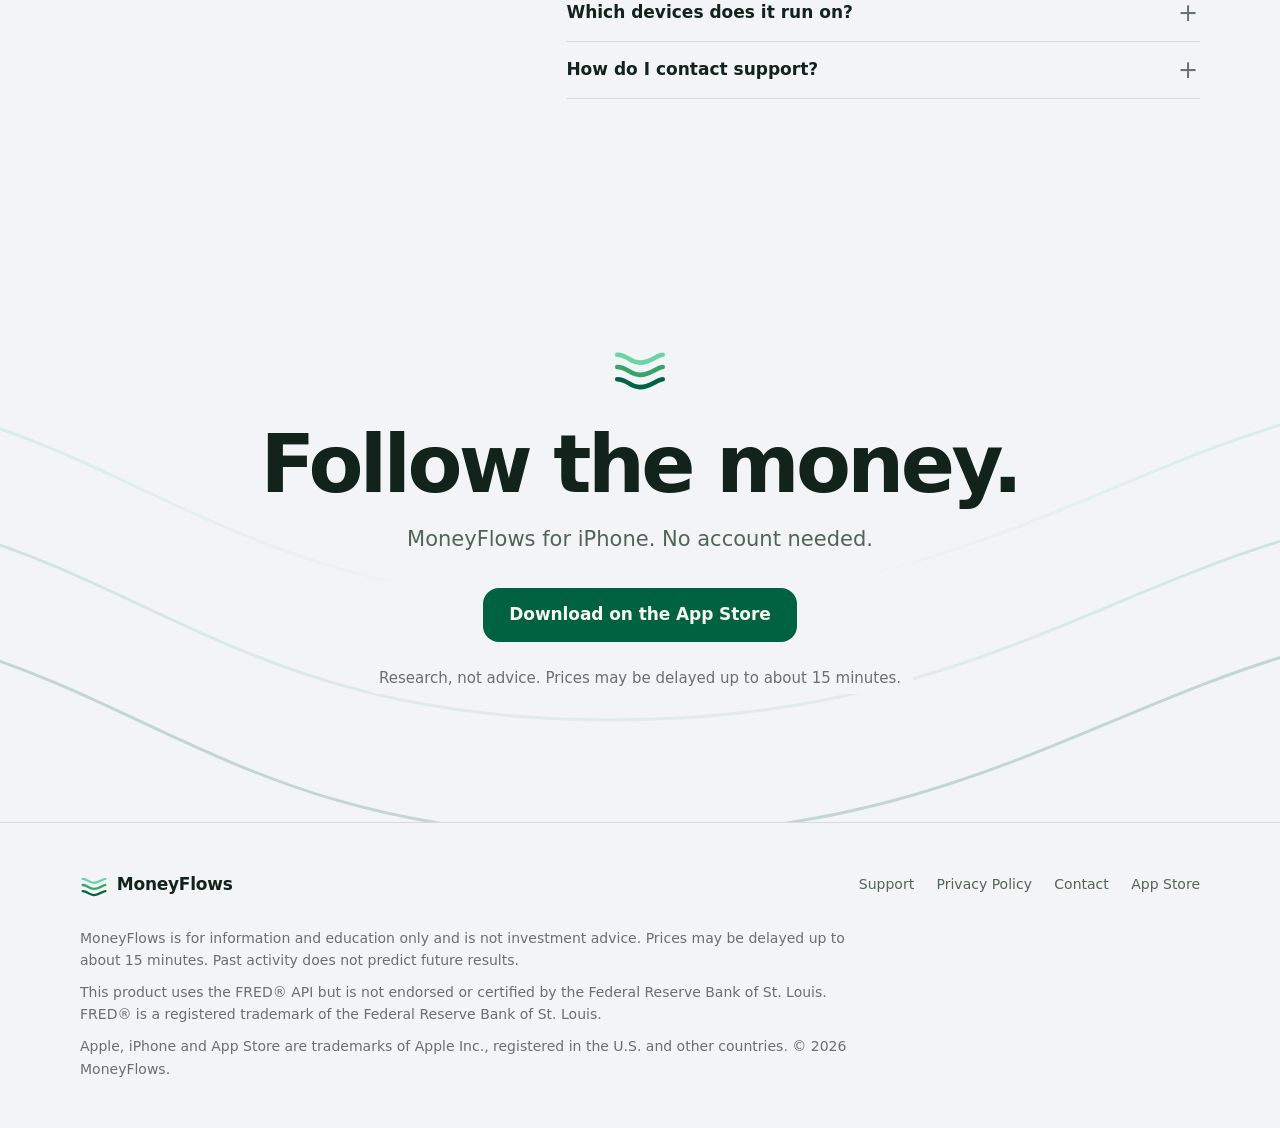
==== commit c15bed23: "Skip link moves focus, larger mockup labels, CTA fine print above ribbon" ====
--- a/index.html
+++ b/index.html
@@ -48,7 +48,7 @@
 <symbol id="i-chat" viewBox="0 0 24 24"><path d="M4 6.5A2.5 2.5 0 0 1 6.5 4h11A2.5 2.5 0 0 1 20 6.5v8a2.5 2.5 0 0 1-2.5 2.5H10l-4.5 3.5V17A2.5 2.5 0 0 1 4 14.5z" fill="none" stroke="currentColor" stroke-width="1.7" stroke-linejoin="round"/><path d="M8 9h8M8 12.5h5" stroke="currentColor" stroke-width="1.7" stroke-linecap="round"/></symbol>
 <symbol id="i-check" viewBox="0 0 24 24"><path d="m5 12.5 4.5 4.5L19 7.5" fill="none" stroke="currentColor" stroke-width="2" stroke-linecap="round" stroke-linejoin="round"/></symbol>
 </svg>
-<main id="main">
+<main id="main" tabindex="-1">
 <section class="hero" aria-labelledby="hero-h">
   <svg class="ribbon" viewBox="0 0 1200 420" width="1200" height="420" preserveAspectRatio="xMidYMid slice" aria-hidden="true" focusable="false">
 <path pathLength="1" d="M-20 120c260 0 300 150 600 150S960 120 1220 120" stroke="#6bd3a4"/>
--- a/styles.css
+++ b/styles.css
@@ -165,10 +165,10 @@
 .app { flex: 1; min-height: 0; padding: 1.5cqw 5.5cqw 0; display: flex; flex-direction: column; overflow: hidden; }
 .app-title { display: flex; justify-content: space-between; align-items: baseline; gap: 0.5em; margin-bottom: 0.7em; }
 .app-title > b { font-size: 2em; letter-spacing: -0.035em; line-height: 1.1; }
-.screen .stamp { font-size: 0.8em; line-height: 1.35; }
-.app-eye { font-size: 0.78em; font-weight: 600; letter-spacing: 0.08em; text-transform: uppercase; color: var(--ink3); }
+.screen .stamp { font-size: 0.86em; line-height: 1.35; }
+.app-eye { font-size: 0.84em; font-weight: 600; letter-spacing: 0.08em; text-transform: uppercase; color: var(--ink3); }
 .app-eye.pad { margin: 1em 0 0.2em; }
-.app-note { margin-top: auto; padding: 0.8em 0 0.6em; font-size: 0.82em; color: var(--ink3); }
+.app-note { margin-top: auto; padding: 0.8em 0 0.6em; font-size: 0.86em; color: var(--ink3); }
 .tile { background: var(--surface); border: 1px solid var(--hair); border-radius: 1.1em; padding: 0.85em 0.9em 0.6em; box-shadow: inset 0 1px 0 var(--lit); }
 .big { display: flex; align-items: baseline; gap: 0.15em; font-size: 2.45em; font-weight: 700; letter-spacing: -0.04em; line-height: 1.1; margin: 0.1em 0 0.15em; }
 .big > .up { font-size: 0.6em; }
@@ -330,7 +330,9 @@
 details p { color: var(--ink2); padding: 0 2.5rem 1.25rem 0; overflow-wrap: anywhere; }
 
 .cta-band { position: relative; overflow: hidden; text-align: center; padding: clamp(5rem, 11vw, 8rem) 0; }
-.cta-band .wrap { position: relative; }
+.cta-band .wrap { position: relative; z-index: 1; }
+.cta-band .fine { position: relative; padding: 0.25rem 0.75rem; border-radius: 10px; background: var(--field); width: fit-content; max-width: 100%; }
+main:focus { outline: none; }
 .cta-glyph { width: 56px; height: 56px; margin-bottom: 1.25rem; }
 .cta-band h2 { font-size: clamp(2.6rem, 7vw, 5rem); letter-spacing: -0.045em; }
 .cta-band .lede { margin: 1rem auto 0; }
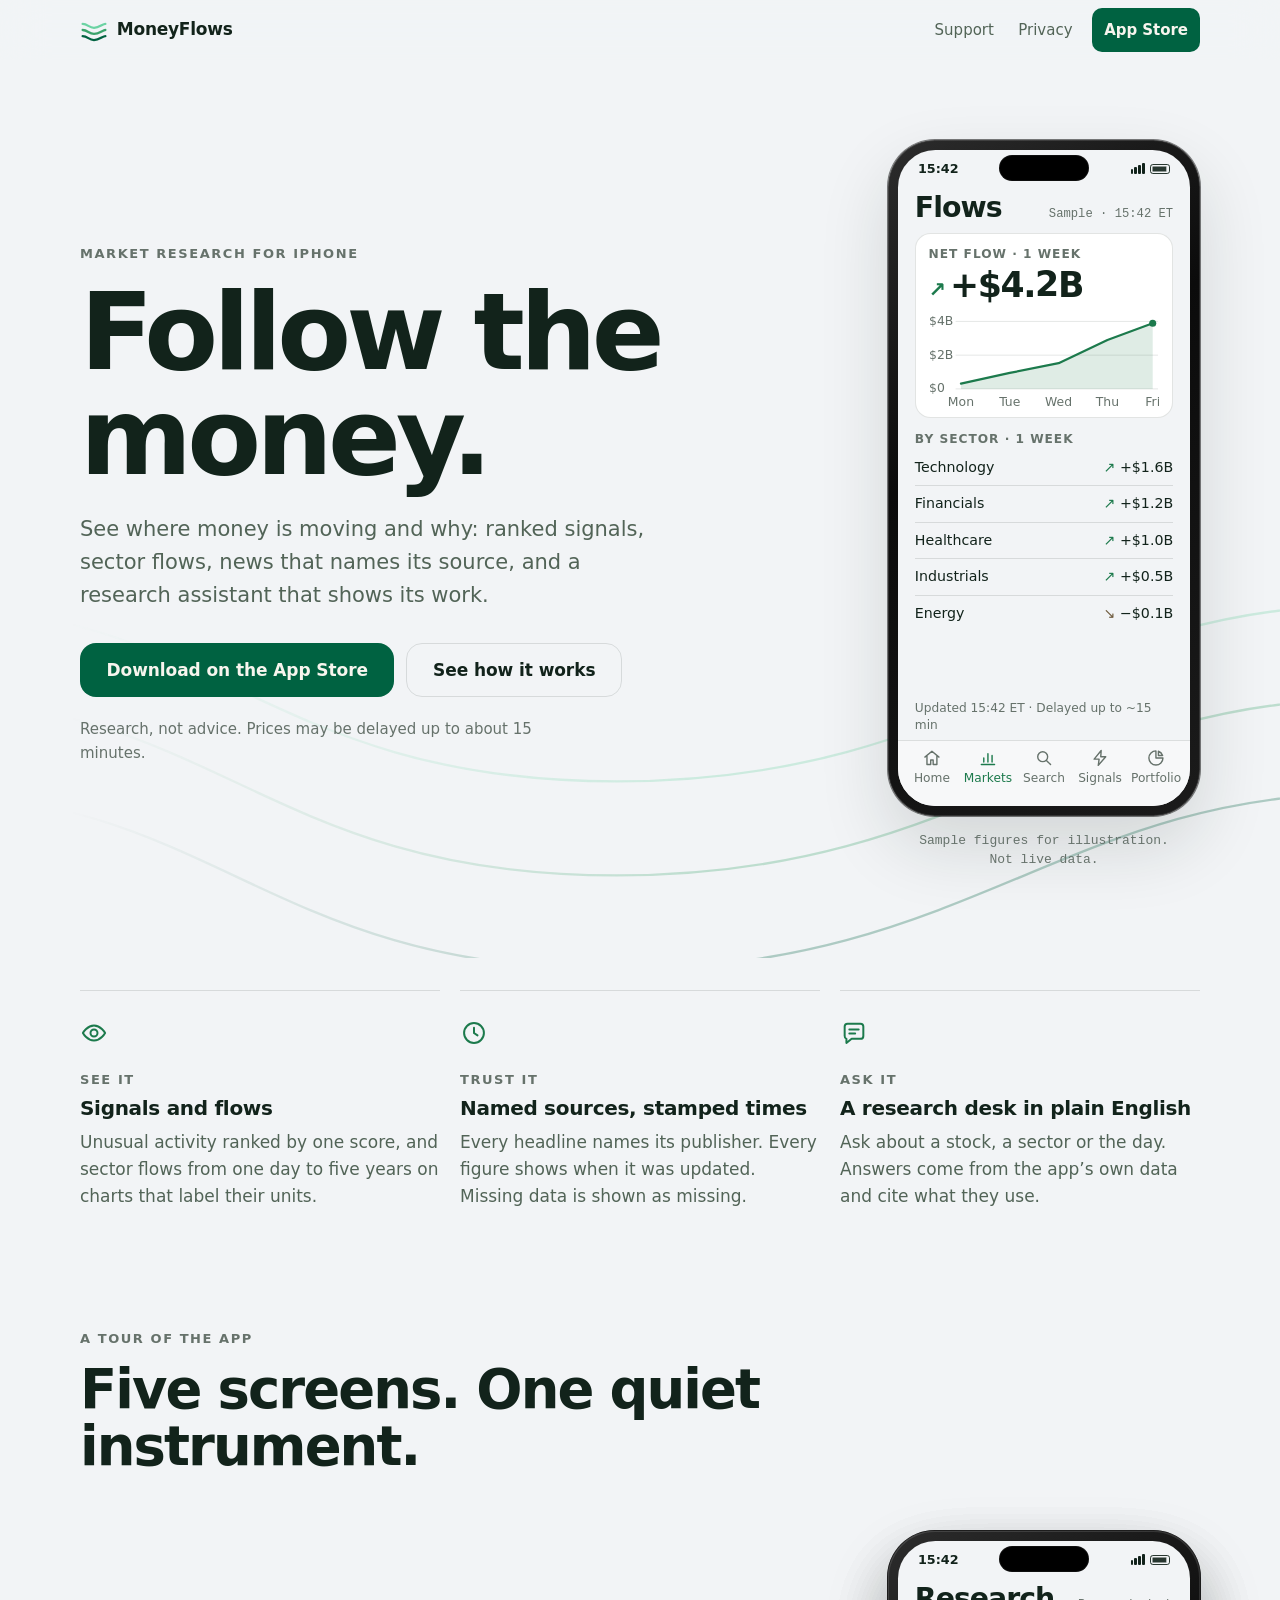
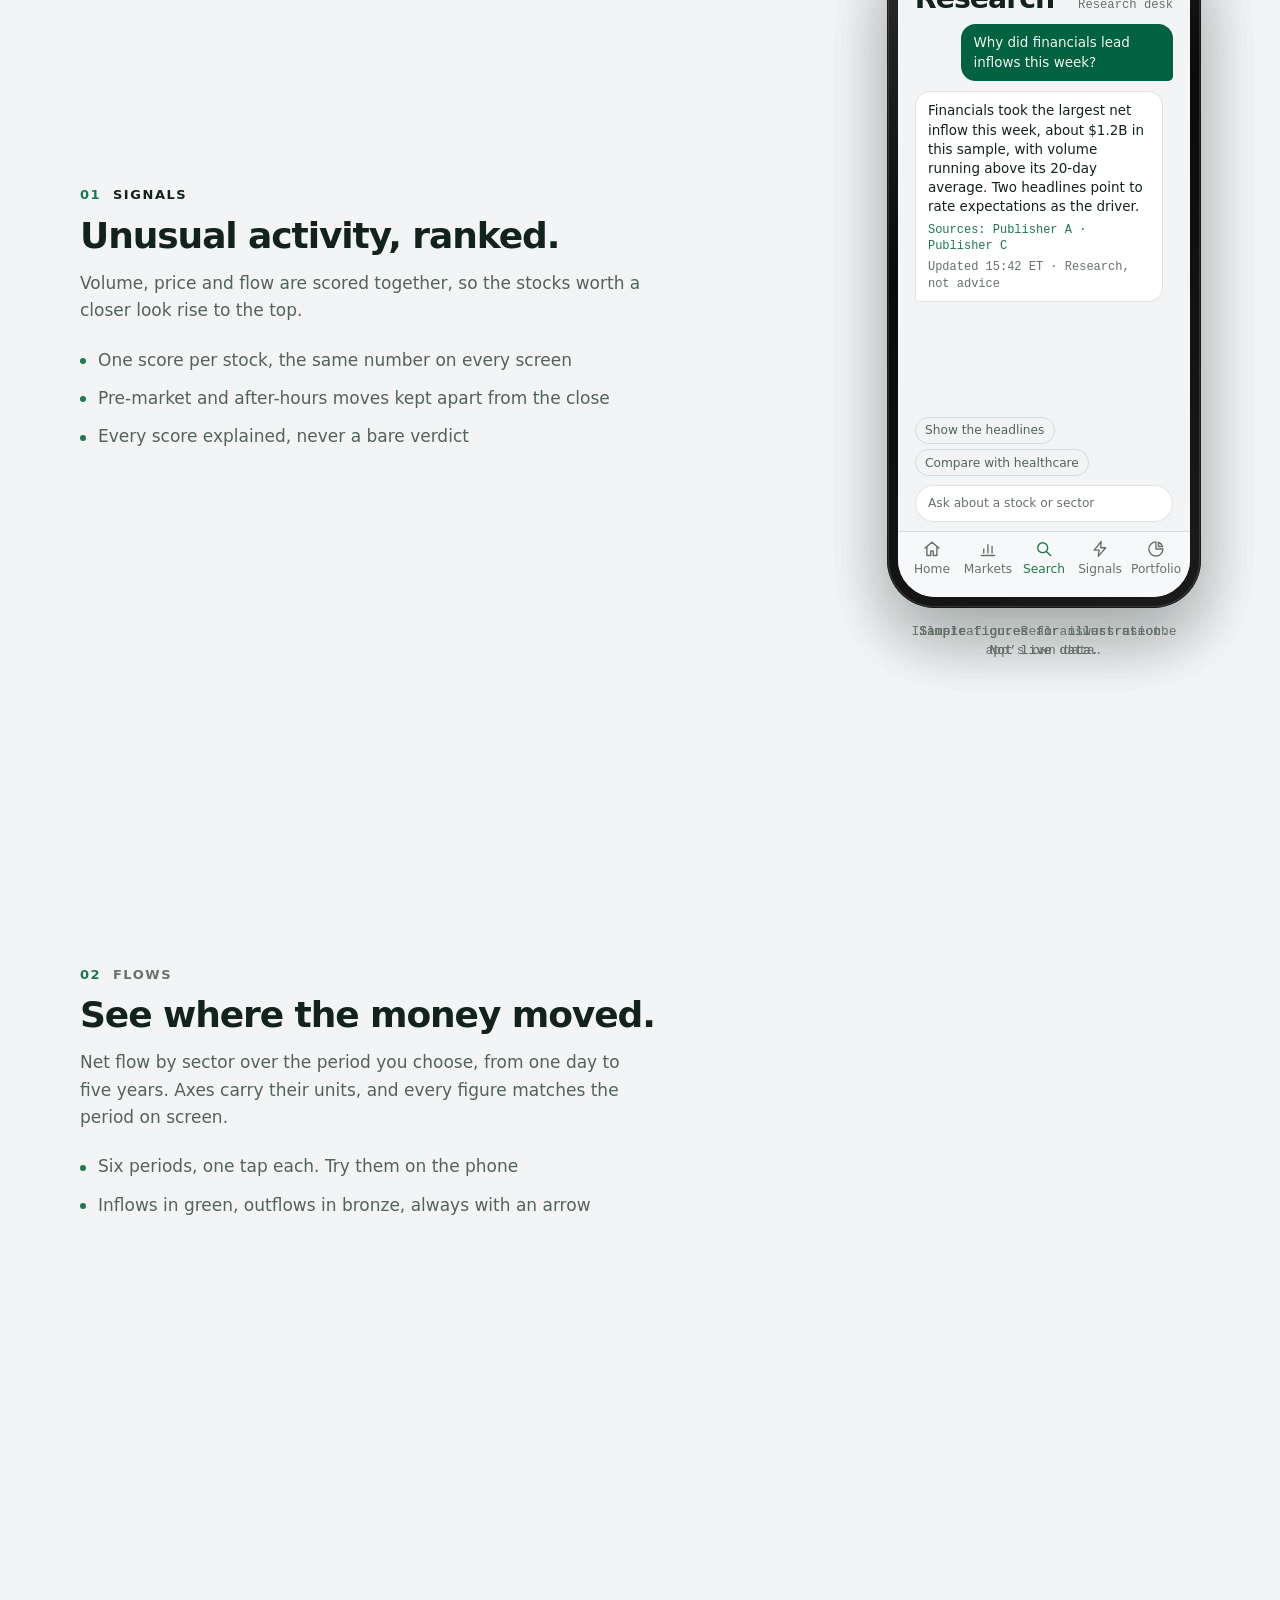
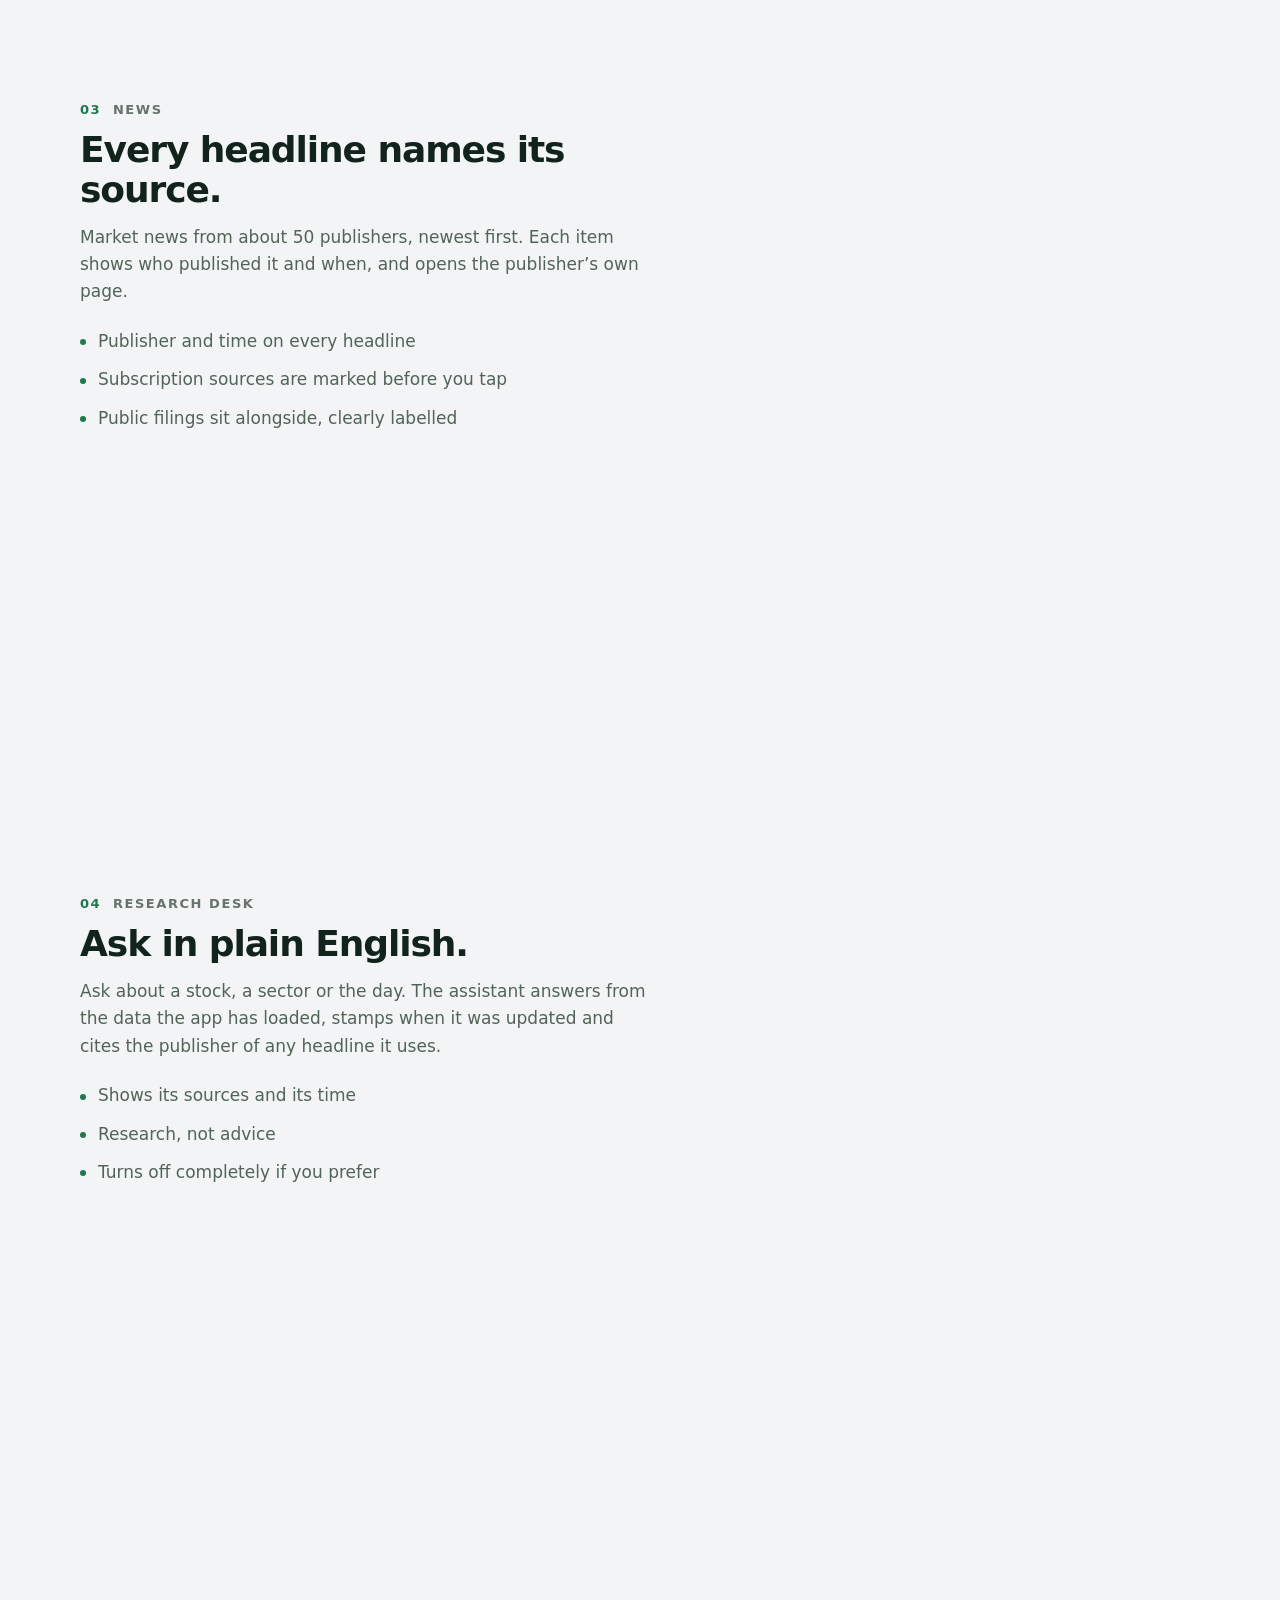
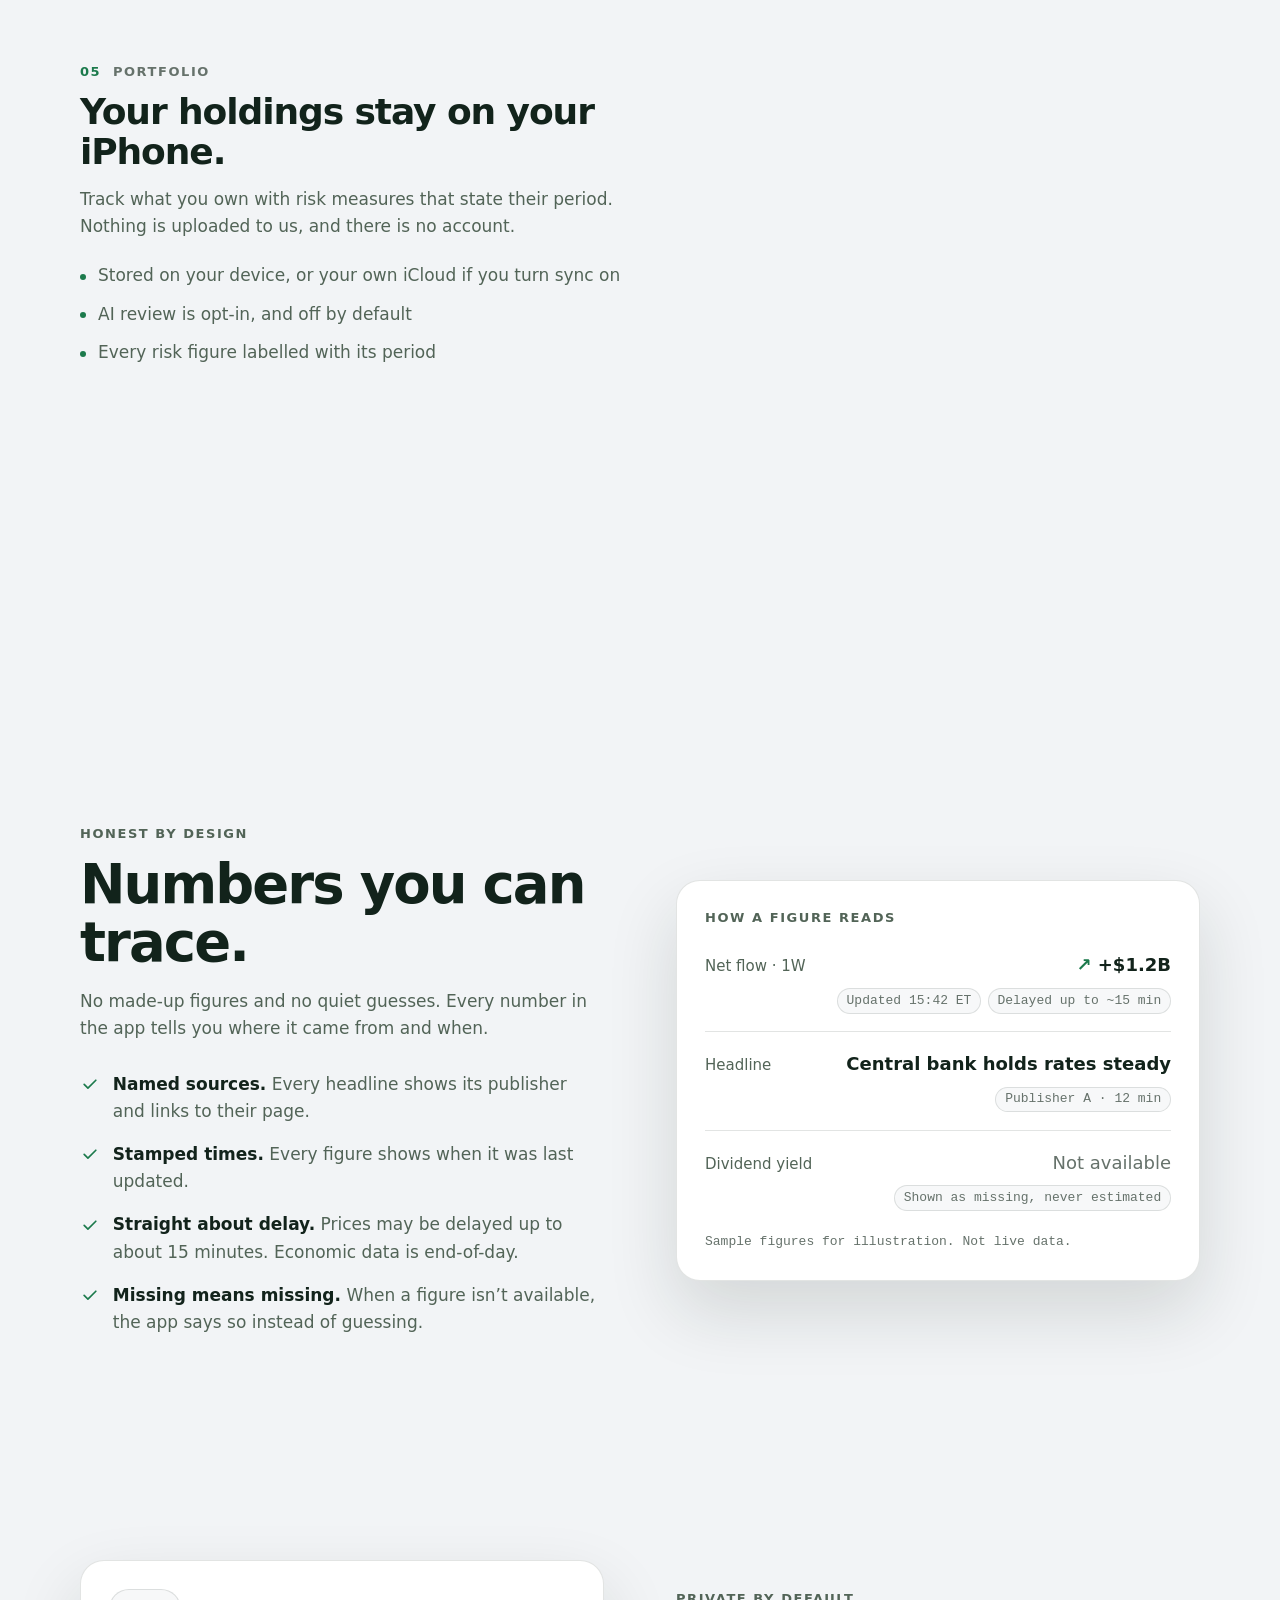
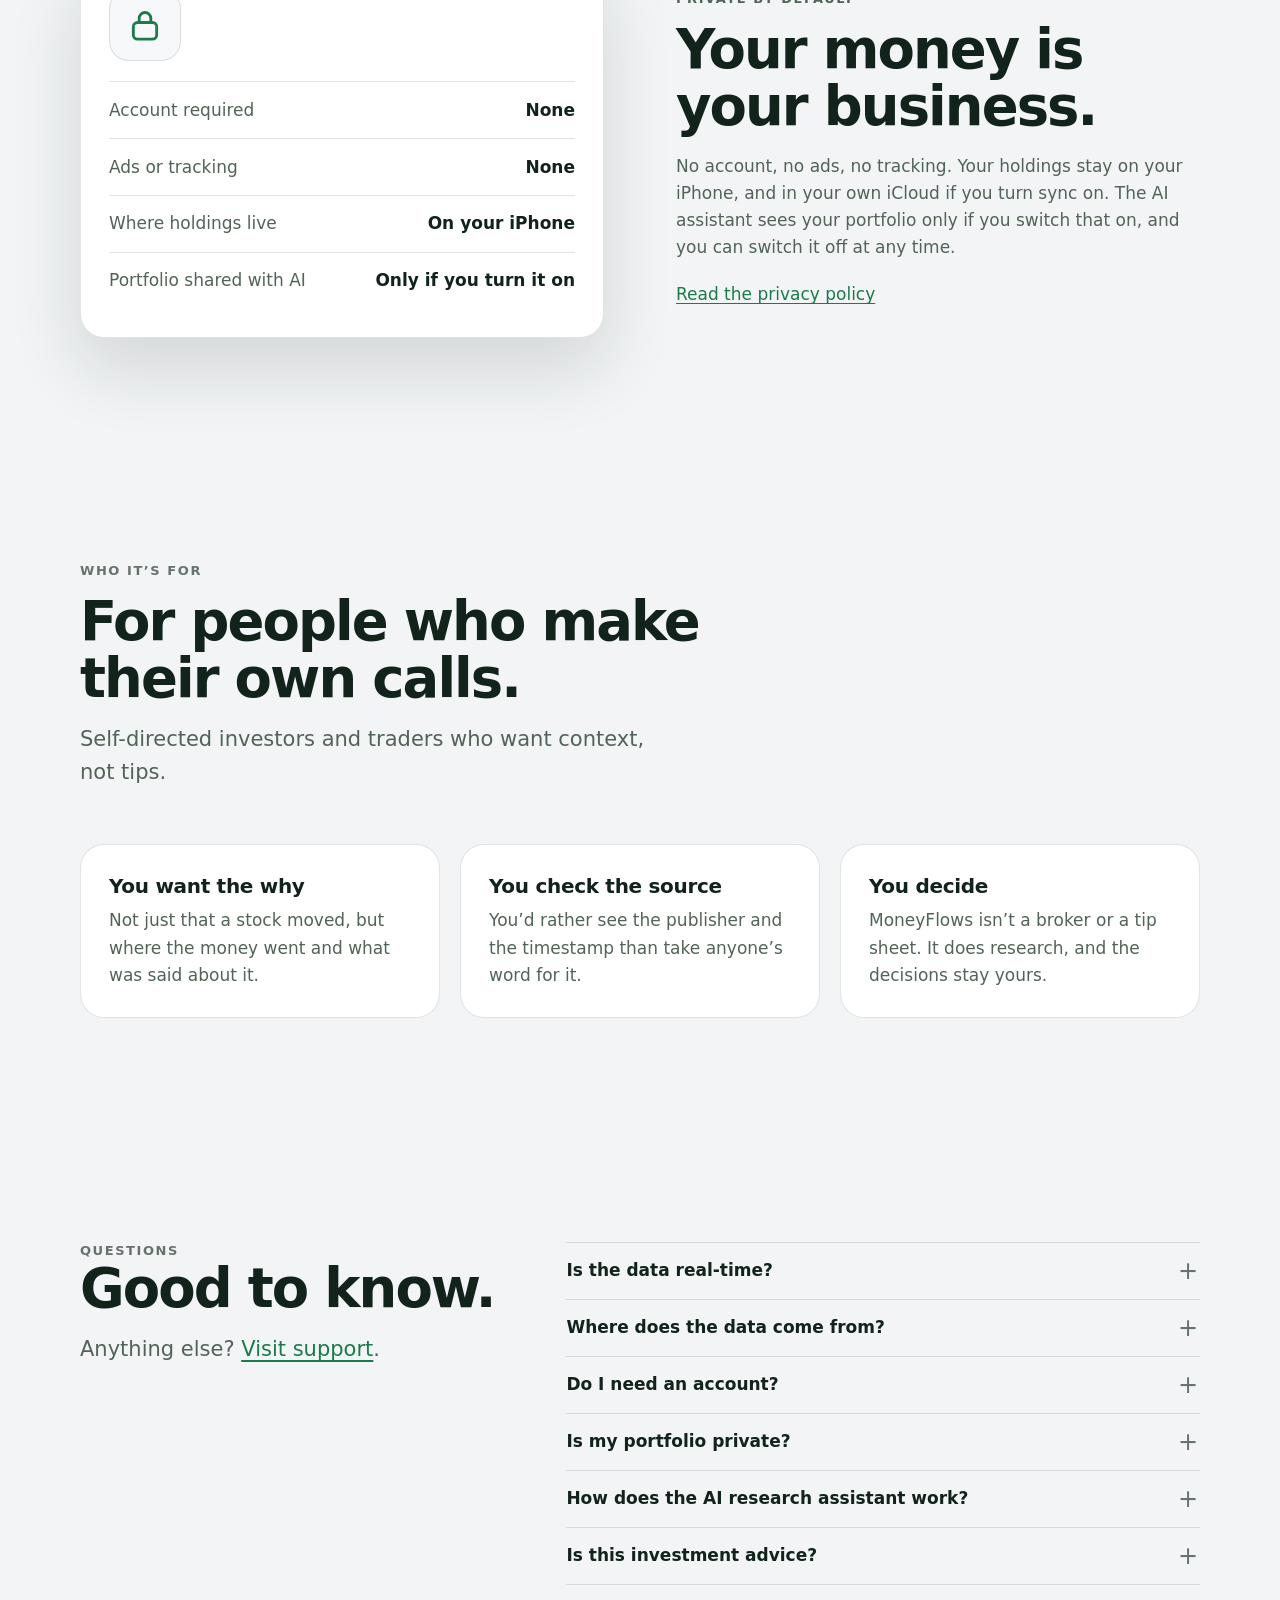
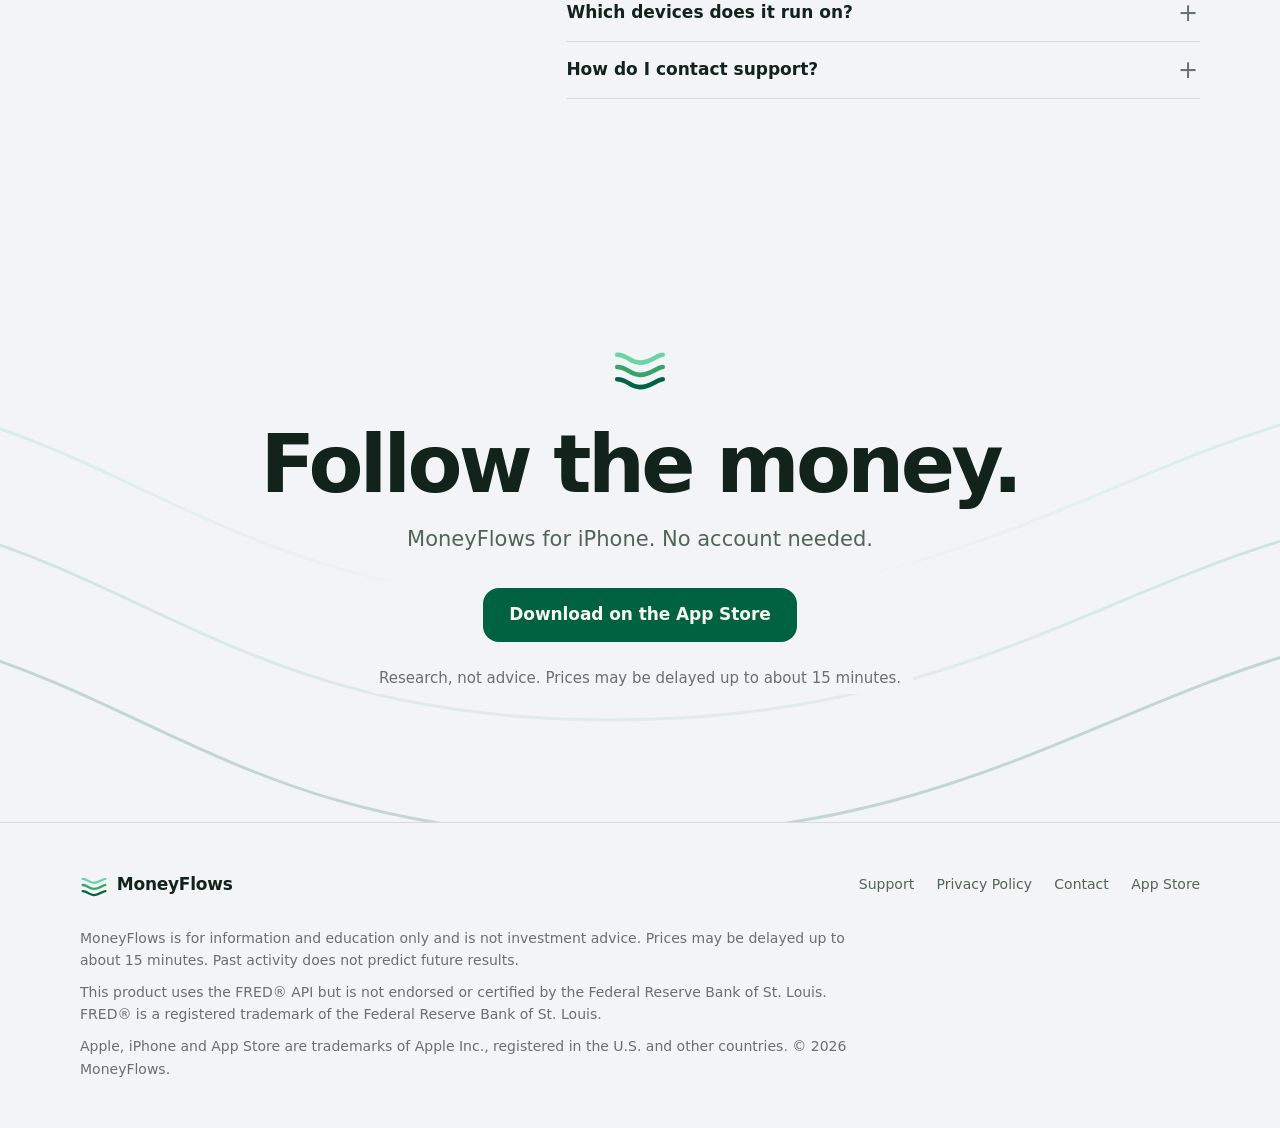
==== commit 08641af3: "Phone illustrations: 12px label floor, no clipped screens" ====
--- a/index.html
+++ b/index.html
@@ -120,8 +120,8 @@
 </article><div class="device"><figure data-i="0" style="--o:2" class="shot " id="shot-signals" data-name="Signals">
   <div class="phone"><div class="screen"><div class="status" aria-hidden="true"><span class="clock">15:42</span><span class="island"></span><span class="sys"><i></i><i></i><i></i><i></i><em></em></span></div><div class="app"><div class="app-title"><b>Signals</b><span class="stamp">Updated 15:42 ET</span></div>
 <div class="chips" aria-hidden="true"><span class="on">Unusual activity</span><span>Today</span></div>
-<ul class="list sig"><li class="row" style="--i:0"><span class="ring" style="--s:84"><svg viewBox="0 0 36 36" width="36" height="36" aria-hidden="true"><circle class="rt" cx="18" cy="18" r="15.5" pathLength="100"/><circle class="rv" cx="18" cy="18" r="15.5" pathLength="100"/></svg><b class="tab">84</b><span class="sr"> score</span></span><span class="who"><b>Company A</b><span class="stamp">Technology &middot; 2.4&times; vol</span></span><span class="tab chg"><span class="up" aria-hidden="true">&#8599;</span> +3.1%</span></li><li class="row" style="--i:1"><span class="ring" style="--s:72"><svg viewBox="0 0 36 36" width="36" height="36" aria-hidden="true"><circle class="rt" cx="18" cy="18" r="15.5" pathLength="100"/><circle class="rv" cx="18" cy="18" r="15.5" pathLength="100"/></svg><b class="tab">72</b><span class="sr"> score</span></span><span class="who"><b>Company B</b><span class="stamp">Financials &middot; 2.0&times; vol</span></span><span class="tab chg"><span class="up" aria-hidden="true">&#8599;</span> +1.2%</span></li><li class="row" style="--i:2"><span class="ring" style="--s:66"><svg viewBox="0 0 36 36" width="36" height="36" aria-hidden="true"><circle class="rt" cx="18" cy="18" r="15.5" pathLength="100"/><circle class="rv" cx="18" cy="18" r="15.5" pathLength="100"/></svg><b class="tab">66</b><span class="sr"> score</span></span><span class="who"><b>Company C</b><span class="stamp">Healthcare &middot; 1.8&times; vol</span></span><span class="tab chg"><span class="up" aria-hidden="true">&#8599;</span> +0.8%</span></li><li class="row" style="--i:3"><span class="ring" style="--s:58"><svg viewBox="0 0 36 36" width="36" height="36" aria-hidden="true"><circle class="rt" cx="18" cy="18" r="15.5" pathLength="100"/><circle class="rv" cx="18" cy="18" r="15.5" pathLength="100"/></svg><b class="tab">58</b><span class="sr"> score</span></span><span class="who"><b>Company D</b><span class="stamp">Energy &middot; 1.6&times; vol</span></span><span class="tab chg"><span class="down" aria-hidden="true">&#8600;</span> &minus;0.7%</span></li><li class="row" style="--i:4"><span class="ring" style="--s:51"><svg viewBox="0 0 36 36" width="36" height="36" aria-hidden="true"><circle class="rt" cx="18" cy="18" r="15.5" pathLength="100"/><circle class="rv" cx="18" cy="18" r="15.5" pathLength="100"/></svg><b class="tab">51</b><span class="sr"> score</span></span><span class="who"><b>Company E</b><span class="stamp">Industrials &middot; 1.4&times; vol</span></span><span class="tab chg"><span class="up" aria-hidden="true">&#8599;</span> +0.3%</span></li><li class="row" style="--i:5"><span class="ring" style="--s:47"><svg viewBox="0 0 36 36" width="36" height="36" aria-hidden="true"><circle class="rt" cx="18" cy="18" r="15.5" pathLength="100"/><circle class="rv" cx="18" cy="18" r="15.5" pathLength="100"/></svg><b class="tab">47</b><span class="sr"> score</span></span><span class="who"><b>Company F</b><span class="stamp">Utilities &middot; 1.3&times; vol</span></span><span class="tab chg"><span class="up" aria-hidden="true">&#8599;</span> +0.2%</span></li><li class="row" style="--i:6"><span class="ring" style="--s:44"><svg viewBox="0 0 36 36" width="36" height="36" aria-hidden="true"><circle class="rt" cx="18" cy="18" r="15.5" pathLength="100"/><circle class="rv" cx="18" cy="18" r="15.5" pathLength="100"/></svg><b class="tab">44</b><span class="sr"> score</span></span><span class="who"><b>Company G</b><span class="stamp">Staples &middot; 1.2&times; vol</span></span><span class="tab chg"><span class="down" aria-hidden="true">&#8600;</span> &minus;0.4%</span></li></ul>
-<p class="app-note">One score per stock, the same on every screen.</p></div><div class="tabs" aria-hidden="true"><span class=""><svg class="ico" width="24" height="24" aria-hidden="true" focusable="false"><use href="#i-home"/></svg><b>Home</b></span><span class=""><svg class="ico" width="24" height="24" aria-hidden="true" focusable="false"><use href="#i-markets"/></svg><b>Markets</b></span><span class=""><svg class="ico" width="24" height="24" aria-hidden="true" focusable="false"><use href="#i-search"/></svg><b>Search</b></span><span class="on"><svg class="ico" width="24" height="24" aria-hidden="true" focusable="false"><use href="#i-signals"/></svg><b>Signals</b></span><span class=""><svg class="ico" width="24" height="24" aria-hidden="true" focusable="false"><use href="#i-portfolio"/></svg><b>Portfolio</b></span></div></div></div>
+<ul class="list sig"><li class="row" style="--i:0"><span class="ring" style="--s:84"><svg viewBox="0 0 36 36" width="36" height="36" aria-hidden="true"><circle class="rt" cx="18" cy="18" r="15.5" pathLength="100"/><circle class="rv" cx="18" cy="18" r="15.5" pathLength="100"/></svg><b class="tab">84</b><span class="sr"> score</span></span><span class="who"><b>Company A</b><span class="stamp">2.4&times; vol &middot; Technology</span></span><span class="tab chg"><span class="up" aria-hidden="true">&#8599;</span> +3.1%</span></li><li class="row" style="--i:1"><span class="ring" style="--s:72"><svg viewBox="0 0 36 36" width="36" height="36" aria-hidden="true"><circle class="rt" cx="18" cy="18" r="15.5" pathLength="100"/><circle class="rv" cx="18" cy="18" r="15.5" pathLength="100"/></svg><b class="tab">72</b><span class="sr"> score</span></span><span class="who"><b>Company B</b><span class="stamp">2.0&times; vol &middot; Financials</span></span><span class="tab chg"><span class="up" aria-hidden="true">&#8599;</span> +1.2%</span></li><li class="row" style="--i:2"><span class="ring" style="--s:66"><svg viewBox="0 0 36 36" width="36" height="36" aria-hidden="true"><circle class="rt" cx="18" cy="18" r="15.5" pathLength="100"/><circle class="rv" cx="18" cy="18" r="15.5" pathLength="100"/></svg><b class="tab">66</b><span class="sr"> score</span></span><span class="who"><b>Company C</b><span class="stamp">1.8&times; vol &middot; Healthcare</span></span><span class="tab chg"><span class="up" aria-hidden="true">&#8599;</span> +0.8%</span></li><li class="row" style="--i:3"><span class="ring" style="--s:58"><svg viewBox="0 0 36 36" width="36" height="36" aria-hidden="true"><circle class="rt" cx="18" cy="18" r="15.5" pathLength="100"/><circle class="rv" cx="18" cy="18" r="15.5" pathLength="100"/></svg><b class="tab">58</b><span class="sr"> score</span></span><span class="who"><b>Company D</b><span class="stamp">1.6&times; vol &middot; Energy</span></span><span class="tab chg"><span class="down" aria-hidden="true">&#8600;</span> &minus;0.7%</span></li><li class="row" style="--i:4"><span class="ring" style="--s:51"><svg viewBox="0 0 36 36" width="36" height="36" aria-hidden="true"><circle class="rt" cx="18" cy="18" r="15.5" pathLength="100"/><circle class="rv" cx="18" cy="18" r="15.5" pathLength="100"/></svg><b class="tab">51</b><span class="sr"> score</span></span><span class="who"><b>Company E</b><span class="stamp">1.4&times; vol &middot; Industrials</span></span><span class="tab chg"><span class="up" aria-hidden="true">&#8599;</span> +0.3%</span></li><li class="row" style="--i:5"><span class="ring" style="--s:47"><svg viewBox="0 0 36 36" width="36" height="36" aria-hidden="true"><circle class="rt" cx="18" cy="18" r="15.5" pathLength="100"/><circle class="rv" cx="18" cy="18" r="15.5" pathLength="100"/></svg><b class="tab">47</b><span class="sr"> score</span></span><span class="who"><b>Company F</b><span class="stamp">1.3&times; vol &middot; Utilities</span></span><span class="tab chg"><span class="up" aria-hidden="true">&#8599;</span> +0.2%</span></li></ul>
+<p class="app-note">One score per stock, on every screen.</p></div><div class="tabs" aria-hidden="true"><span class=""><svg class="ico" width="24" height="24" aria-hidden="true" focusable="false"><use href="#i-home"/></svg><b>Home</b></span><span class=""><svg class="ico" width="24" height="24" aria-hidden="true" focusable="false"><use href="#i-markets"/></svg><b>Markets</b></span><span class=""><svg class="ico" width="24" height="24" aria-hidden="true" focusable="false"><use href="#i-search"/></svg><b>Search</b></span><span class="on"><svg class="ico" width="24" height="24" aria-hidden="true" focusable="false"><use href="#i-signals"/></svg><b>Signals</b></span><span class=""><svg class="ico" width="24" height="24" aria-hidden="true" focusable="false"><use href="#i-portfolio"/></svg><b>Portfolio</b></span></div></div></div>
   <figcaption class="stamp">Sample figures for illustration. Not live data.</figcaption>
 </figure><figure data-i="1" style="--o:4" class="shot " id="shot-flows" data-name="Flows">
   <div class="phone"><div class="screen"><div class="status" aria-hidden="true"><span class="clock">15:42</span><span class="island"></span><span class="sys"><i></i><i></i><i></i><i></i><em></em></span></div><div class="app"><div class="app-title"><b>Flows</b><span class="stamp">Updated 15:42 ET</span></div>
--- a/styles.css
+++ b/styles.css
@@ -196,6 +196,7 @@
 .ring .rv { stroke: var(--green-hi); stroke-linecap: round; stroke-dasharray: 100; stroke-dashoffset: calc(100 - var(--s)); }
 .ring b { position: relative; font-size: 0.92em; }
 .who { display: flex; flex-direction: column; min-width: 0; flex: 1; }
+.who .stamp { white-space: nowrap; overflow: hidden; text-overflow: ellipsis; }
 .who b { font-weight: 600; }
 .chg { white-space: nowrap; }
 
@@ -221,7 +222,7 @@
 .fneg { left: 0; width: 33.333%; background: var(--neg); transform-origin: right center; transform: scaleX(var(--w)); }
 .fpos { left: 33.333%; width: 66.667%; background: var(--green-hi); transform-origin: left center; transform: scaleX(var(--w)); }
 .fval { text-align: right; white-space: nowrap; font-variant-numeric: tabular-nums; }
-.axis { margin-top: 0.5em; padding-top: 0.3em; border-top: 1px solid var(--hair); color: var(--ink3); font-size: 0.75em; }
+.axis { margin-top: 0.5em; padding-top: 0.3em; border-top: 1px solid var(--hair); color: var(--ink3); font-size: 0.86em; }
 .ticks { display: block; position: relative; height: 1.3em; font-variant-numeric: tabular-nums; }
 .ticks span { position: absolute; left: calc(var(--x) * 33.333%); transform: translateX(-50%); white-space: nowrap; }
 .ticks span:first-child { transform: none; }
@@ -238,7 +239,7 @@
 .bubble { padding: 0.7em 0.9em; border-radius: 1.1em; font-size: 0.95em; line-height: 1.42; }
 .bubble.you { align-self: flex-end; max-width: 82%; background: var(--green); color: #f7f5ee; border-bottom-right-radius: 0.35em; }
 .bubble.desk { align-self: flex-start; max-width: 96%; background: var(--surface); border: 1px solid var(--hair); border-bottom-left-radius: 0.35em; }
-.bubble .stamp { display: block; margin-top: 0.45em; }
+.bubble .stamp { display: block; margin-top: 0.45em; font-size: 0.9em; }
 .bubble .cite { color: var(--green-hi); }
 .w { transition: opacity 0.18s linear; }
 .suggest { margin-top: auto; display: flex; flex-wrap: wrap; gap: 0.4em; padding-bottom: 0.6em; }
@@ -250,7 +251,7 @@
 .hold .row { padding: 0.5em 0; }
 .risks { display: grid; grid-template-columns: 1fr 1fr; gap: 0.5em; margin-top: 0.8em; }
 .risk { background: var(--surface); border: 1px solid var(--hair); border-radius: 0.9em; padding: 0.6em 0.7em; display: flex; flex-direction: column; gap: 0.15em; }
-.risk .app-eye { letter-spacing: 0.02em; text-transform: none; font-size: 0.78em; }
+.risk .app-eye { letter-spacing: 0.01em; text-transform: none; font-size: 0.86em; }
 .risk b { font-size: 1.2em; letter-spacing: -0.02em; }
 .optin { margin: auto 0 0.8em; display: flex; justify-content: space-between; align-items: center; gap: 0.6em; padding: 0.7em 0.8em; border-radius: 0.9em; background: var(--surface); border: 1px solid var(--hair); }
 .optin > span:first-child { display: flex; flex-direction: column; }
@@ -260,8 +261,8 @@
 /* Tab bar inside the phone (decorative) */
 .tabs { flex: none; display: grid; grid-template-columns: repeat(5, 1fr); padding: 2cqw 2cqw 6.5cqw; background: var(--raised); border-top: 1px solid var(--hair); }
 .tabs span { display: flex; flex-direction: column; align-items: center; gap: 0.15em; color: var(--ink3); }
-.tabs .ico { width: 1.5em; height: 1.5em; }
-.tabs b { font-size: 0.66em; font-weight: 500; }
+.tabs .ico { width: 1.4em; height: 1.4em; }
+.tabs b { font-size: 0.8em; font-weight: 500; }
 .tabs .on { color: var(--green-hi); }
 
 .shot figcaption { margin: 1rem auto 0; max-width: 17rem; text-align: center; font-size: 0.8125rem; }
@@ -496,3 +497,6 @@
   .fneg, .fpos, .phone, .island { forced-color-adjust: none; }
 }
 html:not(.js) .periods { display: none; }
+/* Legibility floor for text inside the phone illustrations (12px minimum at any phone size). */
+.screen .stamp, .app-eye, .app-note, .tabs b, .chips span, .sub, .badge, .axis, .periods button, .composer, .suggest span, .ring b, .flows li, .bubble .stamp, .risk .app-eye { font-size: max(12px, 0.86em); }
+.spark text { font-size: 14px; }
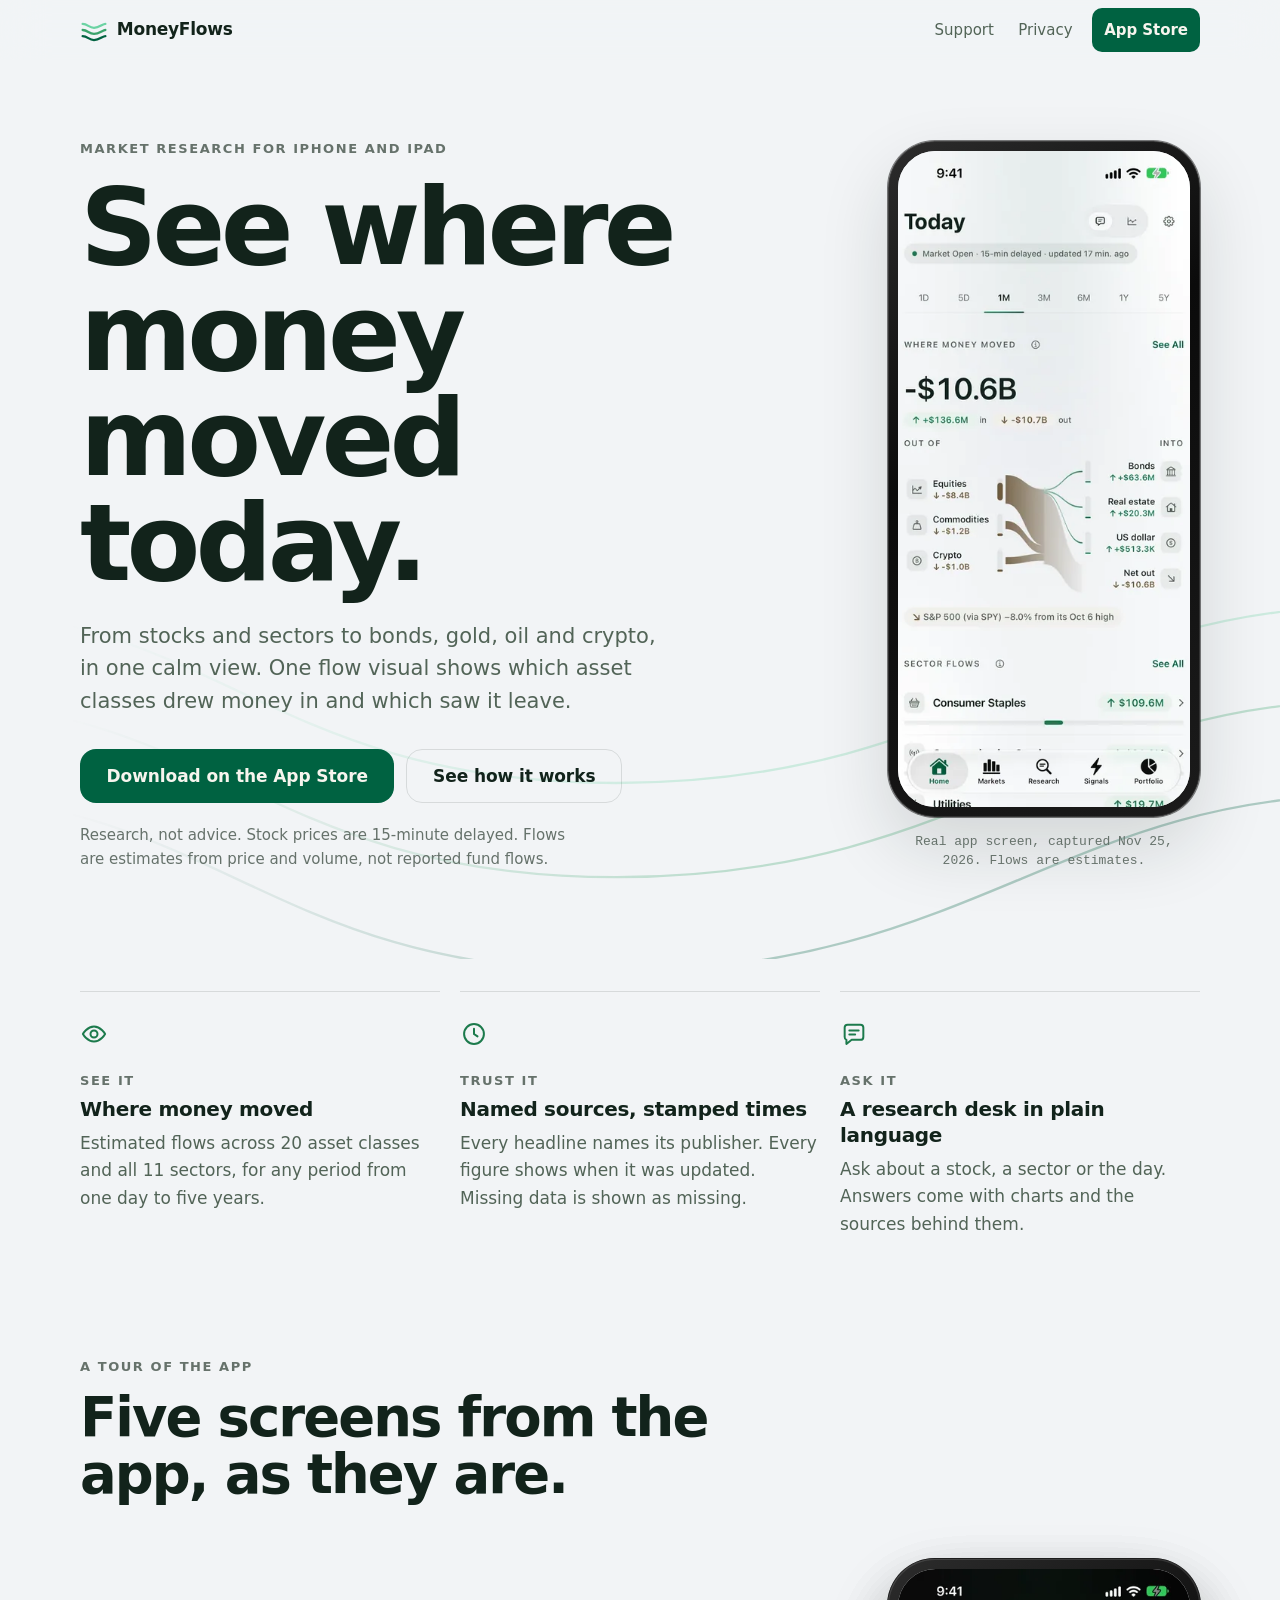
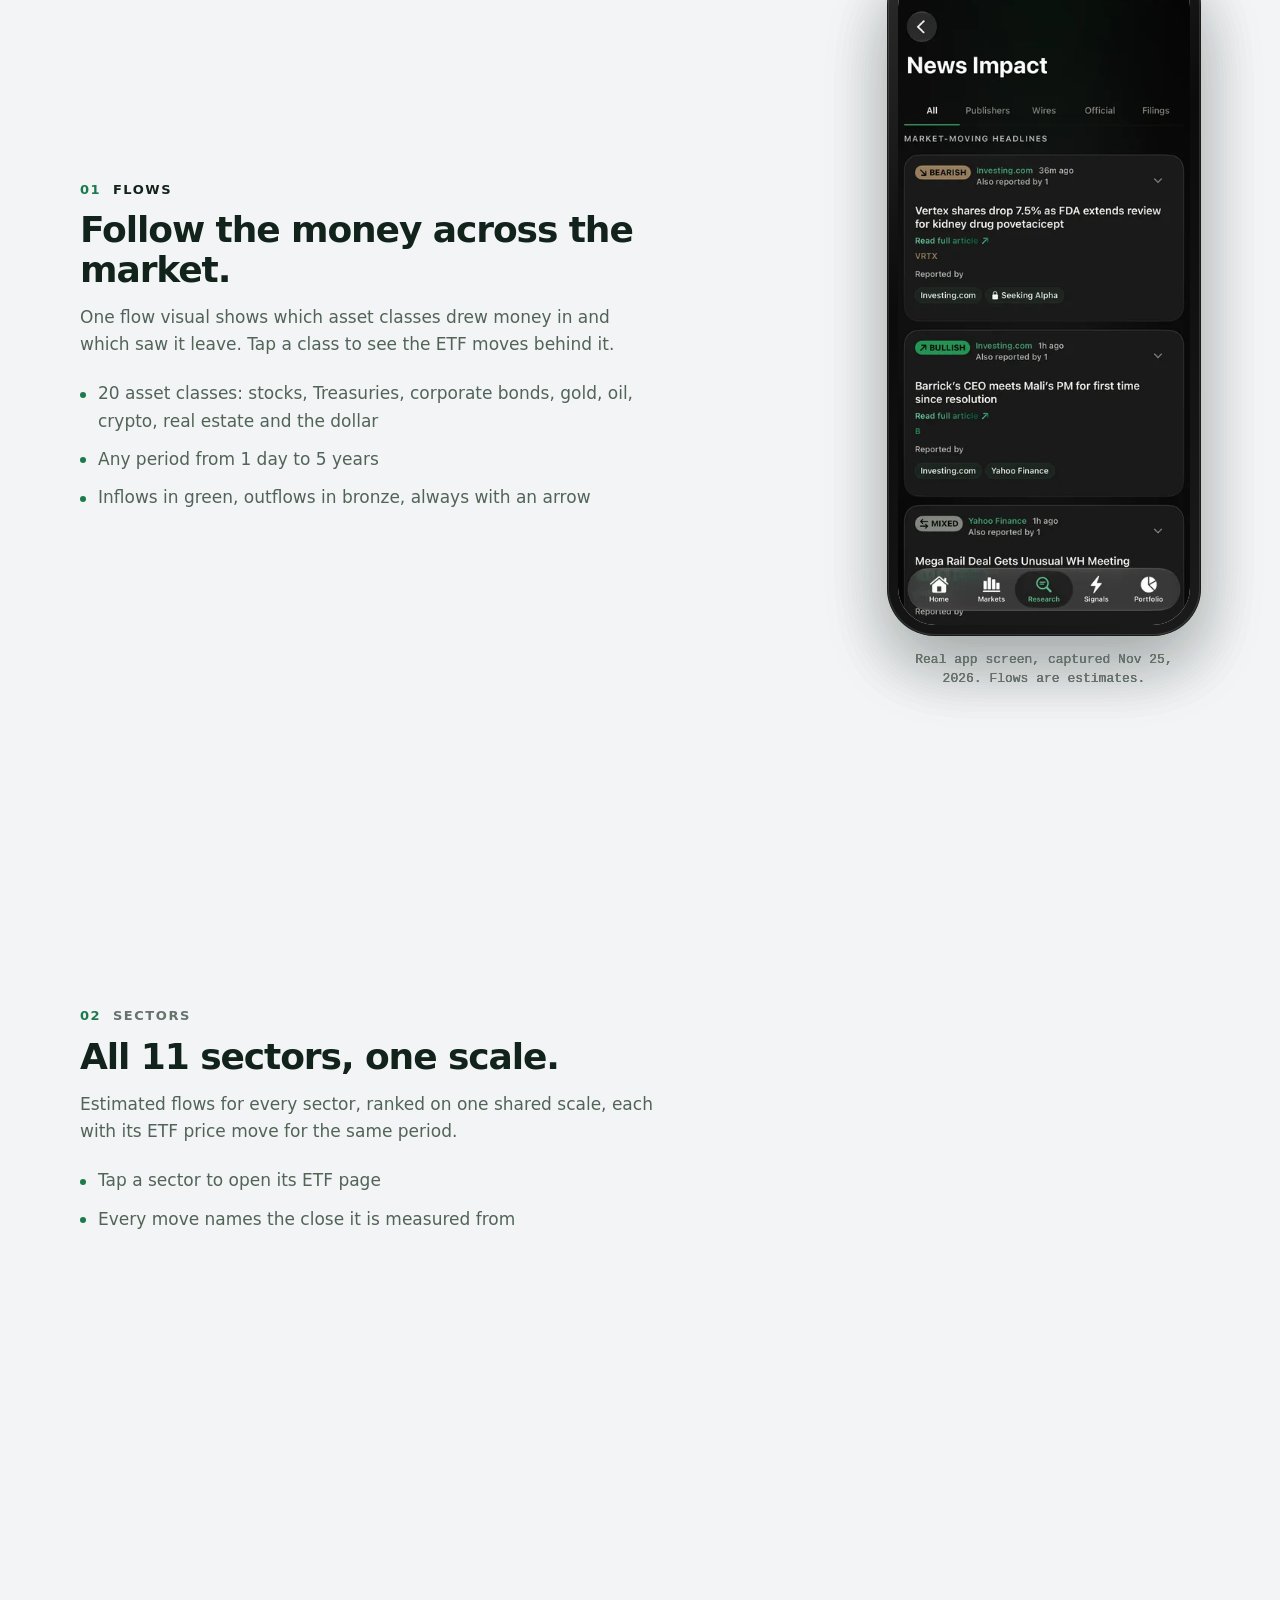
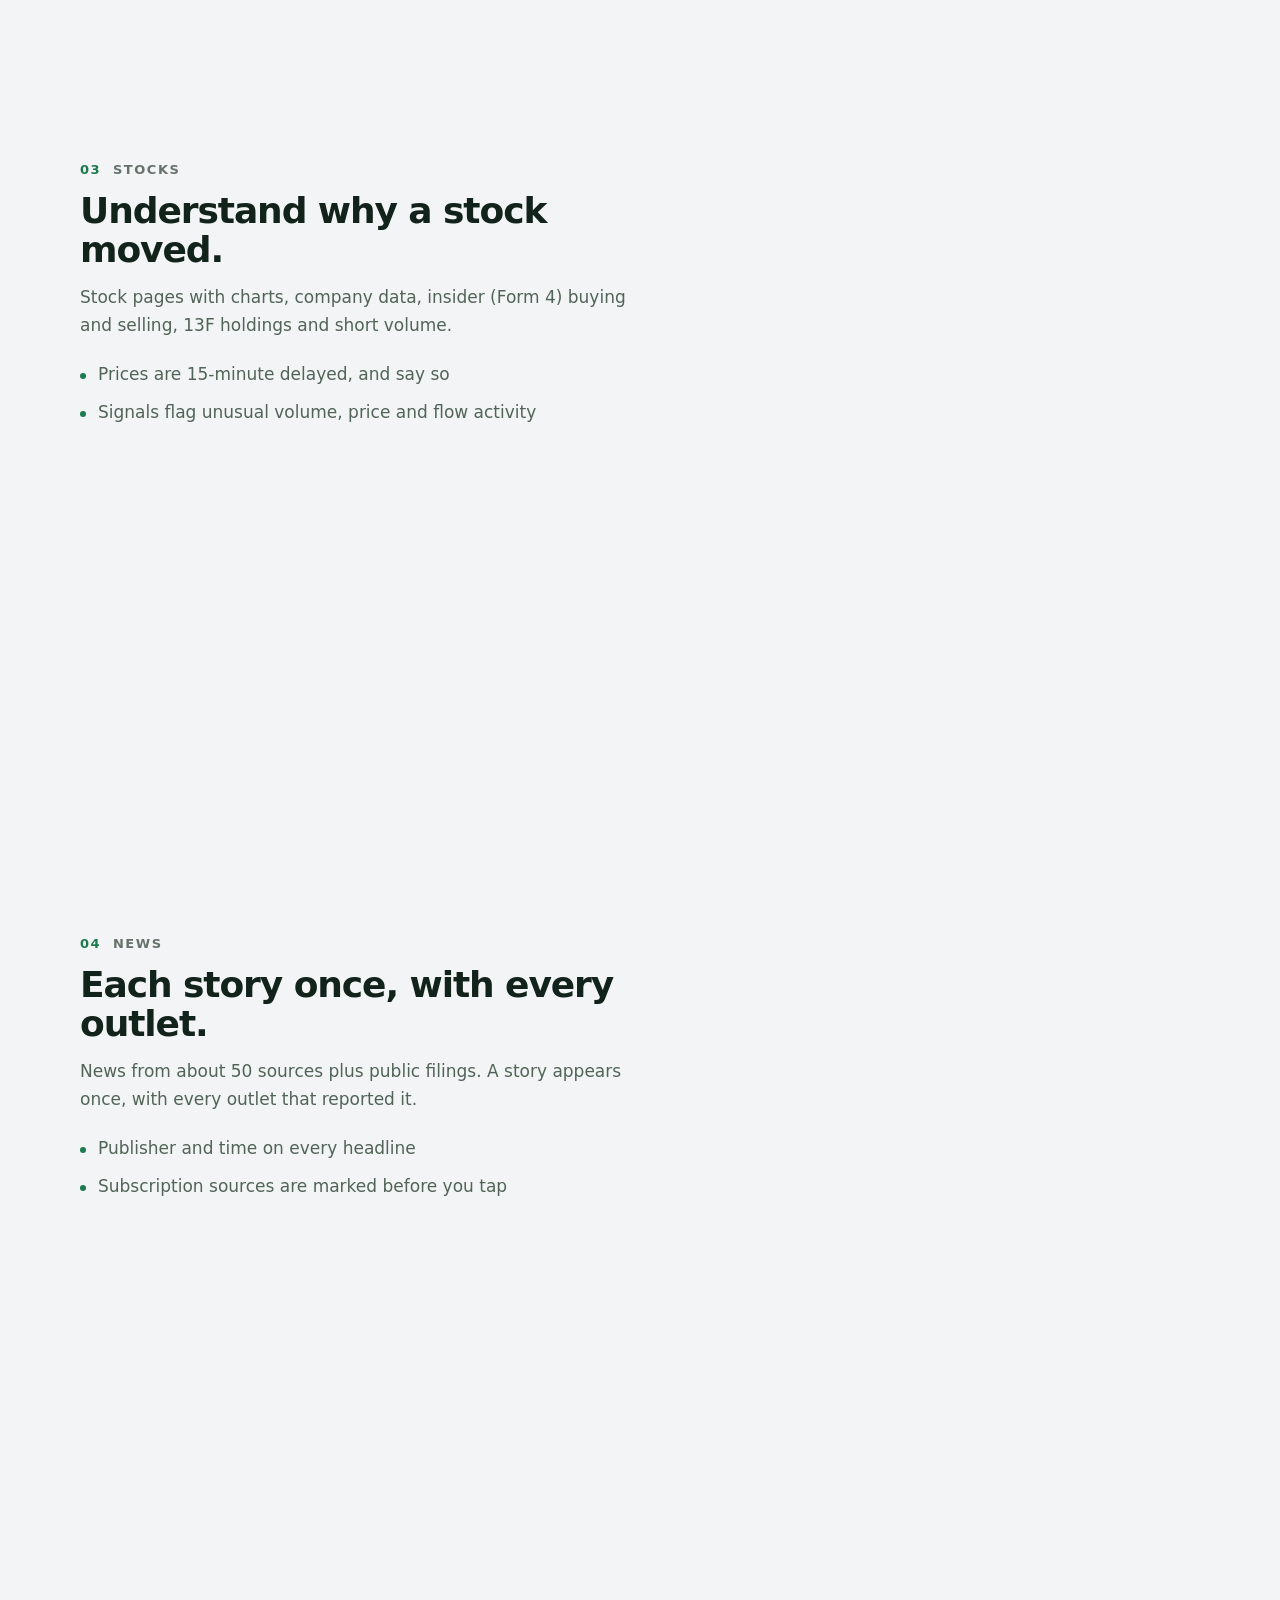
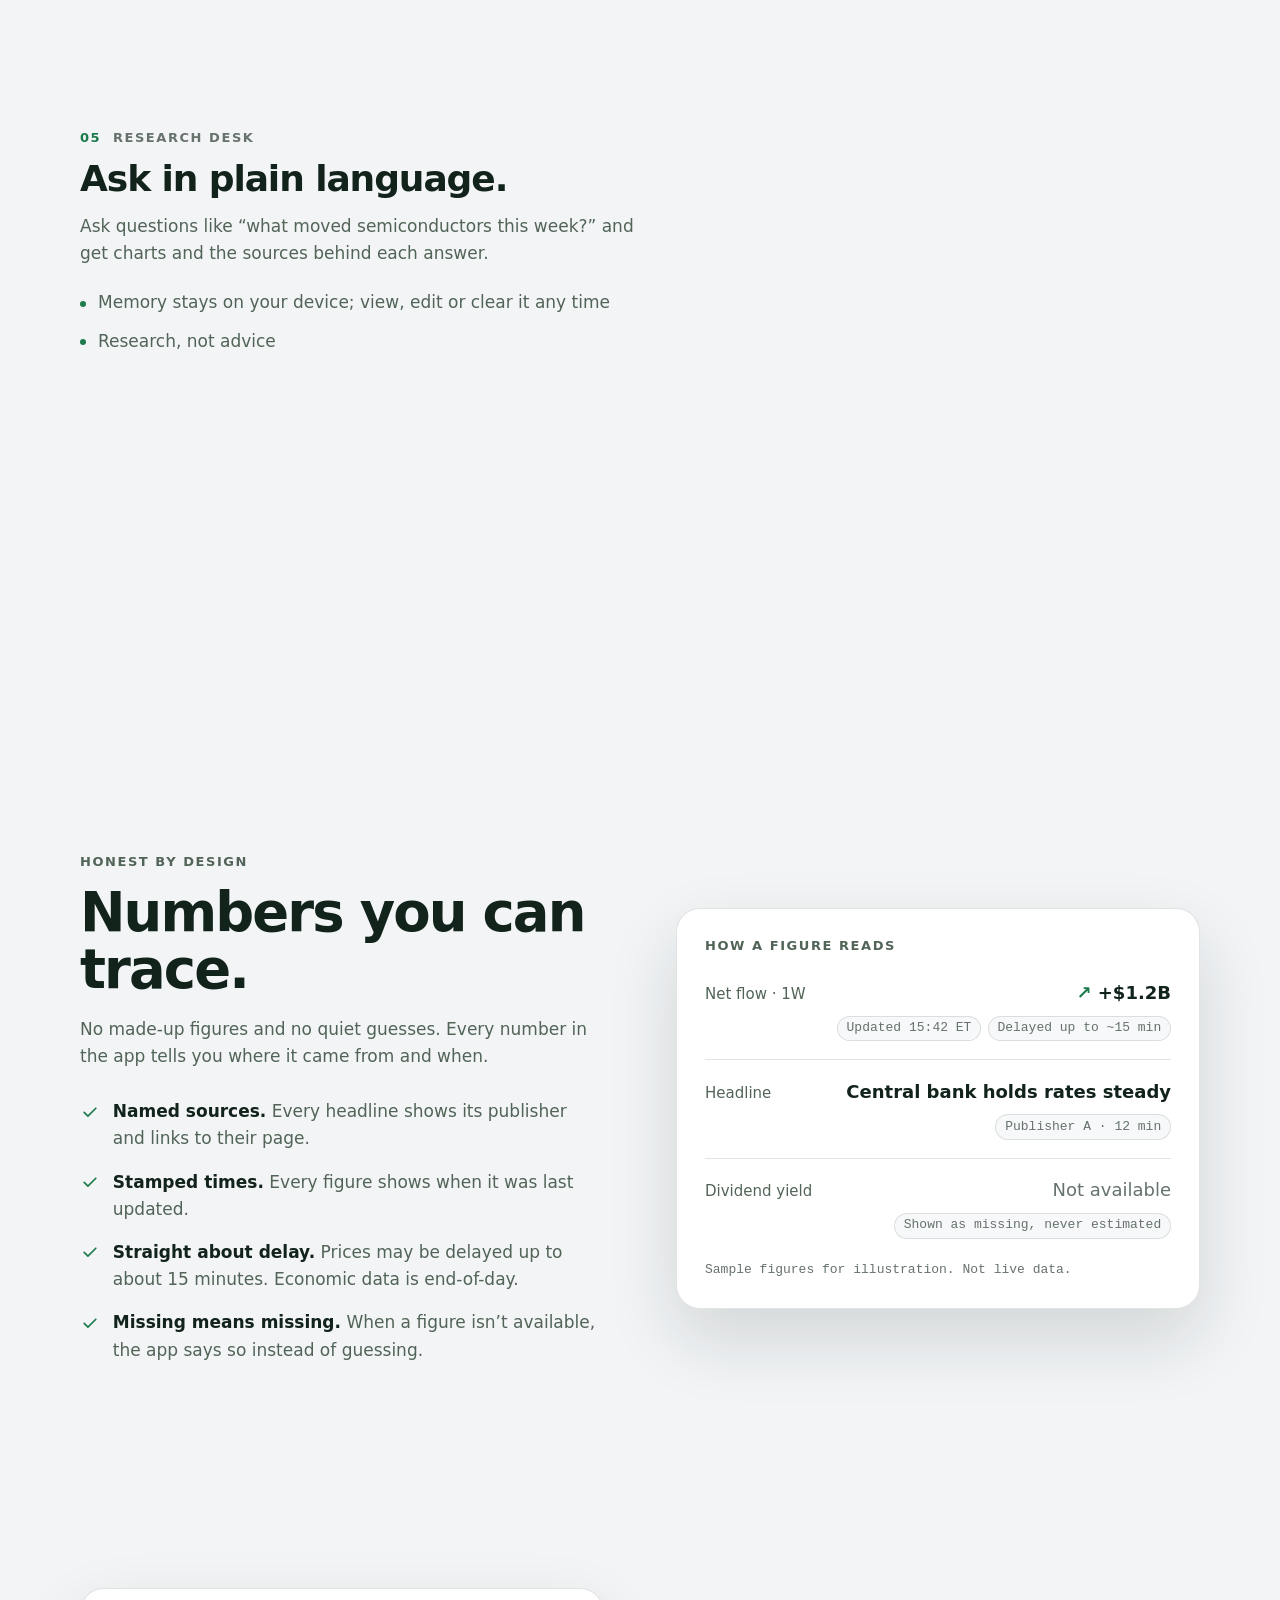
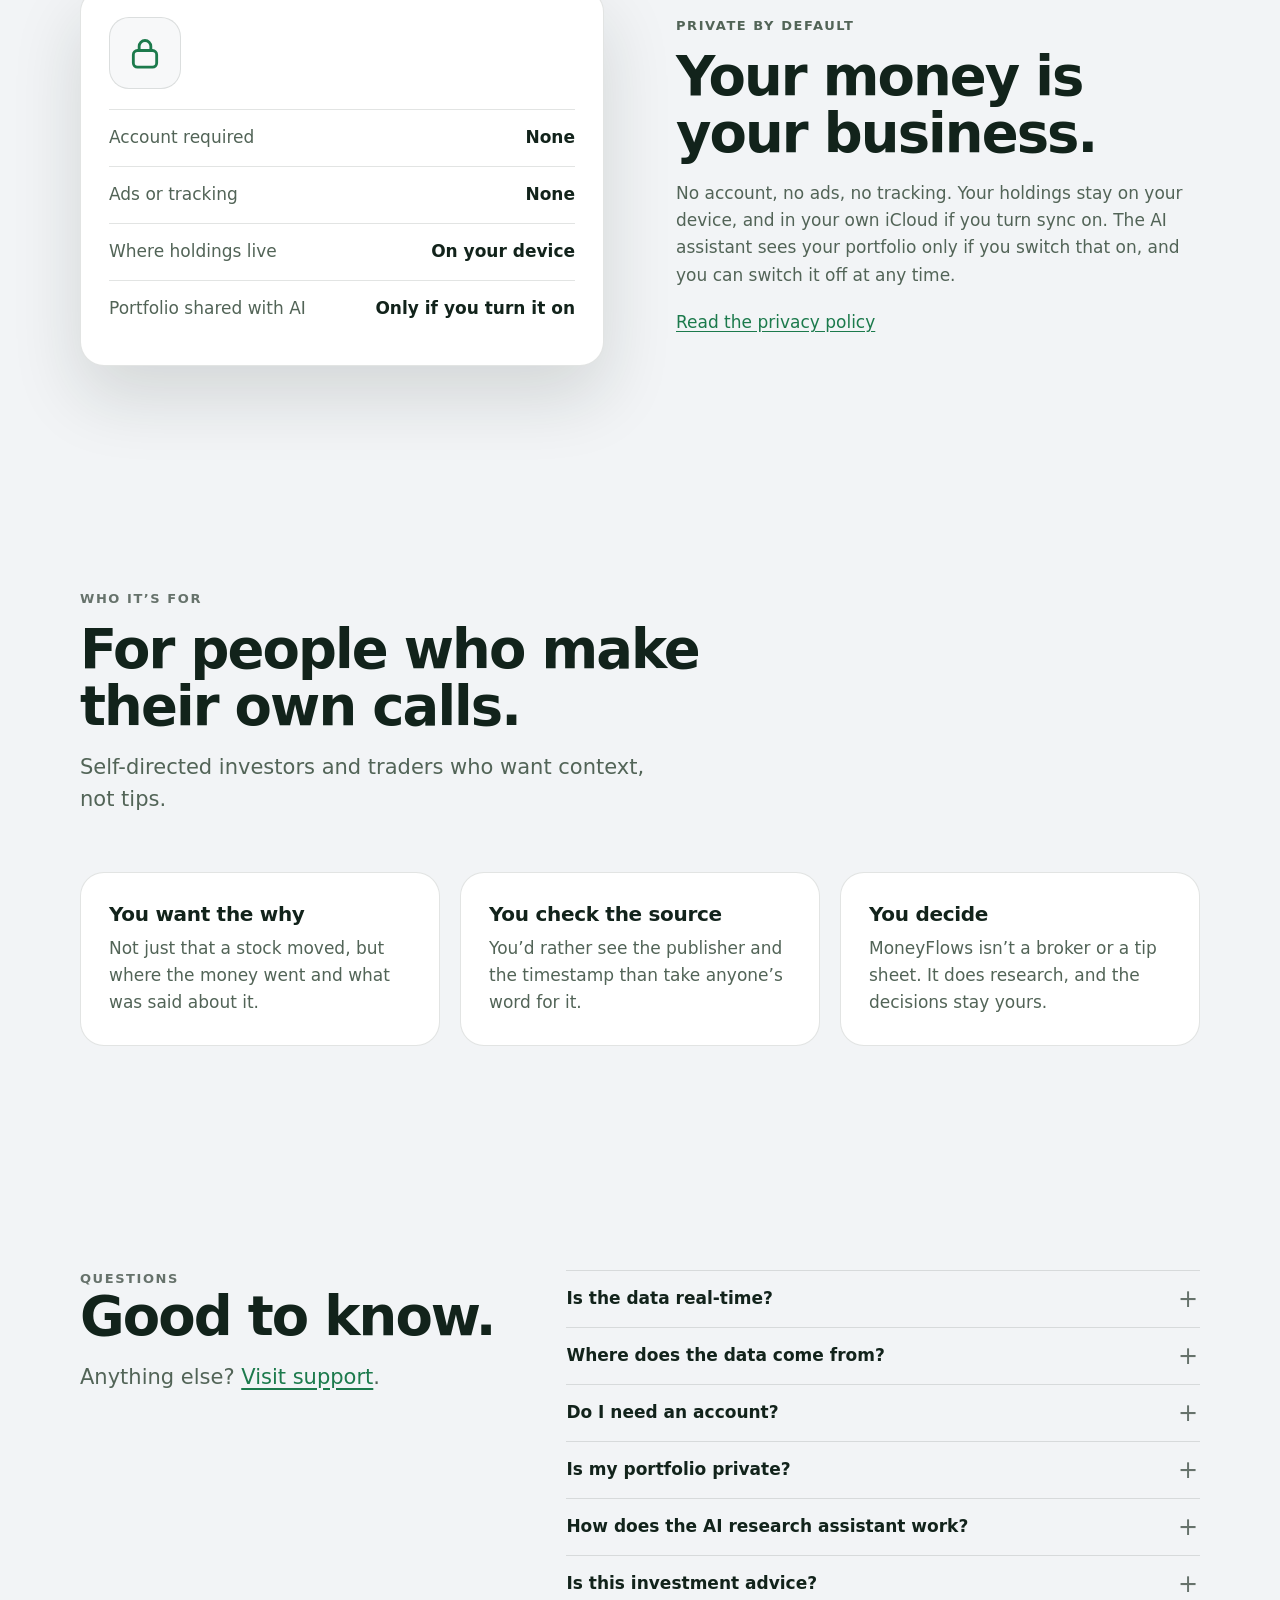
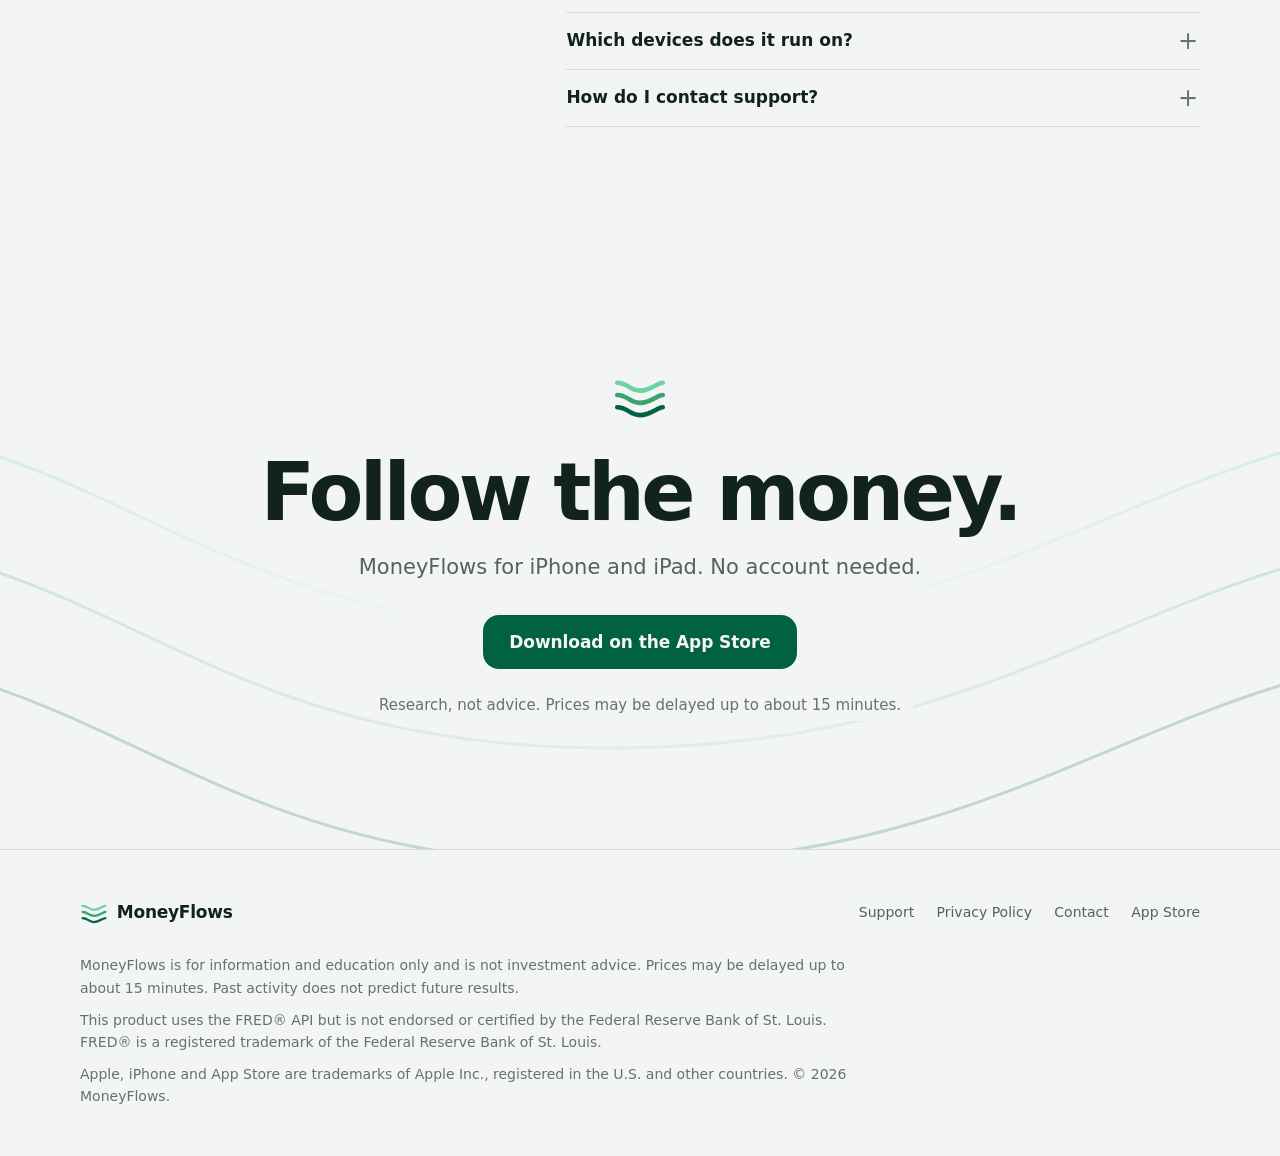
==== commit d48fc816: "Real app screens from the 2.6.1 redesign, copy matches the new store page Replace the drawn phones w" ====
--- a/index.html
+++ b/index.html
@@ -3,18 +3,18 @@
 <head>
 <meta charset="UTF-8">
 <meta name="viewport" content="width=device-width, initial-scale=1, viewport-fit=cover">
-<title>MoneyFlows: Follow the money.</title>
-<meta name="description" content="See where money is moving in the market, and why. Ranked signals, sector flows, news that names its source and an AI research assistant, for iPhone.">
+<title>MoneyFlows: See where money moved today.</title>
+<meta name="description" content="See where money is moving today, from stocks and sectors to bonds, gold, oil and crypto, in one calm view. For iPhone and iPad.">
 <meta name="theme-color" content="#050505" media="(prefers-color-scheme: dark)">
 <meta name="theme-color" content="#f2f4f6" media="(prefers-color-scheme: light)">
-<meta property="og:title" content="MoneyFlows: Follow the money.">
-<meta property="og:description" content="See where money is moving in the market, and why. Ranked signals, sector flows, news that names its source and an AI research assistant, for iPhone.">
+<meta property="og:title" content="MoneyFlows: See where money moved today.">
+<meta property="og:description" content="See where money is moving today, from stocks and sectors to bonds, gold, oil and crypto, in one calm view. For iPhone and iPad.">
 <meta property="og:type" content="website">
 <meta property="og:url" content="https://yrafique.github.io/">
 <meta property="og:image" content="https://yrafique.github.io/og.png">
 <meta property="og:image:width" content="1200">
 <meta property="og:image:height" content="630">
-<meta property="og:image:alt" content="MoneyFlows: Follow the money. Illustration of the app with sample figures.">
+<meta property="og:image:alt" content="Money Flow: Stock Market Intel. See where money moved today. App screens showing estimated flows across asset classes.">
 <meta name="twitter:card" content="summary_large_image">
 <meta name="apple-itunes-app" content="app-id=6760608278">
 <link rel="canonical" href="https://yrafique.github.io/">
@@ -22,7 +22,7 @@
 <link rel="apple-touch-icon" href="apple-touch-icon.png">
 <link rel="stylesheet" href="styles.css">
 <script>document.documentElement.classList.add("js")</script>
-<script type="application/ld+json">{"@context":"https://schema.org","@type":"SoftwareApplication","name":"MoneyFlows","operatingSystem":"iOS","applicationCategory":"FinanceApplication","description":"Market research for iPhone: ranked signals, sector flows, news that names its source and an AI research assistant. Research, not advice.","url":"https://yrafique.github.io/","downloadUrl":"https://apps.apple.com/us/app/id6760608278","installUrl":"https://apps.apple.com/us/app/id6760608278","image":"https://yrafique.github.io/og.png"}</script>
+<script type="application/ld+json">{"@context":"https://schema.org","@type":"SoftwareApplication","name":"MoneyFlows","operatingSystem":"iOS","applicationCategory":"FinanceApplication","description":"See where money is moving today, from stocks and sectors to bonds, gold, oil and crypto. Research, not advice.","url":"https://yrafique.github.io/","downloadUrl":"https://apps.apple.com/us/app/id6760608278","installUrl":"https://apps.apple.com/us/app/id6760608278","image":"https://yrafique.github.io/og.png"}</script>
 </head>
 <body>
 <a class="skip" href="#main">Skip to content</a>
@@ -57,33 +57,18 @@
 </svg>
   <div class="wrap hero-grid">
     <div class="hero-copy">
-      <p class="eyebrow">Market research for iPhone</p>
-      <h1 id="hero-h">Follow the money.</h1>
-      <p class="lede">See where money is moving and why: ranked signals, sector flows, news that names its source, and a research assistant that shows its work.</p>
+      <p class="eyebrow">Market research for iPhone and iPad</p>
+      <h1 id="hero-h">See where money moved today.</h1>
+      <p class="lede">From stocks and sectors to bonds, gold, oil and crypto, in one calm view. One flow visual shows which asset classes drew money in and which saw it leave.</p>
       <div class="cta-row">
         <a class="btn btn-primary btn-lg" href="https://apps.apple.com/us/app/id6760608278">Download on the App Store</a>
         <a class="btn btn-quiet btn-lg" href="#tour">See how it works</a>
       </div>
-      <p class="fine">Research, not advice. Prices may be delayed up to about 15 minutes.</p>
-    </div>
-    <div class="hero-device h-in" style="--d:1"><figure class="shot hero-shot" id="shot-hero" data-name="Flows">
-  <div class="phone"><div class="screen"><div class="status" aria-hidden="true"><span class="clock">15:42</span><span class="island"></span><span class="sys"><i></i><i></i><i></i><i></i><em></em></span></div><div class="app"><div class="app-title"><b>Flows</b><span class="stamp">Sample &middot; 15:42 ET</span></div>
-<div class="tile">
-  <p class="app-eye">Net flow &middot; 1 week</p>
-  <p class="big"><span class="up" aria-hidden="true">&#8599;</span><span class="tab">+$<span data-roll="4.2">4.2</span>B</span></p>
-  <svg class="spark" viewBox="0 0 260 112" width="260" height="112" aria-hidden="true">
-    <line class="grid" x1="30" x2="258" y1="14" y2="14"/><line class="grid" x1="30" x2="258" y1="52" y2="52"/><line class="grid" x1="30" x2="258" y1="90" y2="90"/>
-    <text x="0" y="18">$4B</text><text x="0" y="56">$2B</text><text x="0" y="94">$0</text>
-    <path class="area" d="M36 84 L91 72 L146 61 L201 35 L252 16 L252 90 L36 90 Z"/>
-    <path class="line" pathLength="1" d="M36 84 L91 72 L146 61 L201 35 L252 16"/>
-    <circle class="dot" cx="252" cy="16" r="4"/>
-    <text x="36" y="109" text-anchor="middle">Mon</text><text x="91" y="109" text-anchor="middle">Tue</text><text x="146" y="109" text-anchor="middle">Wed</text><text x="201" y="109" text-anchor="middle">Thu</text><text x="252" y="109" text-anchor="middle">Fri</text>
-  </svg>
-</div>
-<p class="app-eye pad">By sector &middot; 1 week</p>
-<ul class="list"><li class="row" style="--i:0"><span>Technology</span><span class="tab"><span class="up" aria-hidden="true">&#8599;</span> +$1.6B</span></li><li class="row" style="--i:1"><span>Financials</span><span class="tab"><span class="up" aria-hidden="true">&#8599;</span> +$1.2B</span></li><li class="row" style="--i:2"><span>Healthcare</span><span class="tab"><span class="up" aria-hidden="true">&#8599;</span> +$1.0B</span></li><li class="row" style="--i:3"><span>Industrials</span><span class="tab"><span class="up" aria-hidden="true">&#8599;</span> +$0.5B</span></li><li class="row" style="--i:4"><span>Energy</span><span class="tab"><span class="down" aria-hidden="true">&#8600;</span> &minus;$0.1B</span></li></ul>
-<p class="app-note">Updated 15:42 ET &middot; Delayed up to ~15 min</p></div><div class="tabs" aria-hidden="true"><span class=""><svg class="ico" width="24" height="24" aria-hidden="true" focusable="false"><use href="#i-home"/></svg><b>Home</b></span><span class="on"><svg class="ico" width="24" height="24" aria-hidden="true" focusable="false"><use href="#i-markets"/></svg><b>Markets</b></span><span class=""><svg class="ico" width="24" height="24" aria-hidden="true" focusable="false"><use href="#i-search"/></svg><b>Search</b></span><span class=""><svg class="ico" width="24" height="24" aria-hidden="true" focusable="false"><use href="#i-signals"/></svg><b>Signals</b></span><span class=""><svg class="ico" width="24" height="24" aria-hidden="true" focusable="false"><use href="#i-portfolio"/></svg><b>Portfolio</b></span></div></div></div>
-  <figcaption class="stamp">Sample figures for illustration. Not live data.</figcaption>
+      <p class="fine">Research, not advice. Stock prices are 15-minute delayed. Flows are estimates from price and volume, not reported fund flows.</p>
+    </div>
+    <div class="hero-device h-in" style="--d:1"><figure class="shot hero-shot" id="shot-hero">
+  <div class="phone"><div class="screen"><picture><source media="(prefers-color-scheme: light)" type="image/webp" srcset="img/home-light-400.webp 400w, img/home-light-800.webp 800w" sizes="(min-width: 900px) 312px, 84vw"><source type="image/webp" srcset="img/home-400.webp 400w, img/home-800.webp 800w" sizes="(min-width: 900px) 312px, 84vw"><img src="img/home-400.png" width="400" height="869" alt="Money Flow Home screen: one month of estimated flows, with money leaving equities, commodities and crypto and going into bonds, real estate and the US dollar." decoding="async" fetchpriority="high"></picture></div></div>
+  <figcaption class="stamp">Real app screen, captured Nov 25, 2026. Flows are estimates.</figcaption>
 </figure></div>
   </div>
 </section>
@@ -92,69 +77,46 @@
   <div class="wrap">
     <h2 id="pill-h" class="sr">What you get</h2>
     <div class="trio">
-      <div class="pillar reveal"><svg class="ico lg" width="24" height="24" aria-hidden="true" focusable="false"><use href="#i-eye"/></svg><p class="eyebrow">See it</p><h3>Signals and flows</h3><p>Unusual activity ranked by one score, and sector flows from one day to five years on charts that label their units.</p></div>
+      <div class="pillar reveal"><svg class="ico lg" width="24" height="24" aria-hidden="true" focusable="false"><use href="#i-eye"/></svg><p class="eyebrow">See it</p><h3>Where money moved</h3><p>Estimated flows across 20 asset classes and all 11 sectors, for any period from one day to five years.</p></div>
       <div class="pillar reveal" style="--i:1"><svg class="ico lg" width="24" height="24" aria-hidden="true" focusable="false"><use href="#i-stamp"/></svg><p class="eyebrow">Trust it</p><h3>Named sources, stamped times</h3><p>Every headline names its publisher. Every figure shows when it was updated. Missing data is shown as missing.</p></div>
-      <div class="pillar reveal" style="--i:2"><svg class="ico lg" width="24" height="24" aria-hidden="true" focusable="false"><use href="#i-chat"/></svg><p class="eyebrow">Ask it</p><h3>A research desk in plain English</h3><p>Ask about a stock, a sector or the day. Answers come from the app&rsquo;s own data and cite what they use.</p></div>
+      <div class="pillar reveal" style="--i:2"><svg class="ico lg" width="24" height="24" aria-hidden="true" focusable="false"><use href="#i-chat"/></svg><p class="eyebrow">Ask it</p><h3>A research desk in plain language</h3><p>Ask about a stock, a sector or the day. Answers come with charts and the sources behind them.</p></div>
     </div>
   </div>
 </section>
 
 <section class="tour-sec" id="tour" aria-labelledby="tour-h">
   <div class="wrap">
-    <div class="sec-head reveal"><p class="eyebrow">A tour of the app</p><h2 id="tour-h">Five screens. One quiet instrument.</h2></div>
-    <div class="tour"><article class="chap" id="ch-signals" data-i="0" style="--o:1">
-  <p class="eyebrow"><span class="num tab">01</span> Signals</p>
-  <h3>Unusual activity, ranked.</h3><p>Volume, price and flow are scored together, so the stocks worth a closer look rise to the top.</p><ul class="points"><li>One score per stock, the same number on every screen</li><li>Pre-market and after-hours moves kept apart from the close</li><li>Every score explained, never a bare verdict</li></ul>
-</article><article class="chap" id="ch-flows" data-i="1" style="--o:3">
-  <p class="eyebrow"><span class="num tab">02</span> Flows</p>
-  <h3>See where the money moved.</h3><p>Net flow by sector over the period you choose, from one day to five years. Axes carry their units, and every figure matches the period on screen.</p><ul class="points"><li>Six periods, one tap each. Try them on the phone</li><li>Inflows in green, outflows in bronze, always with an arrow</li></ul>
-</article><article class="chap" id="ch-news" data-i="2" style="--o:5">
-  <p class="eyebrow"><span class="num tab">03</span> News</p>
-  <h3>Every headline names its source.</h3><p>Market news from about 50 publishers, newest first. Each item shows who published it and when, and opens the publisher&rsquo;s own page.</p><ul class="points"><li>Publisher and time on every headline</li><li>Subscription sources are marked before you tap</li><li>Public filings sit alongside, clearly labelled</li></ul>
-</article><article class="chap" id="ch-desk" data-i="3" style="--o:7">
-  <p class="eyebrow"><span class="num tab">04</span> Research desk</p>
-  <h3>Ask in plain English.</h3><p>Ask about a stock, a sector or the day. The assistant answers from the data the app has loaded, stamps when it was updated and cites the publisher of any headline it uses.</p><ul class="points"><li>Shows its sources and its time</li><li>Research, not advice</li><li>Turns off completely if you prefer</li></ul>
-</article><article class="chap" id="ch-portfolio" data-i="4" style="--o:9">
-  <p class="eyebrow"><span class="num tab">05</span> Portfolio</p>
-  <h3>Your holdings stay on your iPhone.</h3><p>Track what you own with risk measures that state their period. Nothing is uploaded to us, and there is no account.</p><ul class="points"><li>Stored on your device, or your own iCloud if you turn sync on</li><li>AI review is opt-in, and off by default</li><li>Every risk figure labelled with its period</li></ul>
-</article><div class="device"><figure data-i="0" style="--o:2" class="shot " id="shot-signals" data-name="Signals">
-  <div class="phone"><div class="screen"><div class="status" aria-hidden="true"><span class="clock">15:42</span><span class="island"></span><span class="sys"><i></i><i></i><i></i><i></i><em></em></span></div><div class="app"><div class="app-title"><b>Signals</b><span class="stamp">Updated 15:42 ET</span></div>
-<div class="chips" aria-hidden="true"><span class="on">Unusual activity</span><span>Today</span></div>
-<ul class="list sig"><li class="row" style="--i:0"><span class="ring" style="--s:84"><svg viewBox="0 0 36 36" width="36" height="36" aria-hidden="true"><circle class="rt" cx="18" cy="18" r="15.5" pathLength="100"/><circle class="rv" cx="18" cy="18" r="15.5" pathLength="100"/></svg><b class="tab">84</b><span class="sr"> score</span></span><span class="who"><b>Company A</b><span class="stamp">2.4&times; vol &middot; Technology</span></span><span class="tab chg"><span class="up" aria-hidden="true">&#8599;</span> +3.1%</span></li><li class="row" style="--i:1"><span class="ring" style="--s:72"><svg viewBox="0 0 36 36" width="36" height="36" aria-hidden="true"><circle class="rt" cx="18" cy="18" r="15.5" pathLength="100"/><circle class="rv" cx="18" cy="18" r="15.5" pathLength="100"/></svg><b class="tab">72</b><span class="sr"> score</span></span><span class="who"><b>Company B</b><span class="stamp">2.0&times; vol &middot; Financials</span></span><span class="tab chg"><span class="up" aria-hidden="true">&#8599;</span> +1.2%</span></li><li class="row" style="--i:2"><span class="ring" style="--s:66"><svg viewBox="0 0 36 36" width="36" height="36" aria-hidden="true"><circle class="rt" cx="18" cy="18" r="15.5" pathLength="100"/><circle class="rv" cx="18" cy="18" r="15.5" pathLength="100"/></svg><b class="tab">66</b><span class="sr"> score</span></span><span class="who"><b>Company C</b><span class="stamp">1.8&times; vol &middot; Healthcare</span></span><span class="tab chg"><span class="up" aria-hidden="true">&#8599;</span> +0.8%</span></li><li class="row" style="--i:3"><span class="ring" style="--s:58"><svg viewBox="0 0 36 36" width="36" height="36" aria-hidden="true"><circle class="rt" cx="18" cy="18" r="15.5" pathLength="100"/><circle class="rv" cx="18" cy="18" r="15.5" pathLength="100"/></svg><b class="tab">58</b><span class="sr"> score</span></span><span class="who"><b>Company D</b><span class="stamp">1.6&times; vol &middot; Energy</span></span><span class="tab chg"><span class="down" aria-hidden="true">&#8600;</span> &minus;0.7%</span></li><li class="row" style="--i:4"><span class="ring" style="--s:51"><svg viewBox="0 0 36 36" width="36" height="36" aria-hidden="true"><circle class="rt" cx="18" cy="18" r="15.5" pathLength="100"/><circle class="rv" cx="18" cy="18" r="15.5" pathLength="100"/></svg><b class="tab">51</b><span class="sr"> score</span></span><span class="who"><b>Company E</b><span class="stamp">1.4&times; vol &middot; Industrials</span></span><span class="tab chg"><span class="up" aria-hidden="true">&#8599;</span> +0.3%</span></li><li class="row" style="--i:5"><span class="ring" style="--s:47"><svg viewBox="0 0 36 36" width="36" height="36" aria-hidden="true"><circle class="rt" cx="18" cy="18" r="15.5" pathLength="100"/><circle class="rv" cx="18" cy="18" r="15.5" pathLength="100"/></svg><b class="tab">47</b><span class="sr"> score</span></span><span class="who"><b>Company F</b><span class="stamp">1.3&times; vol &middot; Utilities</span></span><span class="tab chg"><span class="up" aria-hidden="true">&#8599;</span> +0.2%</span></li></ul>
-<p class="app-note">One score per stock, on every screen.</p></div><div class="tabs" aria-hidden="true"><span class=""><svg class="ico" width="24" height="24" aria-hidden="true" focusable="false"><use href="#i-home"/></svg><b>Home</b></span><span class=""><svg class="ico" width="24" height="24" aria-hidden="true" focusable="false"><use href="#i-markets"/></svg><b>Markets</b></span><span class=""><svg class="ico" width="24" height="24" aria-hidden="true" focusable="false"><use href="#i-search"/></svg><b>Search</b></span><span class="on"><svg class="ico" width="24" height="24" aria-hidden="true" focusable="false"><use href="#i-signals"/></svg><b>Signals</b></span><span class=""><svg class="ico" width="24" height="24" aria-hidden="true" focusable="false"><use href="#i-portfolio"/></svg><b>Portfolio</b></span></div></div></div>
-  <figcaption class="stamp">Sample figures for illustration. Not live data.</figcaption>
-</figure><figure data-i="1" style="--o:4" class="shot " id="shot-flows" data-name="Flows">
-  <div class="phone"><div class="screen"><div class="status" aria-hidden="true"><span class="clock">15:42</span><span class="island"></span><span class="sys"><i></i><i></i><i></i><i></i><em></em></span></div><div class="app"><div class="app-title"><b>Flows</b><span class="stamp">Updated 15:42 ET</span></div>
-<div class="periods" role="group" aria-label="Period"><button type="button" data-p="1D" aria-pressed="false">1D</button><button type="button" data-p="1W" aria-pressed="true">1W</button><button type="button" data-p="1M" aria-pressed="false">1M</button><button type="button" data-p="3M" aria-pressed="false">3M</button><button type="button" data-p="1Y" aria-pressed="false">1Y</button><button type="button" data-p="5Y" aria-pressed="false">5Y</button></div>
-<div class="tile ftot"><span class="app-eye">All sectors &middot; <span class="pname">1W</span></span><b class="tab ftotal"><span class="up" aria-hidden="true">&#8599;</span> +$6.2B</b></div>
-<p class="app-eye pad">By sector, US$ &middot; <span class="pname">1W</span></p>
-<ul class="flows" data-flows='{"sectors":["Technology","Financials","Healthcare","Industrials","Utilities","Energy"],"periods":{"1D":[0.8,1.2,1.0,-0.09,0.2,-0.3],"1W":[3.1,2.4,1.6,0.4,-0.2,-1.1],"1M":[9.8,6.2,4.1,2.2,-1.4,-3.5],"3M":[21,14,8.5,5.1,3.0,-9.2],"1Y":[64,38,22,12,-6.5,-31],"5Y":[210,96,71,35,18,-88]}}'><li style="--i:0"><span class="fname">Technology</span><span class="ftrack"><i class="fneg" style="--w:0.000"></i><i class="fpos" style="--w:0.620"></i></span><span class="fval"><span class="up" aria-hidden="true">&#8599;</span> <span class="fnum">+$3.1B</span></span></li><li style="--i:1"><span class="fname">Financials</span><span class="ftrack"><i class="fneg" style="--w:0.000"></i><i class="fpos" style="--w:0.480"></i></span><span class="fval"><span class="up" aria-hidden="true">&#8599;</span> <span class="fnum">+$2.4B</span></span></li><li style="--i:2"><span class="fname">Healthcare</span><span class="ftrack"><i class="fneg" style="--w:0.000"></i><i class="fpos" style="--w:0.320"></i></span><span class="fval"><span class="up" aria-hidden="true">&#8599;</span> <span class="fnum">+$1.6B</span></span></li><li style="--i:3"><span class="fname">Industrials</span><span class="ftrack"><i class="fneg" style="--w:0.000"></i><i class="fpos" style="--w:0.080"></i></span><span class="fval"><span class="up" aria-hidden="true">&#8599;</span> <span class="fnum">+$400M</span></span></li><li style="--i:4"><span class="fname">Utilities</span><span class="ftrack"><i class="fneg" style="--w:0.080"></i><i class="fpos" style="--w:0.000"></i></span><span class="fval"><span class="down" aria-hidden="true">&#8600;</span> <span class="fnum">&minus;$200M</span></span></li><li style="--i:5"><span class="fname">Energy</span><span class="ftrack"><i class="fneg" style="--w:0.440"></i><i class="fpos" style="--w:0.000"></i></span><span class="fval"><span class="down" aria-hidden="true">&#8600;</span> <span class="fnum">&minus;$1.1B</span></span></li></ul>
-<div class="axis" aria-hidden="true"><span class="ticks"><span style="--x:0">&minus;$2.5B</span><span style="--x:1">$0</span><span style="--x:2">+$2.5B</span><span style="--x:3">+$5B</span></span></div>
-<p class="app-note"><span class="up" aria-hidden="true">&#8599;</span> inflow &nbsp; <span class="down" aria-hidden="true">&#8600;</span> outflow, always with an arrow.</p></div><div class="tabs" aria-hidden="true"><span class=""><svg class="ico" width="24" height="24" aria-hidden="true" focusable="false"><use href="#i-home"/></svg><b>Home</b></span><span class="on"><svg class="ico" width="24" height="24" aria-hidden="true" focusable="false"><use href="#i-markets"/></svg><b>Markets</b></span><span class=""><svg class="ico" width="24" height="24" aria-hidden="true" focusable="false"><use href="#i-search"/></svg><b>Search</b></span><span class=""><svg class="ico" width="24" height="24" aria-hidden="true" focusable="false"><use href="#i-signals"/></svg><b>Signals</b></span><span class=""><svg class="ico" width="24" height="24" aria-hidden="true" focusable="false"><use href="#i-portfolio"/></svg><b>Portfolio</b></span></div></div></div>
-  <figcaption class="stamp">Sample figures for illustration. Not live data.</figcaption>
-</figure><figure data-i="2" style="--o:6" class="shot " id="shot-news" data-name="News">
-  <div class="phone"><div class="screen"><div class="status" aria-hidden="true"><span class="clock">15:42</span><span class="island"></span><span class="sys"><i></i><i></i><i></i><i></i><em></em></span></div><div class="app"><div class="app-title"><b>News</b><span class="stamp">Newest first</span></div>
-<div class="chips" aria-hidden="true"><span class="on">Market</span><span>Watchlist</span><span>Filings</span></div>
-<ul class="list"><li class="row news" style="--i:0"><b>Central bank holds rates steady, signals patience</b><span class="stamp">Publisher A &middot; 12 min</span></li><li class="row news" style="--i:1"><b>Chipmaker lifts full-year outlook after strong quarter</b><span class="stamp">Publisher B &middot; 41 min</span><span class="sub"><svg class="ico xs" width="24" height="24" aria-hidden="true" focusable="false"><use href="#i-lock"/></svg>Subscription</span></li><li class="row news" style="--i:2"><b>Oil edges higher as weekly inventories fall</b><span class="stamp">Publisher C &middot; 1 h</span></li><li class="row news" style="--i:3"><b>Company D files quarterly report</b><span class="stamp">Public filing &middot; 2 h</span></li><li class="row news" style="--i:4"><b>Treasury yields slip after jobs data</b><span class="stamp">Publisher D &middot; 3 h</span></li></ul>
-<p class="app-note">Sample headlines. Tap one to open the publisher&rsquo;s page.</p></div><div class="tabs" aria-hidden="true"><span class="on"><svg class="ico" width="24" height="24" aria-hidden="true" focusable="false"><use href="#i-home"/></svg><b>Home</b></span><span class=""><svg class="ico" width="24" height="24" aria-hidden="true" focusable="false"><use href="#i-markets"/></svg><b>Markets</b></span><span class=""><svg class="ico" width="24" height="24" aria-hidden="true" focusable="false"><use href="#i-search"/></svg><b>Search</b></span><span class=""><svg class="ico" width="24" height="24" aria-hidden="true" focusable="false"><use href="#i-signals"/></svg><b>Signals</b></span><span class=""><svg class="ico" width="24" height="24" aria-hidden="true" focusable="false"><use href="#i-portfolio"/></svg><b>Portfolio</b></span></div></div></div>
-  <figcaption class="stamp">Sample figures for illustration. Not live data.</figcaption>
-</figure><figure data-i="3" style="--o:8" class="shot " id="shot-desk" data-name="Research desk">
-  <div class="phone"><div class="screen"><div class="status" aria-hidden="true"><span class="clock">15:42</span><span class="island"></span><span class="sys"><i></i><i></i><i></i><i></i><em></em></span></div><div class="app"><div class="app-title"><b>Research</b><span class="stamp">Research desk</span></div>
-<div class="chat">
-  <p class="bubble you">Why did financials lead inflows this week?</p>
-  <div class="bubble desk"><p class="typed"><span class="w">Financials</span> <span class="w">took</span> <span class="w">the</span> <span class="w">largest</span> <span class="w">net</span> <span class="w">inflow</span> <span class="w">this</span> <span class="w">week,</span> <span class="w">about</span> <span class="w">$1.2B</span> <span class="w">in</span> <span class="w">this</span> <span class="w">sample,</span> <span class="w">with</span> <span class="w">volume</span> <span class="w">running</span> <span class="w">above</span> <span class="w">its</span> <span class="w">20-day</span> <span class="w">average.</span> <span class="w">Two</span> <span class="w">headlines</span> <span class="w">point</span> <span class="w">to</span> <span class="w">rate</span> <span class="w">expectations</span> <span class="w">as</span> <span class="w">the</span> <span class="w">driver.</span></p>
-    <p class="cite stamp">Sources: Publisher A &middot; Publisher C</p>
-    <p class="stamp">Updated 15:42 ET &middot; Research, not advice</p></div>
-</div>
-<div class="suggest" aria-hidden="true"><span>Show the headlines</span><span>Compare with healthcare</span></div>
-<div class="composer" aria-hidden="true">Ask about a stock or sector</div></div><div class="tabs" aria-hidden="true"><span class=""><svg class="ico" width="24" height="24" aria-hidden="true" focusable="false"><use href="#i-home"/></svg><b>Home</b></span><span class=""><svg class="ico" width="24" height="24" aria-hidden="true" focusable="false"><use href="#i-markets"/></svg><b>Markets</b></span><span class="on"><svg class="ico" width="24" height="24" aria-hidden="true" focusable="false"><use href="#i-search"/></svg><b>Search</b></span><span class=""><svg class="ico" width="24" height="24" aria-hidden="true" focusable="false"><use href="#i-signals"/></svg><b>Signals</b></span><span class=""><svg class="ico" width="24" height="24" aria-hidden="true" focusable="false"><use href="#i-portfolio"/></svg><b>Portfolio</b></span></div></div></div>
-  <figcaption class="stamp">Illustration. Real answers use the app&rsquo;s own data.</figcaption>
-</figure><figure data-i="4" style="--o:10" class="shot " id="shot-portfolio" data-name="Portfolio">
-  <div class="phone"><div class="screen"><div class="status" aria-hidden="true"><span class="clock">15:42</span><span class="island"></span><span class="sys"><i></i><i></i><i></i><i></i><em></em></span></div><div class="app"><div class="app-title"><b>Portfolio</b><span class="badge"><svg class="ico xs" width="24" height="24" aria-hidden="true" focusable="false"><use href="#i-lock"/></svg>On this iPhone</span></div>
-<ul class="list hold"><li class="row" style="--i:0"><span>Holding A</span><span class="tab">28%</span></li><li class="row" style="--i:1"><span>Holding B</span><span class="tab">22%</span></li><li class="row" style="--i:2"><span>Holding C</span><span class="tab">14%</span></li><li class="row" style="--i:3"><span>Holding D</span><span class="tab">13%</span></li><li class="row" style="--i:4"><span>Holding E</span><span class="tab">11%</span></li><li class="row" style="--i:5"><span>Cash</span><span class="tab">12%</span></li></ul>
-<div class="risks"><div class="risk row" style="--i:2"><span class="app-eye">Beta &middot; 1Y</span><b class="tab">1.08</b></div><div class="risk row" style="--i:3"><span class="app-eye">Volatility &middot; 1Y</span><b class="tab">18.4%</b></div><div class="risk row" style="--i:4"><span class="app-eye">Drawdown &middot; 1Y</span><b class="tab"><span class="down" aria-hidden="true">&#8600;</span> &minus;12.6%</b></div><div class="risk row" style="--i:5"><span class="app-eye">Top 3 weight</span><b class="tab">64%</b></div></div>
-<div class="optin"><span><b>AI review</b><span class="stamp">Off until you turn it on</span></span><span class="switch" aria-hidden="true"><i></i></span><span class="sr">Off</span></div></div><div class="tabs" aria-hidden="true"><span class=""><svg class="ico" width="24" height="24" aria-hidden="true" focusable="false"><use href="#i-home"/></svg><b>Home</b></span><span class=""><svg class="ico" width="24" height="24" aria-hidden="true" focusable="false"><use href="#i-markets"/></svg><b>Markets</b></span><span class=""><svg class="ico" width="24" height="24" aria-hidden="true" focusable="false"><use href="#i-search"/></svg><b>Search</b></span><span class=""><svg class="ico" width="24" height="24" aria-hidden="true" focusable="false"><use href="#i-signals"/></svg><b>Signals</b></span><span class="on"><svg class="ico" width="24" height="24" aria-hidden="true" focusable="false"><use href="#i-portfolio"/></svg><b>Portfolio</b></span></div></div></div>
-  <figcaption class="stamp">Sample figures for illustration. Not live data.</figcaption>
+    <div class="sec-head reveal"><p class="eyebrow">A tour of the app</p><h2 id="tour-h">Five screens from the app, as they are.</h2></div>
+    <div class="tour"><article class="chap" id="ch-flows" data-i="0" style="--o:1">
+  <p class="eyebrow"><span class="num tab">01</span> Flows</p>
+  <h3>Follow the money across the market.</h3><p>One flow visual shows which asset classes drew money in and which saw it leave. Tap a class to see the ETF moves behind it.</p><ul class="points"><li>20 asset classes: stocks, Treasuries, corporate bonds, gold, oil, crypto, real estate and the dollar</li><li>Any period from 1 day to 5 years</li><li>Inflows in green, outflows in bronze, always with an arrow</li></ul>
+</article><article class="chap" id="ch-sectors" data-i="1" style="--o:3">
+  <p class="eyebrow"><span class="num tab">02</span> Sectors</p>
+  <h3>All 11 sectors, one scale.</h3><p>Estimated flows for every sector, ranked on one shared scale, each with its ETF price move for the same period.</p><ul class="points"><li>Tap a sector to open its ETF page</li><li>Every move names the close it is measured from</li></ul>
+</article><article class="chap" id="ch-stock" data-i="2" style="--o:5">
+  <p class="eyebrow"><span class="num tab">03</span> Stocks</p>
+  <h3>Understand why a stock moved.</h3><p>Stock pages with charts, company data, insider (Form 4) buying and selling, 13F holdings and short volume.</p><ul class="points"><li>Prices are 15-minute delayed, and say so</li><li>Signals flag unusual volume, price and flow activity</li></ul>
+</article><article class="chap" id="ch-news" data-i="3" style="--o:7">
+  <p class="eyebrow"><span class="num tab">04</span> News</p>
+  <h3>Each story once, with every outlet.</h3><p>News from about 50 sources plus public filings. A story appears once, with every outlet that reported it.</p><ul class="points"><li>Publisher and time on every headline</li><li>Subscription sources are marked before you tap</li></ul>
+</article><article class="chap" id="ch-research" data-i="4" style="--o:9">
+  <p class="eyebrow"><span class="num tab">05</span> Research desk</p>
+  <h3>Ask in plain language.</h3><p>Ask questions like “what moved semiconductors this week?” and get charts and the sources behind each answer.</p><ul class="points"><li>Memory stays on your device; view, edit or clear it any time</li><li>Research, not advice</li></ul>
+</article><div class="device"><figure data-i="0" style="--o:2" class="shot" id="shot-flows">
+  <div class="phone"><div class="screen"><picture><source type="image/webp" srcset="img/flows-400.webp 400w, img/flows-800.webp 800w" sizes="(min-width: 900px) 312px, 84vw"><img src="img/flows-400.png" width="400" height="869" alt="Home screen with Equities tapped: the flow visual dims the other bands and lists Equities ETF moves, US stocks down 6.88% and Nasdaq-100 down 12.11% over the month." decoding="async" loading="lazy"></picture></div></div>
+  <figcaption class="stamp">Real app screen, captured Nov 25, 2026. Flows are estimates.</figcaption>
+</figure><figure data-i="1" style="--o:4" class="shot" id="shot-sectors">
+  <div class="phone"><div class="screen"><picture><source type="image/webp" srcset="img/sectors-400.webp 400w, img/sectors-800.webp 800w" sizes="(min-width: 900px) 312px, 84vw"><img src="img/sectors-400.png" width="400" height="869" alt="Markets, Sectors tab: net estimated sector flow of minus 1.3 billion dollars for the month, led by Consumer Staples inflows." decoding="async" loading="lazy"></picture></div></div>
+  <figcaption class="stamp">Real app screen, captured Nov 25, 2026. Flows are estimates.</figcaption>
+</figure><figure data-i="2" style="--o:6" class="shot" id="shot-stock">
+  <div class="phone"><div class="screen"><picture><source type="image/webp" srcset="img/stock-400.webp 400w, img/stock-800.webp 800w" sizes="(min-width: 900px) 312px, 84vw"><img src="img/stock-400.png" width="400" height="869" alt="Stock page for NVDA with its price, the day’s move and a five-day price chart." decoding="async" loading="lazy"></picture></div></div>
+  <figcaption class="stamp">Real app screen, captured Nov 25, 2026. Flows are estimates.</figcaption>
+</figure><figure data-i="3" style="--o:8" class="shot" id="shot-news">
+  <div class="phone"><div class="screen"><picture><source type="image/webp" srcset="img/news-400.webp 400w, img/news-800.webp 800w" sizes="(min-width: 900px) 312px, 84vw"><img src="img/news-400.png" width="400" height="869" alt="News Impact screen: market-moving headlines, each listing the outlets that reported it." decoding="async" loading="lazy"></picture></div></div>
+  <figcaption class="stamp">Real app screen, captured Nov 25, 2026. Flows are estimates.</figcaption>
+</figure><figure data-i="4" style="--o:10" class="shot" id="shot-research">
+  <div class="phone"><div class="screen"><picture><source type="image/webp" srcset="img/research-400.webp 400w, img/research-800.webp 800w" sizes="(min-width: 900px) 312px, 84vw"><img src="img/research-400.png" width="400" height="869" alt="Research screen with a search field, a short set-up card and suggested questions." decoding="async" loading="lazy"></picture></div></div>
+  <figcaption class="stamp">Real app screen, captured Nov 25, 2026. Flows are estimates.</figcaption>
 </figure></div></div>
   </div>
 </section>
@@ -190,7 +152,7 @@
     <div class="reveal">
       <p class="eyebrow">Private by default</p>
       <h2 id="priv-h">Your money is your business.</h2>
-      <p>No account, no ads, no tracking. Your holdings stay on your iPhone, and in your own iCloud if you turn sync on. The AI assistant sees your portfolio only if you switch that on, and you can switch it off at any time.</p>
+      <p>No account, no ads, no tracking. Your holdings stay on your device, and in your own iCloud if you turn sync on. The AI assistant sees your portfolio only if you switch that on, and you can switch it off at any time.</p>
       <p class="more"><a href="privacy.html">Read the privacy policy</a></p>
     </div>
     <div class="card privacy-card reveal" style="--i:2">
@@ -198,7 +160,7 @@
       <ul class="facts">
         <li><span>Account required</span><b>None</b></li>
         <li><span>Ads or tracking</span><b>None</b></li>
-        <li><span>Where holdings live</span><b>On your iPhone</b></li>
+        <li><span>Where holdings live</span><b>On your device</b></li>
         <li><span>Portfolio shared with AI</span><b>Only if you turn it on</b></li>
       </ul>
     </div>
@@ -220,7 +182,7 @@
 <section class="block" id="faq" aria-labelledby="faq-h">
   <div class="wrap faq-grid">
     <div class="reveal"><p class="eyebrow">Questions</p><h2 id="faq-h">Good to know.</h2><p class="lede">Anything else? <a href="support.html">Visit support</a>.</p></div>
-    <div class="faq"><details><summary>Is the data real-time?</summary><p>No. Prices may be delayed up to about 15 minutes, and economic data is end-of-day. Every screen shows the time its data was last updated, so you always know how fresh it is.</p></details><details><summary>Where does the data come from?</summary><p>Market data, public regulatory filings and economic data come from third-party providers. Every headline names its publisher and opens the publisher&rsquo;s own page. Economic data from the Federal Reserve is credited to it.</p></details><details><summary>Do I need an account?</summary><p>No. There is no sign-up and no account. Open the app and start reading.</p></details><details><summary>Is my portfolio private?</summary><p>Yes. Holdings stay on your iPhone, and in your own iCloud if you turn sync on. We don&rsquo;t receive them. The AI assistant only sees your portfolio if you switch on portfolio sharing in Settings.</p></details><details><summary>How does the AI research assistant work?</summary><p>It is an AI language model that answers from the market data and headlines the app has already loaded. Some analysis runs on your device; otherwise your question and the relevant market context are sent over an encrypted connection to an AI service to write the answer. It shows when its data was updated and which publishers it used. It can be wrong, and you can turn it off.</p></details><details><summary>Is this investment advice?</summary><p>No. MoneyFlows is a research tool for information and education. Scores, signals and AI answers are not recommendations. Do your own research and consider a licensed professional.</p></details><details><summary>Which devices does it run on?</summary><p>MoneyFlows is an iPhone app. The App Store page lists the iOS version it needs.</p></details><details><summary>How do I contact support?</summary><p>Email <a href="mailto:moneyflowapp@proton.me">moneyflowapp@proton.me</a>. Include your iPhone model, iOS version and app version, and we&rsquo;ll get back to you.</p></details></div>
+    <div class="faq"><details><summary>Is the data real-time?</summary><p>No. Stock prices are 15-minute delayed, and economic data is end-of-day. Money flows are estimates from price and volume, not reported fund flows. Every screen shows the time its data was last updated, so you always know how fresh it is.</p></details><details><summary>Where does the data come from?</summary><p>Market data, public regulatory filings and economic data come from third-party providers. Every headline names its publisher and opens the publisher&rsquo;s own page. Economic data from the Federal Reserve is credited to it.</p></details><details><summary>Do I need an account?</summary><p>No. There is no sign-up and no account. Open the app and start reading.</p></details><details><summary>Is my portfolio private?</summary><p>Yes. Holdings stay on your iPhone, and in your own iCloud if you turn sync on. We don&rsquo;t receive them. The AI assistant only sees your portfolio if you switch on portfolio sharing in Settings.</p></details><details><summary>How does the AI research assistant work?</summary><p>It is an AI language model that answers from the market data and headlines the app has already loaded. Some analysis runs on your device; otherwise your question and the relevant market context are sent over an encrypted connection to an AI service to write the answer. It shows when its data was updated and which publishers it used. It can be wrong, and you can turn it off.</p></details><details><summary>Is this investment advice?</summary><p>No. MoneyFlows is a research tool for information and education. Scores, signals and AI answers are not recommendations. Do your own research and consider a licensed professional.</p></details><details><summary>Which devices does it run on?</summary><p>MoneyFlows runs on iPhone and iPad. The App Store page lists the iOS version it needs.</p></details><details><summary>How do I contact support?</summary><p>Email <a href="mailto:moneyflowapp@proton.me">moneyflowapp@proton.me</a>. Include your iPhone model, iOS version and app version, and we&rsquo;ll get back to you.</p></details></div>
   </div>
 </section>
 
@@ -233,7 +195,7 @@
   <div class="wrap reveal">
     <svg viewBox="0 0 32 32" width="56" height="56" class="cta-glyph" fill="none" aria-hidden="true"><path d="M3 9c6 0 7 4.5 13 4.5S26 9 29 9" stroke="#6bd3a4" stroke-width="2.6" stroke-linecap="round"/><path d="M3 16c6 0 7 4.5 13 4.5S26 16 29 16" stroke="#39a36b" stroke-width="2.6" stroke-linecap="round"/><path d="M3 23c6 0 7 4.5 13 4.5S26 23 29 23" stroke="#006241" stroke-width="2.6" stroke-linecap="round"/></svg>
     <h2 id="get-h">Follow the money.</h2>
-    <p class="lede">MoneyFlows for iPhone. No account needed.</p>
+    <p class="lede">MoneyFlows for iPhone and iPad. No account needed.</p>
     <div class="cta-row"><a class="btn btn-primary btn-lg" href="https://apps.apple.com/us/app/id6760608278">Download on the App Store</a></div>
     <p class="fine">Research, not advice. Prices may be delayed up to about 15 minutes.</p>
   </div>
--- a/styles.css
+++ b/styles.css
@@ -265,6 +265,8 @@
 .tabs b { font-size: 0.8em; font-weight: 500; }
 .tabs .on { color: var(--green-hi); }
 
+.screen picture, .screen img { display: block; width: 100%; height: 100%; }
+.screen img { object-fit: cover; object-position: top; }
 .shot figcaption { margin: 1rem auto 0; max-width: 17rem; text-align: center; font-size: 0.8125rem; }
 
 /* ---------- Sections ---------- */
